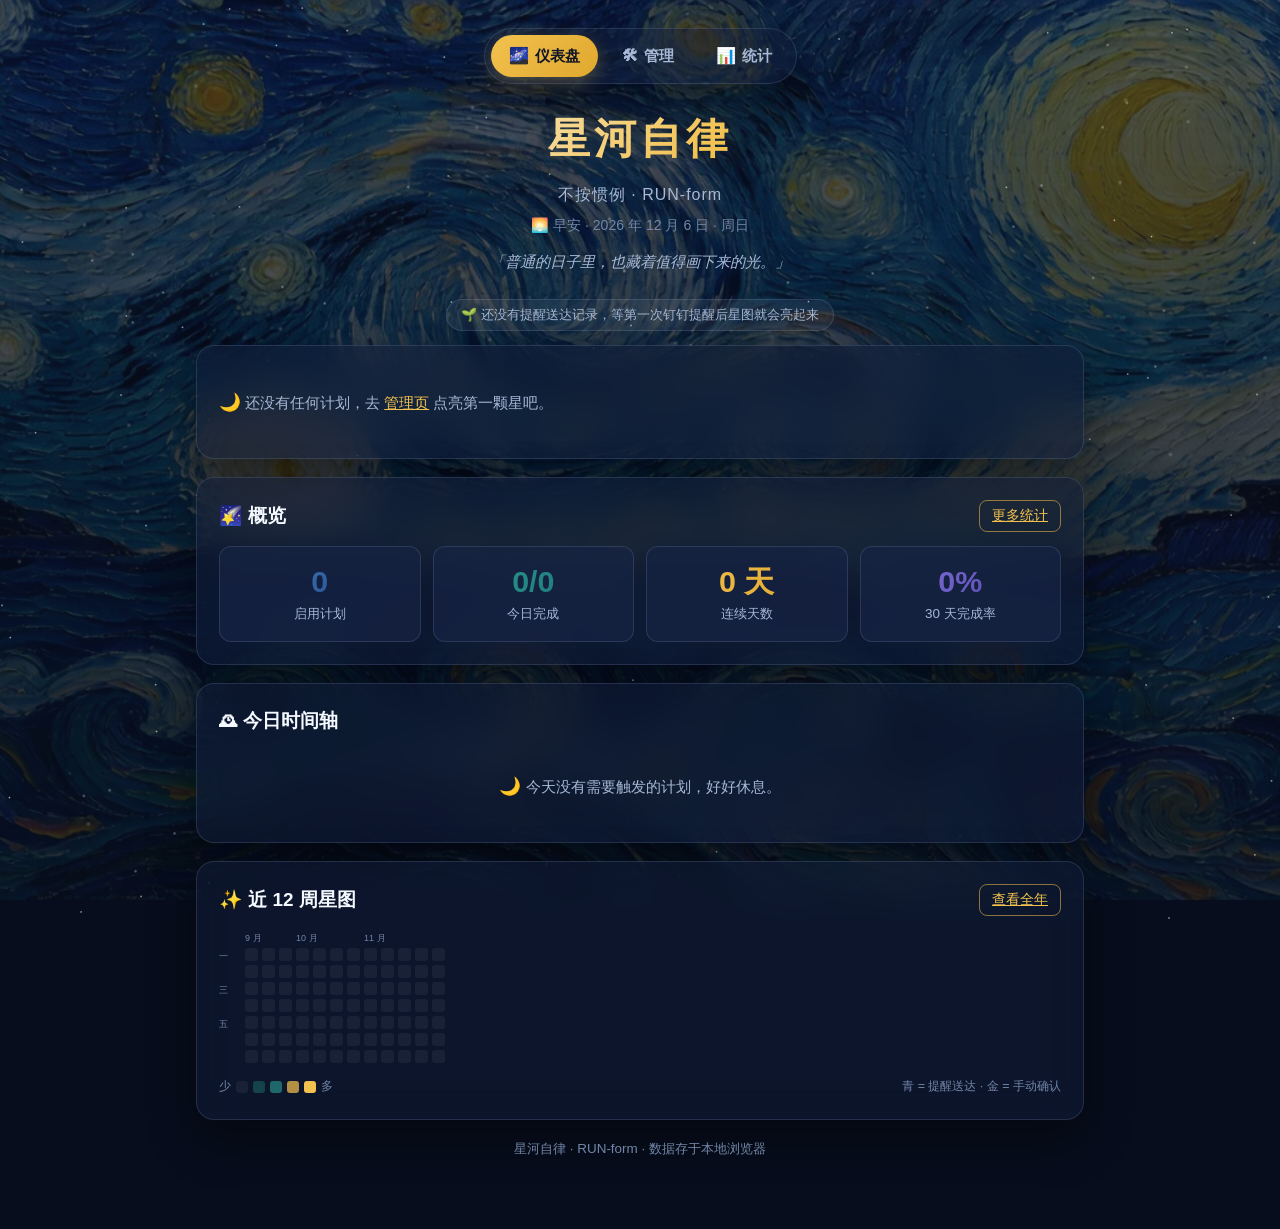
==== index.html @ cc2ba0ed "feat(v3): 星河自律 — 设定即提醒 + 仪表盘/管理/统计三页 + 钉钉每15分钟推送(含跨天修复)" ====
<!DOCTYPE html>
<html lang="zh-CN">
<head>
  <meta charset="UTF-8" />
  <meta name="viewport" content="width=device-width, initial-scale=1.0" />
  <!-- 固定深色主题（Q8）：告诉浏览器表单控件 / 滚动条也走深色 -->
  <meta name="color-scheme" content="dark" />
  <title>星河自律 · RUN-form</title>
  <link rel="stylesheet" href="styles.css" />
</head>
<body>
  <main class="container" id="app-root">
    <!-- 顶部胶囊导航：由 components.js 的 uiNav('home') 注入 -->
    <div id="nav-slot"></div>

    <!-- 页头：主标题 / 副标题 / 时段问候 / 每日一句（Q10 锁定文案） -->
    <header class="hero">
      <h1 class="hero-title">星河自律</h1>
      <p class="hero-subtitle">不按惯例 · RUN-form</p>
      <p class="hero-meta">
        <span id="greeting">🌌 你好</span> · <span id="today-date">—</span>
      </p>
      <p class="hero-quote" id="daily-quote">—</p>
    </header>

    <!-- 提醒数据降级提示（读不到 data/reminder-state.json 时出现） -->
    <div class="chip-wrap" id="chip-wrap" hidden>
      <span class="offline-chip" id="offline-chip"></span>
    </div>

    <!-- 主卡：下一个要做的事 + 今日进度环 -->
    <section class="card next-card theme-gold" id="next-card">
      <div class="next-ring" id="next-ring"><!-- uiRing 注入 --></div>

      <div class="next-body" id="next-body">
        <h2 class="next-name">
          <span class="next-icon" id="next-icon" aria-hidden="true">🌟</span>
          <span id="next-name">—</span>
        </h2>
        <p class="next-desc" id="next-desc" hidden></p>
        <p class="next-meta" id="next-meta">—</p>
        <span class="next-count" id="next-countdown">—</span>
        <div class="next-actions">
          <!-- Q1：「标记完成」保留为二级按钮，可在管理页关闭 -->
          <button type="button" class="btn btn-ghost btn-sm" id="manual-check-btn" hidden>
            标记完成
          </button>
          <a class="btn btn-ghost btn-sm" href="manage.html">管理计划</a>
        </div>
      </div>

      <p class="empty-hint" id="next-empty" hidden>
        <span class="empty-icon" aria-hidden="true">🌙</span>
        还没有任何计划，去 <a href="manage.html">管理页</a> 点亮第一颗星吧。
      </p>
    </section>

    <!-- 关键指标四宫格 -->
    <section class="card">
      <div class="card-head">
        <h2 class="card-title">🌠 概览</h2>
        <a class="mini-btn" href="stats.html">更多统计</a>
      </div>
      <div class="stat-grid">
        <div class="stat-tile theme-blue">
          <span class="stat-value" id="stat-active">0</span>
          <span class="stat-label">启用计划</span>
        </div>
        <div class="stat-tile theme-teal">
          <span class="stat-value" id="stat-today">0</span>
          <span class="stat-label">今日完成</span>
        </div>
        <div class="stat-tile theme-gold">
          <span class="stat-value" id="stat-streak">0</span>
          <span class="stat-label">连续天数</span>
        </div>
        <div class="stat-tile theme-violet">
          <span class="stat-value" id="stat-rate">0%</span>
          <span class="stat-label">30 天完成率</span>
        </div>
      </div>
    </section>

    <!-- 今日时间轴 -->
    <section class="card">
      <h2 class="card-title">🕰 今日时间轴</h2>
      <ul class="timeline" id="timeline"><!-- uiTimelineItem 注入 --></ul>
      <div id="timeline-empty" hidden><!-- uiEmpty 注入 --></div>
    </section>

    <!-- 近 12 周星图 -->
    <section class="card">
      <div class="card-head">
        <h2 class="card-title">✨ 近 12 周星图</h2>
        <a class="mini-btn" href="stats.html">查看全年</a>
      </div>
      <div id="mini-heatmap"><!-- uiHeatmap 注入 --></div>
    </section>

    <footer class="footer">
      <p>星河自律 · RUN-form · 数据存于本地浏览器</p>
    </footer>
  </main>

  <!-- 全局 toast 提示容器 -->
  <div id="toast" class="toast" role="status" aria-live="polite" hidden></div>

  <!-- ⚠️ 加载顺序固定：store.js → components.js → app.js -->
  <script src="store.js"></script>
  <script src="components.js"></script>
  <script src="app.js"></script>
</body>
</html>
---- styles.css ----
/* =====================================================================
   星河自律 · RUN-form v3 —— 深色星空玻璃拟态设计系统
   ---------------------------------------------------------------------
   分层构成（从下到上）：
     z-index -4  底色      #070d1c 深夜蓝黑，兜底防闪白
     z-index -3  梵高油画  assets/bg-vangogh-ocean.webp，fixed + cover
     z-index -2  压暗蒙版  linear-gradient 把油画压成氛围而非主体
     z-index -1  星空 ×3   components.js 注入的 .starfield-1/2/3，视差微闪
     z-index  0  内容      .container 内的玻璃卡片

   动效契约（硬性）：
     - A1–A10 的 animation / transition 全部写在
       @media (prefers-reduced-motion: no-preference) 里；
     - reduce 分支 + html.no-motion（管理页手动开关）统一降级为 0.001ms。

   兼容性：v2 全部类名保留，只换视觉实现，避免遗漏节点变成裸样式。
   ===================================================================== */

:root {
  /* —— 基础色 —— */
  --bg-deep: #070d1c;
  --ink: #eaf1ff;          /* 主文字 */
  --ink-muted: #a7b9d6;    /* 次级文字（对 --glass-bg 约 5.6:1，达 AA） */
  --ink-faint: #7286a8;    /* 三级 / 装饰性文本，不承载信息 */

  /* —— 玻璃卡片 —— */
  --glass-bg: rgba(18, 30, 58, 0.52);
  --glass-bg-2: rgba(24, 38, 70, 0.68);
  --glass-border: rgba(180, 205, 255, 0.14);
  --glass-blur: 18px;
  --glass-shadow: 0 18px 48px rgba(0, 0, 0, 0.42);

  /* —— 主题色（6 套，与 store.js 的 COLOR_THEMES 一一对应）—— */
  --gold-from: #f2c14e;   --gold-to: #e0a82e;   --gold-glow: 242, 193, 78;
  --blue-from: #4a86d8;   --blue-to: #1b3a6b;   --blue-glow: 74, 134, 216;
  --teal-from: #2a9d8f;   --teal-to: #1d6f74;   --teal-glow: 42, 157, 143;
  --violet-from: #8b7ae8; --violet-to: #4b3f9e; --violet-glow: 139, 122, 232;
  --rose-from: #e58ba6;   --rose-to: #a13b5e;   --rose-glow: 229, 139, 166;
  --amber-from: #f0954a;  --amber-to: #b4551a;  --amber-glow: 240, 149, 74;

  /* —— 当前上下文主题（由 .theme-<key> 覆写；组件内一律只用这三个）—— */
  --t-from: var(--gold-from);
  --t-to: var(--gold-to);
  --t-glow: var(--gold-glow);

  /* —— 语义色 —— */
  --danger: #e5484d;
  --danger-hover: #f06a6e;
  --success: #46c78a;
  --primary: var(--blue-from);
  --primary-hover: #6a9fe6;

  /* —— 热力图 5 档 —— */
  --hm-0: rgba(255, 255, 255, 0.055);
  --hm-1: rgba(42, 157, 143, 0.34);
  --hm-2: rgba(42, 157, 143, 0.62);
  --hm-3: rgba(242, 193, 78, 0.72);
  --hm-4: rgba(242, 193, 78, 1);

  /* —— 尺度 —— */
  --radius: 18px;
  --radius-sm: 12px;
  --gap: 18px;
  --maxw: 920px;

  /* v2 变量别名：老代码/老类名仍可能引用，保留避免出现无效值 */
  --card-bg: var(--glass-bg);
  --text-color: var(--ink);
  --muted-color: var(--ink-muted);
  --border: var(--glass-border);
  --shadow: var(--glass-shadow);
}

/* 主题挂载：给任意元素加 class="theme-teal" 即切换 --t-* */
.theme-gold   { --t-from: var(--gold-from);   --t-to: var(--gold-to);   --t-glow: var(--gold-glow); }
.theme-blue   { --t-from: var(--blue-from);   --t-to: var(--blue-to);   --t-glow: var(--blue-glow); }
.theme-teal   { --t-from: var(--teal-from);   --t-to: var(--teal-to);   --t-glow: var(--teal-glow); }
.theme-violet { --t-from: var(--violet-from); --t-to: var(--violet-to); --t-glow: var(--violet-glow); }
.theme-rose   { --t-from: var(--rose-from);   --t-to: var(--rose-to);   --t-glow: var(--rose-glow); }
.theme-amber  { --t-from: var(--amber-from);  --t-to: var(--amber-to);  --t-glow: var(--amber-glow); }

* {
  box-sizing: border-box;
}

/* hidden 属性优先级兜底：.btn / .offline-chip 等设了 display 的类
   会盖掉浏览器默认的 [hidden]{display:none}，这里统一强制生效，
   保证页面脚本里所有 el.hidden = true 都真的隐藏。 */
[hidden] {
  display: none !important;
}

html,
body {
  margin: 0;
  padding: 0;
}

/* ---- 层 -4 / -3：底色 + 梵高油画 ---- */
body {
  position: relative;
  min-height: 100vh;
  font-family: -apple-system, BlinkMacSystemFont, "Segoe UI", "PingFang SC",
    "Microsoft YaHei", sans-serif;
  color: var(--ink);
  line-height: 1.6;
  background-color: var(--bg-deep);
  background-image: url("assets/bg-vangogh-ocean.webp");
  background-attachment: fixed;
  background-size: cover;
  background-position: center;
  background-repeat: no-repeat;
  overflow-x: hidden;
}

/* ---- 层 -2：压暗蒙版，把油画压成氛围而非主体 ---- */
body::before {
  content: "";
  position: fixed;
  inset: 0;
  background: linear-gradient(
    180deg,
    rgba(7, 13, 28, 0.72),
    rgba(7, 13, 28, 0.88)
  );
  z-index: -2;
  pointer-events: none;
}

/* 高亮环境（浅色系统主题）下略降蒙版浓度并提亮文字，保证强光下依然清晰 */
@media (prefers-color-scheme: light) {
  body::before {
    background: linear-gradient(
      180deg,
      rgba(7, 13, 28, 0.66),
      rgba(7, 13, 28, 0.84)
    );
  }
  :root {
    --ink: #f4f8ff;
  }
}

/* ---- 层 -1：星空 ×3（由 components.js 的 uiStarfield 注入）---- */
.starfield {
  position: fixed;
  inset: -5%;
  z-index: -1;
  pointer-events: none;
  background-repeat: no-repeat;
  opacity: 0.7;
}
.starfield-1 { opacity: 0.75; }
.starfield-2 { opacity: 0.55; }
.starfield-3 { opacity: 0.4; }

/* ---- 布局容器 ---- */
.container {
  position: relative;
  z-index: 0;
  max-width: var(--maxw);
  margin: 0 auto;
  padding: 28px 16px 56px;
}

/* ---- 顶部导航（胶囊） ---- */
.nav {
  display: flex;
  gap: 6px;
  padding: 6px;
  margin: 0 auto 22px;
  width: fit-content;
  background: var(--glass-bg);
  border: 1px solid var(--glass-border);
  border-radius: 999px;
  backdrop-filter: blur(var(--glass-blur));
  -webkit-backdrop-filter: blur(var(--glass-blur));
  box-shadow: var(--glass-shadow);
}
.nav-item {
  display: inline-flex;
  align-items: center;
  gap: 6px;
  padding: 8px 18px;
  border-radius: 999px;
  color: var(--ink-muted);
  text-decoration: none;
  font-size: 0.94rem;
  font-weight: 600;
  white-space: nowrap;
}
.nav-item:hover {
  color: var(--ink);
  background: rgba(255, 255, 255, 0.06);
}
.nav-item.is-active {
  color: #0d1526;
  background: linear-gradient(135deg, var(--gold-from), var(--gold-to));
  box-shadow: 0 6px 18px rgba(var(--gold-glow), 0.28);
}
.nav-icon { font-size: 1rem; }

/* ---- 页头 ---- */
.hero {
  text-align: center;
  margin-bottom: 24px;
}
.hero-title {
  font-size: 2.6rem;
  margin: 0;
  letter-spacing: 4px;
  font-weight: 700;
  background: linear-gradient(135deg, #ffffff 10%, var(--gold-from) 60%, var(--teal-from) 100%);
  -webkit-background-clip: text;
  background-clip: text;
  color: transparent;
  text-shadow: 0 0 32px rgba(242, 193, 78, 0.16);
}
.hero-subtitle {
  margin: 10px 0 0;
  color: var(--ink-muted);
  font-size: 1rem;
  letter-spacing: 1px;
}
.hero-small .hero-title {
  font-size: 2rem;
}
.hero-quote {
  margin: 14px auto 0;
  max-width: 620px;
  color: var(--ink-muted);
  font-size: 0.95rem;
  font-style: italic;
}
.hero-meta {
  margin: 6px 0 0;
  color: var(--ink-faint);
  font-size: 0.88rem;
}

/* ---- 玻璃卡片（v2 .card 保留） ---- */
.card,
.glass {
  position: relative;
  background: var(--glass-bg);
  border: 1px solid var(--glass-border);
  border-radius: var(--radius);
  box-shadow: var(--glass-shadow);
  padding: 22px;
  margin-bottom: var(--gap);
  backdrop-filter: blur(var(--glass-blur));
  -webkit-backdrop-filter: blur(var(--glass-blur));
}
.card-title {
  margin: 0 0 16px;
  font-size: 1.18rem;
  font-weight: 700;
  color: var(--ink);
  display: flex;
  align-items: center;
  gap: 8px;
}
.card-subtitle {
  margin: 18px 0 10px;
  font-size: 1rem;
  color: var(--ink-muted);
}
.card-head {
  display: flex;
  align-items: center;
  justify-content: space-between;
  gap: 12px;
  flex-wrap: wrap;
  margin-bottom: 14px;
}
.card-head .card-title {
  margin: 0;
}

/* ---- 表单控件 ---- */
.field-label {
  display: block;
  margin-bottom: 8px;
  font-weight: 600;
  color: var(--ink-muted);
  font-size: 0.92rem;
}
.field-label-gap {
  margin-top: 16px;
}
.textarea,
.input,
select.input {
  width: 100%;
  padding: 11px 14px;
  border: 1px solid var(--glass-border);
  border-radius: var(--radius-sm);
  font-size: 1rem;
  font-family: inherit;
  color: var(--ink);
  background: rgba(9, 16, 33, 0.66);
  resize: vertical;
}
.input::placeholder,
.textarea::placeholder {
  color: var(--ink-faint);
}
.textarea:focus,
.input:focus,
select.input:focus {
  outline: none;
  border-color: var(--t-from);
  box-shadow: 0 0 0 3px rgba(var(--t-glow), 0.22);
}
select.input option {
  background: #0d1830;
  color: var(--ink);
}
.input-emoji {
  max-width: 120px;
  font-size: 1.3rem;
  text-align: center;
}
/* 卡片标题行里的紧凑下拉框（统计页筛选器用） */
.input-inline {
  width: auto;
  min-width: 148px;
  padding: 7px 12px;
  font-size: 0.88rem;
}
.field-row {
  display: grid;
  grid-template-columns: repeat(auto-fit, minmax(180px, 1fr));
  gap: 14px;
}

/* ---- 按钮 ---- */
.btn {
  display: inline-block;
  border: none;
  border-radius: var(--radius-sm);
  padding: 11px 22px;
  font-size: 1rem;
  font-weight: 600;
  cursor: pointer;
  font-family: inherit;
}
.btn:disabled {
  opacity: 0.5;
  cursor: not-allowed;
}
a.btn {
  text-decoration: none;
  line-height: 1.4;
}
.btn-primary {
  background: linear-gradient(135deg, var(--blue-from), var(--blue-to));
  color: #fff;
}
.btn-primary:hover {
  filter: brightness(1.12);
}
.btn-danger {
  background: linear-gradient(135deg, #9b2226, #6a040f);
  color: #fff;
}
.btn-danger:hover {
  filter: brightness(1.15);
}

/* 梵高星空海洋配色按钮（v2 类名全部保留） */
.btn-vg-gold {
  background: linear-gradient(135deg, var(--gold-from), var(--gold-to));
  color: #1b2a4a;
  box-shadow: 0 8px 22px rgba(var(--gold-glow), 0.24);
}
.btn-vg-gold:hover {
  background: linear-gradient(135deg, #e6b23e, #cf9a26);
}
.btn-vg-blue {
  background: linear-gradient(135deg, #2a5d9c, #1b3a6b);
  color: #fff;
  box-shadow: 0 8px 22px rgba(var(--blue-glow), 0.22);
}
.btn-vg-blue:hover {
  background: linear-gradient(135deg, #356fb5, #22497f);
}
.btn-vg-teal {
  background: linear-gradient(135deg, var(--teal-from), var(--teal-to));
  color: #fff;
  box-shadow: 0 8px 22px rgba(var(--teal-glow), 0.22);
}
.btn-vg-teal:hover {
  background: linear-gradient(135deg, #33b3a3, #227e84);
}
.btn-vg-danger {
  background: linear-gradient(135deg, #9b2226, #6a040f);
  color: #fff;
}
.btn-vg-danger:hover {
  background: linear-gradient(135deg, #b32a2f, #7f1418);
}
.btn-ghost {
  background: transparent;
  border: 1px solid var(--glass-border);
  color: var(--ink-muted);
}
.btn-ghost:hover {
  color: var(--ink);
  border-color: var(--t-from);
}
.btn-sm {
  padding: 7px 14px;
  font-size: 0.88rem;
}
.checkin-form .btn,
.sync-form .btn,
.plan-form .btn {
  margin-top: 14px;
}

/* ---- 小尺寸操作按钮 ---- */
.mini-btn {
  background: transparent;
  border: 1px solid rgba(var(--t-glow), 0.55);
  color: var(--t-from);
  border-radius: 8px;
  padding: 4px 12px;
  cursor: pointer;
  font-size: 0.85rem;
  font-family: inherit;
}
.mini-btn:hover {
  background: rgba(var(--t-glow), 0.16);
}
.delete-btn {
  background: transparent;
  border: 1px solid rgba(229, 72, 77, 0.55);
  color: var(--danger-hover);
  border-radius: 8px;
  padding: 4px 12px;
  cursor: pointer;
  font-size: 0.85rem;
  font-family: inherit;
}
.delete-btn:hover {
  background: rgba(229, 72, 77, 0.18);
}

/* ---- 复选框行 / 表单操作区 ---- */
.checkbox-row {
  display: flex;
  align-items: center;
  gap: 8px;
  margin-top: 14px;
  font-weight: 600;
  color: var(--ink-muted);
  cursor: pointer;
}
.checkbox-row input[type="checkbox"] {
  width: 16px;
  height: 16px;
  accent-color: var(--t-from);
  cursor: pointer;
}
.checkbox-inline {
  margin-top: 0;
  font-weight: 400;
  font-size: 0.88rem;
}
.form-actions {
  display: flex;
  align-items: center;
  gap: 14px;
  margin-top: 18px;
  flex-wrap: wrap;
}
.link-cancel {
  color: var(--ink-muted);
  font-size: 0.9rem;
}

/* ---- 分隔线 ---- */
.divider {
  height: 1px;
  background: var(--glass-border);
  border: 0;
  margin: 18px 0;
}

/* ---- v2 计划 / 记录行（保留） ---- */
.plan-row,
#plan-list .plan-item {
  display: flex;
  justify-content: space-between;
  align-items: center;
  gap: 12px;
  padding: 12px 0;
  border-bottom: 1px solid var(--glass-border);
}
.plan-row:last-child,
#plan-list .plan-item:last-child {
  border-bottom: 0;
}
.plan-meta {
  color: var(--ink-muted);
  font-size: 0.86rem;
  margin: 6px 0 0;
}
.plan-info {
  min-width: 0;
  word-break: break-word;
}
.plan-actions {
  display: flex;
  align-items: center;
  gap: 10px;
  flex-shrink: 0;
  flex-wrap: wrap;
}

/* ---- 关键指标四宫格 ---- */
.stat-grid {
  display: grid;
  grid-template-columns: repeat(auto-fit, minmax(150px, 1fr));
  gap: 12px;
}
.stat-tile {
  background: var(--glass-bg-2);
  border: 1px solid var(--glass-border);
  border-radius: var(--radius-sm);
  padding: 16px 14px;
  text-align: center;
}
.stat-value {
  display: block;
  font-size: 1.9rem;
  font-weight: 700;
  line-height: 1.2;
  background: linear-gradient(135deg, var(--t-from), var(--t-to));
  -webkit-background-clip: text;
  background-clip: text;
  color: transparent;
}
.stat-label {
  display: block;
  margin-top: 4px;
  font-size: 0.84rem;
  color: var(--ink-muted);
}

/* ---- 下一次提醒主卡 ---- */
.next-card {
  display: flex;
  align-items: center;
  gap: 22px;
  flex-wrap: wrap;
}
.next-ring {
  flex-shrink: 0;
}
.next-body {
  flex: 1 1 220px;
  min-width: 0;
}
.next-name {
  margin: 0;
  font-size: 1.5rem;
  font-weight: 700;
  display: flex;
  align-items: center;
  gap: 10px;
  word-break: break-word;
}
.next-icon {
  font-size: 1.6rem;
}
.next-desc {
  margin: 6px 0 0;
  color: var(--ink-muted);
  font-size: 0.95rem;
}
.next-meta {
  margin: 10px 0 0;
  color: var(--ink-faint);
  font-size: 0.9rem;
}
.next-count {
  display: inline-block;
  margin-top: 12px;
  padding: 5px 14px;
  border-radius: 999px;
  font-size: 0.92rem;
  font-weight: 600;
  color: var(--t-from);
  background: rgba(var(--t-glow), 0.14);
  border: 1px solid rgba(var(--t-glow), 0.32);
}
.next-actions {
  margin-top: 14px;
  display: flex;
  gap: 10px;
  flex-wrap: wrap;
}

/* ---- 今日时间轴 ---- */
.timeline {
  list-style: none;
  margin: 0;
  padding: 0;
}
.tl-item {
  display: grid;
  grid-template-columns: 54px 18px 1fr auto;
  align-items: center;
  gap: 10px;
  padding: 12px 6px;
  border-bottom: 1px solid var(--glass-border);
}
.tl-item:last-child {
  border-bottom: 0;
}
.tl-time {
  font-variant-numeric: tabular-nums;
  color: var(--ink-muted);
  font-size: 0.92rem;
  font-weight: 600;
}
.tl-dot {
  width: 12px;
  height: 12px;
  border-radius: 50%;
  border: 2px solid rgba(var(--t-glow), 0.7);
  background: transparent;
  justify-self: center;
}
.tl-item.is-done .tl-dot {
  background: linear-gradient(135deg, var(--t-from), var(--t-to));
  border-color: transparent;
}
.tl-item.is-passed .tl-time,
.tl-item.is-passed .tl-name {
  opacity: 0.72;
}
.tl-body {
  min-width: 0;
}
.tl-name {
  display: flex;
  align-items: center;
  gap: 7px;
  font-weight: 600;
  word-break: break-word;
}
.tl-icon {
  font-size: 1.05rem;
}
.tl-desc {
  display: block;
  color: var(--ink-faint);
  font-size: 0.84rem;
}
.tl-status {
  font-size: 0.84rem;
  color: var(--ink-muted);
  white-space: nowrap;
}
.tl-item.is-done .tl-status {
  color: var(--success);
}
.tl-item.is-now .tl-status {
  color: var(--t-from);
  font-weight: 600;
}

/* ---- 热力图 ---- */
.heatmap {
  width: 100%;
  overflow-x: auto;
}
.heatmap svg {
  display: block;
  min-width: 320px;
}
.hm-cell {
  fill: var(--hm-0);
  transform-box: fill-box;
  transform-origin: center;
}
.hm-l0 { fill: var(--hm-0); }
.hm-l1 { fill: var(--hm-1); }
.hm-l2 { fill: var(--hm-2); }
.hm-l3 { fill: var(--hm-3); }
.hm-l4 { fill: var(--hm-4); }
.hm-cell--manual {
  stroke: var(--gold-from);
  stroke-width: 1;
}
.hm-axis {
  fill: var(--ink-faint);
  font-size: 9px;
}
.hm-legend {
  display: flex;
  align-items: center;
  gap: 5px;
  margin-top: 10px;
  flex-wrap: wrap;
}
.hm-legend-text,
.hm-legend-note {
  font-size: 0.78rem;
  color: var(--ink-faint);
}
.hm-legend-note {
  margin-left: auto;
}
.hm-swatch {
  display: inline-block;
  width: 12px;
  height: 12px;
  border-radius: 3px;
  background: var(--hm-0);
}
.hm-swatch.hm-l0 { background: var(--hm-0); }
.hm-swatch.hm-l1 { background: var(--hm-1); }
.hm-swatch.hm-l2 { background: var(--hm-2); }
.hm-swatch.hm-l3 { background: var(--hm-3); }
.hm-swatch.hm-l4 { background: var(--hm-4); }

/* ---- 进度环 ---- */
.ring {
  position: relative;
  display: inline-block;
}
.ring-track {
  stroke: rgba(255, 255, 255, 0.09);
}
.ring-label {
  position: absolute;
  inset: 0;
  display: flex;
  flex-direction: column;
  align-items: center;
  justify-content: center;
  text-align: center;
  pointer-events: none;
}
.ring-label-main {
  font-size: 1.05rem;
  font-weight: 700;
  color: var(--ink);
  font-variant-numeric: tabular-nums;
}
.ring-label-sub {
  font-size: 0.72rem;
  color: var(--ink-faint);
}

/* ---- 折线图 ---- */
.spark {
  width: 100%;
}
.spark svg {
  display: block;
  width: 100%;
}
.spark-dot {
  fill: var(--t-from);
  opacity: 0.85;
}
.spark-axis {
  display: flex;
  justify-content: space-between;
  margin-top: 6px;
  font-size: 0.78rem;
  color: var(--ink-faint);
}

/* ---- 计划卡片网格 ---- */
.plan-grid {
  display: grid;
  grid-template-columns: repeat(auto-fill, minmax(260px, 1fr));
  gap: 14px;
}
.plan-card {
  display: flex;
  flex-direction: column;
  background: var(--glass-bg-2);
  border: 1px solid var(--glass-border);
  border-radius: var(--radius-sm);
  overflow: hidden;
}
.plan-card.is-off {
  opacity: 0.55;
}
.plan-card-head {
  display: flex;
  align-items: center;
  justify-content: space-between;
  gap: 10px;
  padding: 12px 14px;
  background: linear-gradient(135deg, var(--t-from), var(--t-to));
}
.plan-icon {
  font-size: 1.5rem;
  line-height: 1;
}
.freq-badge {
  font-size: 0.78rem;
  font-weight: 700;
  color: #0d1526;
  background: rgba(255, 255, 255, 0.6);
  border-radius: 999px;
  padding: 2px 10px;
  white-space: nowrap;
}
.plan-card-body {
  flex: 1;
  padding: 14px;
}
.plan-card-title {
  margin: 0;
  font-size: 1.08rem;
  font-weight: 700;
  word-break: break-word;
}
.plan-card-desc {
  margin: 6px 0 0;
  color: var(--ink-muted);
  font-size: 0.88rem;
  word-break: break-word;
}
.streak-badge {
  display: inline-block;
  margin-top: 10px;
  padding: 3px 10px;
  border-radius: 999px;
  font-size: 0.78rem;
  color: var(--t-from);
  background: rgba(var(--t-glow), 0.14);
  border: 1px solid rgba(var(--t-glow), 0.3);
}
.plan-card .plan-actions {
  padding: 10px 14px 14px;
  border-top: 1px solid var(--glass-border);
  justify-content: space-between;
}

/* ---- 图标 / 配色选择器 ---- */
.icon-picker {
  display: grid;
  grid-template-columns: repeat(8, 1fr);
  gap: 6px;
}
.icon-cell {
  aspect-ratio: 1 / 1;
  min-height: 36px;
  display: flex;
  align-items: center;
  justify-content: center;
  font-size: 1.2rem;
  background: rgba(9, 16, 33, 0.6);
  border: 1px solid var(--glass-border);
  border-radius: 10px;
  cursor: pointer;
  padding: 0;
}
.icon-cell:hover {
  border-color: var(--t-from);
}
.icon-cell.is-active {
  border-color: var(--t-from);
  background: rgba(var(--t-glow), 0.2);
  box-shadow: 0 0 0 2px rgba(var(--t-glow), 0.28);
}
.icon-custom {
  margin-top: 6px;
}
.theme-picker {
  display: flex;
  gap: 10px;
  flex-wrap: wrap;
}
.swatch {
  display: flex;
  flex-direction: column;
  align-items: center;
  gap: 5px;
  padding: 8px 10px;
  background: rgba(9, 16, 33, 0.6);
  border: 1px solid var(--glass-border);
  border-radius: var(--radius-sm);
  cursor: pointer;
  font-family: inherit;
}
.swatch-dot {
  width: 26px;
  height: 26px;
  border-radius: 50%;
  background: linear-gradient(135deg, var(--t-from), var(--t-to));
  box-shadow: 0 0 12px rgba(var(--t-glow), 0.5);
}
.swatch-name {
  font-size: 0.74rem;
  color: var(--ink-muted);
}
.swatch.is-active {
  border-color: var(--t-from);
  box-shadow: 0 0 0 2px rgba(var(--t-glow), 0.35);
}
.swatch.is-active .swatch-name {
  color: var(--ink);
}

/* ---- 徽章 ---- */
.badge-grid {
  display: grid;
  grid-template-columns: repeat(auto-fill, minmax(110px, 1fr));
  gap: 12px;
}
.badge {
  display: flex;
  flex-direction: column;
  align-items: center;
  gap: 4px;
  padding: 16px 8px;
  background: var(--glass-bg-2);
  border: 1px solid var(--glass-border);
  border-radius: var(--radius-sm);
  text-align: center;
}
.badge-icon {
  font-size: 1.9rem;
  line-height: 1;
}
.badge-name {
  font-weight: 700;
  font-size: 0.92rem;
}
.badge-progress {
  font-size: 0.76rem;
  color: var(--ink-faint);
  font-variant-numeric: tabular-nums;
}
.badge.is-locked {
  filter: grayscale(1) opacity(0.35);
}

/* ---- 完成率列表 / 频率分布 ---- */
.rate-list {
  display: grid;
  grid-template-columns: repeat(auto-fill, minmax(240px, 1fr));
  gap: 14px;
}
.rate-item {
  display: flex;
  align-items: center;
  gap: 14px;
  padding: 14px;
  background: var(--glass-bg-2);
  border: 1px solid var(--glass-border);
  border-radius: var(--radius-sm);
}
.rate-body {
  min-width: 0;
}
.rate-name {
  margin: 0;
  font-weight: 700;
  font-size: 1rem;
  word-break: break-word;
}
.rate-bar {
  height: 8px;
  margin-top: 8px;
  border-radius: 999px;
  background: rgba(255, 255, 255, 0.08);
  overflow: hidden;
}
.rate-bar-fill {
  display: block;
  height: 100%;
  border-radius: 999px;
  background: linear-gradient(90deg, var(--t-from), var(--t-to));
}
.freq-dist {
  display: flex;
  height: 26px;
  border-radius: 999px;
  overflow: hidden;
  background: rgba(255, 255, 255, 0.06);
}
.freq-seg {
  display: flex;
  align-items: center;
  justify-content: center;
  font-size: 0.76rem;
  font-weight: 700;
  color: #0d1526;
  background: linear-gradient(135deg, var(--t-from), var(--t-to));
  white-space: nowrap;
  overflow: hidden;
}
.freq-legend {
  display: flex;
  gap: 16px;
  margin-top: 10px;
  flex-wrap: wrap;
  font-size: 0.82rem;
  color: var(--ink-muted);
}
.freq-legend span::before {
  content: "";
  display: inline-block;
  width: 10px;
  height: 10px;
  border-radius: 3px;
  margin-right: 6px;
  background: linear-gradient(135deg, var(--t-from), var(--t-to));
}

/* ---- 设置区（v2 保留） ---- */
.setting-row {
  display: flex;
  justify-content: space-between;
  align-items: center;
  gap: 12px;
}
.setting-label {
  font-weight: 600;
}
.setting-value {
  color: var(--t-from);
  font-weight: 600;
}
.setting-note {
  color: var(--ink-muted);
  font-size: 0.88rem;
  margin: 10px 0 0;
}
.setting-note code {
  background: rgba(255, 255, 255, 0.08);
  padding: 1px 6px;
  border-radius: 4px;
  font-size: 0.84rem;
}
.notice-warn {
  margin: 0 0 14px;
  padding: 10px 14px;
  border-radius: var(--radius-sm);
  background: rgba(242, 193, 78, 0.13);
  border: 1px solid rgba(242, 193, 78, 0.4);
  color: #f6d489;
  font-size: 0.88rem;
}
.sync-form {
  display: flex;
  flex-direction: column;
}

/* ---- 台账表格（v2 保留） ---- */
.table-wrap {
  overflow-x: auto;
}
.ledger-table {
  width: 100%;
  border-collapse: collapse;
  font-size: 0.92rem;
}
.ledger-table th,
.ledger-table td {
  padding: 10px 12px;
  text-align: left;
  border-bottom: 1px solid var(--glass-border);
  vertical-align: top;
}
.ledger-table th {
  color: var(--ink-muted);
  font-weight: 600;
}
.ledger-table td.content-cell {
  white-space: pre-wrap;
  word-break: break-word;
  max-width: 280px;
}
.source-tag {
  display: inline-block;
  padding: 1px 8px;
  border-radius: 999px;
  font-size: 0.74rem;
  border: 1px solid var(--glass-border);
  color: var(--ink-muted);
}
.source-tag.is-manual {
  color: var(--gold-from);
  border-color: rgba(242, 193, 78, 0.4);
}
details.collapsible > summary {
  cursor: pointer;
  font-weight: 700;
  font-size: 1.05rem;
  list-style: none;
  padding: 4px 0;
}
details.collapsible > summary::-webkit-details-marker {
  display: none;
}
details.collapsible > summary::before {
  content: "▸ ";
  color: var(--ink-faint);
}
details.collapsible[open] > summary::before {
  content: "▾ ";
}

/* ---- 空状态 ---- */
.empty-hint {
  color: var(--ink-muted);
  text-align: center;
  padding: 20px 0;
  margin: 0;
  font-size: 0.92rem;
}
.empty-hint a {
  color: var(--t-from);
}
.empty-icon {
  font-size: 1.1rem;
}

/* ---- 离线 / 降级提示胶囊 ---- */
.offline-chip {
  display: inline-block;
  margin: 0 auto 14px;
  padding: 5px 14px;
  border-radius: 999px;
  font-size: 0.8rem;
  color: var(--ink-muted);
  background: rgba(255, 255, 255, 0.06);
  border: 1px solid var(--glass-border);
}
.chip-wrap {
  text-align: center;
}

/* ---- tooltip 浮层 ---- */
.tip {
  position: fixed;
  z-index: 90;
  max-width: 260px;
  padding: 6px 10px;
  border-radius: 8px;
  font-size: 0.8rem;
  line-height: 1.4;
  color: var(--ink);
  background: rgba(9, 16, 33, 0.96);
  border: 1px solid var(--glass-border);
  box-shadow: 0 8px 24px rgba(0, 0, 0, 0.5);
  pointer-events: none;
}

/* ---- toast 提示（v2 保留） ---- */
.toast {
  position: fixed;
  bottom: 24px;
  left: 50%;
  transform: translateX(-50%);
  background: rgba(13, 21, 38, 0.96);
  border: 1px solid var(--glass-border);
  color: var(--ink);
  padding: 12px 20px;
  border-radius: var(--radius-sm);
  font-size: 0.94rem;
  box-shadow: var(--glass-shadow);
  z-index: 100;
  max-width: 90vw;
  text-align: center;
}
.toast.toast-success {
  border-color: rgba(70, 199, 138, 0.55);
  color: #b8f0d4;
}
.toast.toast-error {
  border-color: rgba(229, 72, 77, 0.6);
  color: #ffc3c5;
}

/* ---- 页脚 ---- */
.footer {
  text-align: center;
  color: var(--ink-faint);
  font-size: 0.84rem;
  margin-top: 10px;
}
.footer .btn {
  margin-bottom: 12px;
}
.footer a {
  color: var(--ink-muted);
}

/* ---- 进场 stagger 的基态：默认可见（reduce 模式直接生效） ---- */
.reveal {
  opacity: 1;
}

/* =====================================================================
   动效 A1–A11 —— 全部包在 prefers-reduced-motion: no-preference 内
   ===================================================================== */
@media (prefers-reduced-motion: no-preference) {
  /* A1 星点微闪 */
  @keyframes twinkle {
    0%, 100% { opacity: 0.3; }
    50% { opacity: 0.85; }
  }
  /* A2 星云漂移 */
  @keyframes drift {
    from { transform: translate3d(0, 0, 0); }
    to { transform: translate3d(-1.5%, 1%, 0); }
  }
  .starfield-1 {
    animation: twinkle 6s ease-in-out infinite;
  }
  .starfield-2 {
    animation: twinkle 9s ease-in-out infinite,
      drift 90s ease-in-out infinite alternate;
  }
  .starfield-3 {
    animation: twinkle 13s ease-in-out infinite,
      drift 120s ease-in-out infinite alternate;
  }

  /* A3 卡片悬浮 */
  .card,
  .plan-card,
  .stat-tile {
    transition: transform 180ms ease-out, box-shadow 180ms ease-out,
      border-color 180ms ease-out;
  }
  .card:hover,
  .plan-card:hover,
  .stat-tile:hover {
    transform: translateY(-4px);
    box-shadow: 0 24px 60px rgba(0, 0, 0, 0.5);
    border-color: rgba(var(--t-glow), 0.45);
  }

  /* A4 进度环填充 */
  .ring-fill {
    transition: stroke-dashoffset 900ms cubic-bezier(0.22, 1, 0.36, 1);
  }

  /* A6 进场 stagger（A5 数字滚动由 uiCountUp 用 rAF 实现） */
  @keyframes reveal-in {
    from { opacity: 0; transform: translateY(12px); }
    to { opacity: 1; transform: translateY(0); }
  }
  .reveal {
    opacity: 0;
  }
  .reveal.is-shown {
    animation: reveal-in 420ms cubic-bezier(0.22, 1, 0.36, 1) both;
  }

  /* A7 当前项脉冲 */
  @keyframes halo {
    0% { box-shadow: 0 0 0 0 rgba(var(--t-glow), 0.55); }
    100% { box-shadow: 0 0 0 12px rgba(var(--t-glow), 0); }
  }
  .tl-item.is-now .tl-dot {
    background: linear-gradient(135deg, var(--t-from), var(--t-to));
    border-color: transparent;
    animation: halo 2s ease-out infinite;
  }

  /* A8 热力格悬停 */
  .hm-cell {
    transition: transform 120ms ease-out, stroke 120ms ease-out;
  }
  .hm-cell:hover {
    transform: scale(1.35);
    stroke: rgba(255, 255, 255, 0.75);
    stroke-width: 1;
  }

  /* A9 toast 滑入 */
  @keyframes toast-in {
    from { opacity: 0; transform: translate(-50%, 16px); }
    to { opacity: 1; transform: translate(-50%, 0); }
  }
  .toast {
    animation: toast-in 240ms ease-out;
  }

  /* A10 主题色块选中 */
  .swatch {
    transition: transform 160ms ease-out, box-shadow 160ms ease-out,
      border-color 160ms ease-out;
  }
  .swatch.is-active {
    transform: scale(1.12);
  }
  .icon-cell {
    transition: transform 120ms ease-out, border-color 120ms ease-out,
      background 120ms ease-out;
  }
  .icon-cell.is-active {
    transform: scale(1.08);
  }

  /* A11 按钮按下（沿用 v2） */
  .btn,
  .mini-btn,
  .delete-btn,
  .nav-item {
    transition: background 150ms ease, filter 150ms ease, color 150ms ease,
      transform 50ms ease;
  }
  .btn:active,
  .mini-btn:active,
  .delete-btn:active {
    transform: translateY(1px);
  }
}

/* =====================================================================
   reduced-motion 降级：系统偏好
   ===================================================================== */
@media (prefers-reduced-motion: reduce) {
  *,
  *::before,
  *::after {
    animation-duration: 0.001ms !important;
    animation-iteration-count: 1 !important;
    transition-duration: 0.001ms !important;
    scroll-behavior: auto !important;
  }
  .starfield {
    opacity: 0.5;
  }
  .ring-fill {
    transition: none !important;
  }
  .reveal {
    opacity: 1 !important;
    transform: none !important;
  }
}

/* =====================================================================
   reduced-motion 降级：管理页手动开关（<html class="no-motion">）
   与上面的 reduce 分支效果完全等价
   ===================================================================== */
html.no-motion *,
html.no-motion *::before,
html.no-motion *::after {
  animation-duration: 0.001ms !important;
  animation-iteration-count: 1 !important;
  transition-duration: 0.001ms !important;
  scroll-behavior: auto !important;
}
html.no-motion .starfield {
  opacity: 0.5;
}
html.no-motion .ring-fill {
  transition: none !important;
}
html.no-motion .reveal {
  opacity: 1 !important;
  transform: none !important;
}

/* =====================================================================
   响应式
   ===================================================================== */
@media (max-width: 640px) {
  .hero-title {
    font-size: 2rem;
    letter-spacing: 2px;
  }
  .hero-small .hero-title {
    font-size: 1.7rem;
  }
  .card,
  .glass {
    padding: 18px;
  }
  .container {
    padding: 20px 12px 44px;
  }
  .nav-item {
    padding: 8px 13px;
    font-size: 0.88rem;
  }
  .next-card {
    gap: 16px;
  }
  .next-name {
    font-size: 1.25rem;
  }
  .stat-value {
    font-size: 1.6rem;
  }
  .icon-picker {
    grid-template-columns: repeat(6, 1fr);
  }
  .tl-item {
    grid-template-columns: 48px 16px 1fr;
    row-gap: 4px;
  }
  .tl-status {
    grid-column: 3 / 4;
    justify-self: start;
  }
  /* 计划行在窄屏换行，避免操作按钮被挤出屏幕 */
  .plan-row,
  #plan-list .plan-item {
    flex-wrap: wrap;
    align-items: flex-start;
  }
  .plan-row .plan-actions {
    width: 100%;
    justify-content: flex-end;
  }
}
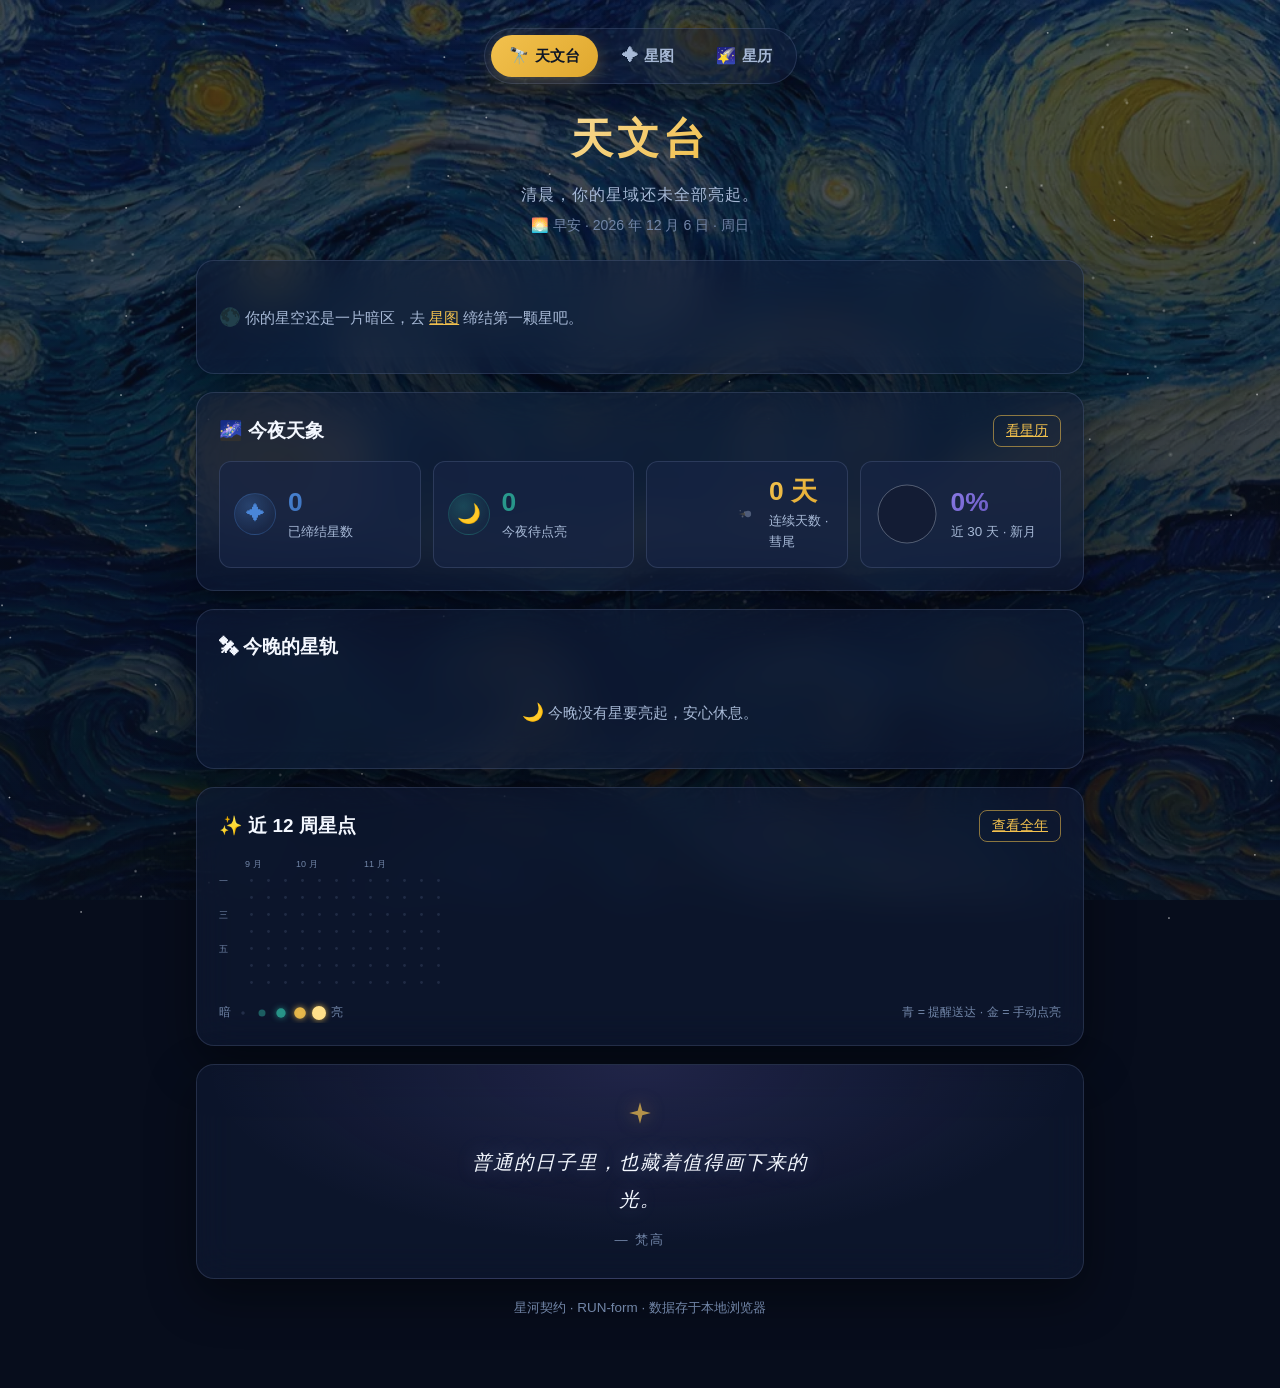
==== commit e3480ffc: "feat(v4): 星河契约 — 管理页星空编辑器+设置抽屉，观星台/星历情感化升级" ====
--- a/index.html
+++ b/index.html
@@ -3,9 +3,9 @@
 <head>
   <meta charset="UTF-8" />
   <meta name="viewport" content="width=device-width, initial-scale=1.0" />
-  <!-- 固定深色主题（Q8）：告诉浏览器表单控件 / 滚动条也走深色 -->
+  <!-- 固定深色主题：告诉浏览器表单控件 / 滚动条也走深色 -->
   <meta name="color-scheme" content="dark" />
-  <title>星河自律 · RUN-form</title>
+  <title>天文台 · 星河契约</title>
   <link rel="stylesheet" href="styles.css" />
 </head>
 <body>
@@ -13,14 +13,13 @@
     <!-- 顶部胶囊导航：由 components.js 的 uiNav('home') 注入 -->
     <div id="nav-slot"></div>
 
-    <!-- 页头：主标题 / 副标题 / 时段问候 / 每日一句（Q10 锁定文案） -->
+    <!-- 页头：观星台身份 + 时段旁白 + 日期 -->
     <header class="hero">
-      <h1 class="hero-title">星河自律</h1>
-      <p class="hero-subtitle">不按惯例 · RUN-form</p>
+      <h1 class="hero-title">天文台</h1>
+      <p class="hero-subtitle" id="sky-poem">今夜也在这里，看着自己的星。</p>
       <p class="hero-meta">
         <span id="greeting">🌌 你好</span> · <span id="today-date">—</span>
       </p>
-      <p class="hero-quote" id="daily-quote">—</p>
     </header>
 
     <!-- 提醒数据降级提示（读不到 data/reminder-state.json 时出现） -->
@@ -28,11 +27,12 @@
       <span class="offline-chip" id="offline-chip"></span>
     </div>
 
-    <!-- 主卡：下一个要做的事 + 今日进度环 -->
+    <!-- 主卡：下一颗要点亮的星 + 今夜进度环 -->
     <section class="card next-card theme-gold" id="next-card">
       <div class="next-ring" id="next-ring"><!-- uiRing 注入 --></div>
 
       <div class="next-body" id="next-body">
+        <p class="next-kicker">下一颗要点亮的星</p>
         <h2 class="next-name">
           <span class="next-icon" id="next-icon" aria-hidden="true">🌟</span>
           <span id="next-name">—</span>
@@ -41,64 +41,85 @@
         <p class="next-meta" id="next-meta">—</p>
         <span class="next-count" id="next-countdown">—</span>
         <div class="next-actions">
-          <!-- Q1：「标记完成」保留为二级按钮，可在管理页关闭 -->
+          <!-- 「点亮」保留为二级按钮，可在星图页的设置抽屉里关闭 -->
           <button type="button" class="btn btn-ghost btn-sm" id="manual-check-btn" hidden>
-            标记完成
+            点亮
           </button>
-          <a class="btn btn-ghost btn-sm" href="manage.html">管理计划</a>
+          <a class="btn btn-ghost btn-sm" href="manage.html">去星图</a>
         </div>
       </div>
 
       <p class="empty-hint" id="next-empty" hidden>
-        <span class="empty-icon" aria-hidden="true">🌙</span>
-        还没有任何计划，去 <a href="manage.html">管理页</a> 点亮第一颗星吧。
+        <span class="empty-icon" aria-hidden="true">🌑</span>
+        你的星空还是一片暗区，去 <a href="manage.html">星图</a> 缔结第一颗星吧。
       </p>
     </section>
 
-    <!-- 关键指标四宫格 -->
+    <!-- 天象概览：四个天文指标 -->
     <section class="card">
       <div class="card-head">
-        <h2 class="card-title">🌠 概览</h2>
-        <a class="mini-btn" href="stats.html">更多统计</a>
+        <h2 class="card-title">🌌 今夜天象</h2>
+        <a class="mini-btn" href="stats.html">看星历</a>
       </div>
-      <div class="stat-grid">
+
+      <div class="stat-grid stat-grid--astro">
         <div class="stat-tile theme-blue">
-          <span class="stat-value" id="stat-active">0</span>
-          <span class="stat-label">启用计划</span>
+          <span class="stat-glyph" aria-hidden="true">✦</span>
+          <div class="stat-astro-text">
+            <span class="stat-value" id="stat-active">0</span>
+            <span class="stat-label">已缔结星数</span>
+          </div>
         </div>
-        <div class="stat-tile theme-teal">
-          <span class="stat-value" id="stat-today">0</span>
-          <span class="stat-label">今日完成</span>
+
+        <div class="stat-tile theme-teal" id="tile-today">
+          <span class="stat-glyph" aria-hidden="true">🌙</span>
+          <div class="stat-astro-text">
+            <span class="stat-value" id="stat-today">0</span>
+            <span class="stat-label">今夜待点亮</span>
+          </div>
         </div>
-        <div class="stat-tile theme-gold">
-          <span class="stat-value" id="stat-streak">0</span>
-          <span class="stat-label">连续天数</span>
+
+        <div class="stat-tile theme-gold stat-tile--comet">
+          <div class="stat-comet" id="comet-slot"><!-- uiComet 注入 --></div>
+          <div class="stat-astro-text">
+            <span class="stat-value" id="stat-streak">0</span>
+            <span class="stat-label">连续天数 · 彗尾</span>
+          </div>
         </div>
-        <div class="stat-tile theme-violet">
-          <span class="stat-value" id="stat-rate">0%</span>
-          <span class="stat-label">30 天完成率</span>
+
+        <div class="stat-tile theme-violet stat-tile--moon">
+          <div class="stat-moon" id="moon-slot"><!-- uiMoonPhase 注入 --></div>
+          <div class="stat-astro-text">
+            <span class="stat-value" id="stat-rate">0%</span>
+            <span class="stat-label" id="moon-name">近 30 天盈亏</span>
+          </div>
         </div>
       </div>
     </section>
 
-    <!-- 今日时间轴 -->
+    <!-- 今晚的星轨 -->
     <section class="card">
-      <h2 class="card-title">🕰 今日时间轴</h2>
-      <ul class="timeline" id="timeline"><!-- uiTimelineItem 注入 --></ul>
+      <h2 class="card-title">🛰 今晚的星轨</h2>
+      <ul class="rail" id="timeline"><!-- uiTimelineStar 注入 --></ul>
       <div id="timeline-empty" hidden><!-- uiEmpty 注入 --></div>
     </section>
 
-    <!-- 近 12 周星图 -->
+    <!-- 近 12 周星点图 -->
     <section class="card">
       <div class="card-head">
-        <h2 class="card-title">✨ 近 12 周星图</h2>
+        <h2 class="card-title">✨ 近 12 周星点</h2>
         <a class="mini-btn" href="stats.html">查看全年</a>
       </div>
-      <div id="mini-heatmap"><!-- uiHeatmap 注入 --></div>
+      <div id="mini-heatmap"><!-- uiStarHeatmap 注入 --></div>
+    </section>
+
+    <!-- 星语 -->
+    <section class="card quote-card">
+      <div id="daily-quote"><!-- uiSkyQuote 注入 --></div>
     </section>
 
     <footer class="footer">
-      <p>星河自律 · RUN-form · 数据存于本地浏览器</p>
+      <p>星河契约 · RUN-form · 数据存于本地浏览器</p>
     </footer>
   </main>
 
--- a/styles.css
+++ b/styles.css
@@ -1424,3 +1424,1684 @@
     justify-content: flex-end;
   }
 }
+
+/* =====================================================================
+   ██  v4「星河契约」样式层  ██
+   ---------------------------------------------------------------------
+   本节【只新增】，不改写上面任何 v3 选择器。
+   继续遵守动效契约：
+     · 所有 animation / transition 写在
+       @media (prefers-reduced-motion: no-preference) 内（见本节末尾）；
+     · 上面的 html.no-motion / prefers-reduced-motion:reduce 两个 !important
+       兜底块位于本节之前，但因为带 !important，依然能压住这里的动效；
+     · 每条 keyframes 的 100% 都是「合理静止态」，
+       这样被降级成 0.001ms 时会直接落到好看的终态，而不是消失或全黑。
+   ===================================================================== */
+
+/* ============================ 通用小件 ============================ */
+
+/* 只给读屏器的文本 */
+.sr-only {
+  position: absolute;
+  width: 1px;
+  height: 1px;
+  margin: -1px;
+  padding: 0;
+  overflow: hidden;
+  clip: rect(0 0 0 0);
+  clip-path: inset(50%);
+  white-space: nowrap;
+  border: 0;
+}
+
+/* 弹层打开时锁滚动，避免背景跟着一起动 */
+body.is-locked {
+  overflow: hidden;
+}
+
+/* ============================ 星图页：页头 ============================ */
+
+.sky-hero {
+  display: flex;
+  align-items: flex-start;
+  justify-content: space-between;
+  gap: 14px;
+  text-align: left;
+}
+.sky-hero-text {
+  min-width: 0;
+}
+.sky-hero .hero-title,
+.sky-hero .hero-subtitle {
+  text-align: left;
+}
+.sky-hero .hero-subtitle {
+  margin-top: 6px;
+  color: var(--ink-muted);
+  font-style: italic;
+}
+
+/* 设置入口：一颗可以按的小星星 */
+.gear-btn {
+  flex-shrink: 0;
+  width: 42px;
+  height: 42px;
+  display: inline-flex;
+  align-items: center;
+  justify-content: center;
+  border-radius: 50%;
+  border: 1px solid var(--glass-border);
+  background: var(--glass-bg);
+  backdrop-filter: blur(var(--glass-blur));
+  -webkit-backdrop-filter: blur(var(--glass-blur));
+  color: var(--gold-from);
+  font-size: 1.15rem;
+  line-height: 1;
+  cursor: pointer;
+}
+.gear-btn:hover {
+  border-color: rgba(var(--gold-glow), 0.55);
+  box-shadow: 0 0 18px rgba(var(--gold-glow), 0.28);
+}
+.gear-btn:focus-visible {
+  outline: 2px solid rgba(var(--gold-glow), 0.8);
+  outline-offset: 3px;
+}
+.gear-icon {
+  display: block;
+}
+
+/* ============================ 星图页：画布 ============================ */
+
+.sky-card {
+  padding-bottom: 14px;
+}
+.sky-card-head {
+  display: flex;
+  align-items: center;
+  justify-content: space-between;
+  gap: 12px;
+  flex-wrap: wrap;
+  margin-bottom: 14px;
+}
+.btn-new-star {
+  flex-shrink: 0;
+  letter-spacing: 1px;
+}
+
+/* 星图统计一行 */
+.sky-meta {
+  display: flex;
+  align-items: baseline;
+  gap: 18px;
+  flex-wrap: wrap;
+}
+.sky-meta-item {
+  display: inline-flex;
+  align-items: baseline;
+  gap: 5px;
+}
+.sky-meta-num {
+  font-size: 1.35rem;
+  font-weight: 700;
+  color: var(--ink);
+}
+.sky-meta-item.is-lit .sky-meta-num {
+  color: var(--gold-from);
+}
+.sky-meta-item.is-dim .sky-meta-num {
+  color: var(--ink-faint);
+}
+.sky-meta-label {
+  font-size: 0.82rem;
+  color: var(--ink-muted);
+}
+
+/* 画布本体：一块深空 */
+.sky-map {
+  position: relative;
+  width: 100%;
+  aspect-ratio: 16 / 10;
+  min-height: 340px;
+  max-height: 560px;
+  border-radius: var(--radius);
+  border: 1px solid rgba(180, 205, 255, 0.1);
+  overflow: hidden;
+  background-color: #050a18;
+  background-image:
+    radial-gradient(ellipse 60% 45% at 22% 28%, rgba(94, 76, 190, 0.34), transparent 70%),
+    radial-gradient(ellipse 52% 40% at 78% 68%, rgba(30, 110, 140, 0.3), transparent 72%),
+    radial-gradient(ellipse 70% 55% at 55% 108%, rgba(18, 34, 82, 0.55), transparent 70%),
+    linear-gradient(160deg, #0a1330 0%, #060b1e 55%, #04081a 100%);
+}
+/* 一层极淡的星尘噪点，让空白处不至于太"平" */
+.sky-map::before {
+  content: "";
+  position: absolute;
+  inset: 0;
+  pointer-events: none;
+  opacity: 0.5;
+  background-image:
+    radial-gradient(1px 1px at 12% 18%, rgba(255, 255, 255, 0.5), transparent),
+    radial-gradient(1px 1px at 34% 62%, rgba(255, 255, 255, 0.35), transparent),
+    radial-gradient(1px 1px at 58% 24%, rgba(255, 255, 255, 0.45), transparent),
+    radial-gradient(1px 1px at 71% 81%, rgba(255, 255, 255, 0.3), transparent),
+    radial-gradient(1px 1px at 88% 42%, rgba(255, 255, 255, 0.42), transparent),
+    radial-gradient(1px 1px at 46% 91%, rgba(255, 255, 255, 0.28), transparent),
+    radial-gradient(1px 1px at 8% 74%, rgba(255, 255, 255, 0.32), transparent),
+    radial-gradient(1px 1px at 93% 12%, rgba(255, 255, 255, 0.36), transparent);
+}
+
+/* 星座连线层 */
+.sky-links {
+  position: absolute;
+  inset: 0;
+  width: 100%;
+  height: 100%;
+  pointer-events: none;
+}
+.sky-link {
+  stroke: rgba(174, 200, 255, 0.16);
+  stroke-width: 1;
+  stroke-dasharray: 3 5;
+}
+.sky-link.is-bright {
+  stroke: rgba(242, 193, 78, 0.34);
+  stroke-dasharray: 4 4;
+}
+
+/* 星点层 */
+.sky-stars {
+  position: absolute;
+  inset: 0;
+}
+
+/* ---- 单颗星 ---- */
+.sky-star {
+  position: absolute;
+  transform: translate(-50%, -50%);
+  width: var(--star-size, 16px);
+  height: var(--star-size, 16px);
+  padding: 0;
+  border: 0;
+  background: none;
+  cursor: pointer;
+  color: inherit;
+  display: block;
+}
+.sky-star:focus-visible {
+  outline: none;
+}
+.sky-star:focus-visible .star-core {
+  box-shadow: 0 0 0 3px rgba(255, 255, 255, 0.85);
+}
+
+/* 光环 */
+.star-halo {
+  position: absolute;
+  left: 50%;
+  top: 50%;
+  width: var(--star-halo, 42px);
+  height: var(--star-halo, 42px);
+  transform: translate(-50%, -50%);
+  border-radius: 50%;
+  pointer-events: none;
+  background: radial-gradient(
+    circle,
+    rgba(var(--t-glow), 0.42) 0%,
+    rgba(var(--t-glow), 0.16) 38%,
+    rgba(var(--t-glow), 0) 70%
+  );
+}
+
+/* 十字星芒 */
+.star-beam {
+  position: absolute;
+  left: 50%;
+  top: 50%;
+  width: calc(var(--star-halo, 42px) * 0.86);
+  height: calc(var(--star-halo, 42px) * 0.86);
+  transform: translate(-50%, -50%);
+  pointer-events: none;
+  opacity: 0.75;
+}
+.star-beam::before,
+.star-beam::after {
+  content: "";
+  position: absolute;
+  left: 50%;
+  top: 50%;
+  transform: translate(-50%, -50%);
+  background: linear-gradient(
+    var(--beam-dir, 90deg),
+    rgba(255, 255, 255, 0) 0%,
+    rgba(255, 255, 255, 0.55) 50%,
+    rgba(255, 255, 255, 0) 100%
+  );
+}
+.star-beam::before {
+  --beam-dir: 90deg;
+  width: 100%;
+  height: 1.5px;
+}
+.star-beam::after {
+  --beam-dir: 0deg;
+  width: 1.5px;
+  height: 100%;
+}
+
+/* 星芯 */
+.star-core {
+  position: absolute;
+  inset: 0;
+  border-radius: 50%;
+  background: radial-gradient(circle at 34% 30%, #ffffff 0%, var(--t-from) 52%, var(--t-to) 100%);
+  box-shadow: 0 0 10px rgba(var(--t-glow), 0.75);
+}
+
+/* 名牌 */
+.star-tag {
+  position: absolute;
+  left: 50%;
+  top: calc(100% + calc(var(--star-halo, 42px) * 0.28));
+  transform: translateX(-50%);
+  display: inline-flex;
+  align-items: center;
+  gap: 4px;
+  max-width: 132px;
+  padding: 2px 8px;
+  border-radius: 999px;
+  background: rgba(6, 12, 28, 0.62);
+  border: 1px solid rgba(180, 205, 255, 0.12);
+  font-size: 0.72rem;
+  line-height: 1.5;
+  color: var(--ink-muted);
+  white-space: nowrap;
+  pointer-events: none;
+}
+.star-tag-icon {
+  font-size: 0.78rem;
+}
+.star-tag-name {
+  overflow: hidden;
+  text-overflow: ellipsis;
+}
+.sky-star:hover .star-tag,
+.sky-star:focus-visible .star-tag {
+  color: var(--ink);
+  border-color: rgba(var(--t-glow), 0.45);
+}
+
+/* 亮度分档：越亮，光环与星芒越张扬 */
+.sky-star.lvl-1 .star-beam { opacity: 0.3; }
+.sky-star.lvl-2 .star-beam { opacity: 0.5; }
+.sky-star.lvl-3 .star-beam { opacity: 0.7; }
+.sky-star.lvl-4 .star-beam { opacity: 0.95; }
+.sky-star.lvl-4 .star-core {
+  box-shadow: 0 0 16px rgba(var(--t-glow), 0.95), 0 0 34px rgba(var(--t-glow), 0.4);
+}
+
+/* 熄灭：只剩一点冷灰余烬 */
+.sky-star.is-off .star-core {
+  background: radial-gradient(circle at 35% 30%, #6b7896 0%, #3a465f 70%, #26304a 100%);
+  box-shadow: none;
+}
+.sky-star.is-off .star-halo,
+.sky-star.is-off .star-beam {
+  opacity: 0.12;
+}
+.sky-star.is-off .star-tag {
+  color: var(--ink-faint);
+  text-decoration: line-through;
+  text-decoration-color: rgba(114, 134, 168, 0.5);
+}
+
+/* ---- 空星空 ---- */
+.sky-empty {
+  display: flex;
+  flex-direction: column;
+  align-items: center;
+  justify-content: center;
+  gap: 12px;
+  min-height: 300px;
+  padding: 32px 20px;
+  border-radius: var(--radius);
+  border: 1px dashed rgba(180, 205, 255, 0.16);
+  background:
+    radial-gradient(ellipse 70% 55% at 50% 40%, rgba(70, 60, 150, 0.24), transparent 72%),
+    linear-gradient(160deg, #0a1330, #05091c);
+  text-align: center;
+}
+.sky-empty-mark svg {
+  width: 34px;
+  height: 34px;
+  fill: rgba(242, 193, 78, 0.72);
+  filter: drop-shadow(0 0 10px rgba(242, 193, 78, 0.45));
+}
+.sky-empty-line {
+  margin: 0;
+  max-width: 30ch;
+  font-size: 1.02rem;
+  color: var(--ink-muted);
+  font-style: italic;
+  letter-spacing: 0.5px;
+}
+.sky-empty-cta {
+  margin-top: 4px;
+  padding: 9px 20px;
+  border-radius: 999px;
+  border: 1px solid rgba(var(--gold-glow), 0.5);
+  background: linear-gradient(135deg, var(--gold-from), var(--gold-to));
+  color: #241a05;
+  font-size: 0.92rem;
+  font-weight: 700;
+  letter-spacing: 1px;
+  cursor: pointer;
+}
+.sky-empty-cta:hover {
+  filter: brightness(1.08);
+}
+.sky-empty-cta:focus-visible {
+  outline: 2px solid rgba(var(--gold-glow), 0.85);
+  outline-offset: 3px;
+}
+
+.sky-hint {
+  margin: 12px 0 0;
+  text-align: center;
+  font-size: 0.8rem;
+  color: var(--ink-faint);
+}
+
+/* ============================ 弹层：星体编辑舱 ============================ */
+
+.modal {
+  position: fixed;
+  inset: 0;
+  z-index: 60;
+  display: flex;
+  align-items: center;
+  justify-content: center;
+  padding: 20px 14px;
+}
+.modal-backdrop {
+  position: absolute;
+  inset: 0;
+  background: rgba(4, 8, 20, 0.72);
+  backdrop-filter: blur(5px);
+  -webkit-backdrop-filter: blur(5px);
+}
+.modal-panel {
+  position: relative;
+  z-index: 1;
+  width: min(560px, 100%);
+  max-height: min(88vh, 860px);
+  display: flex;
+  flex-direction: column;
+  border-radius: var(--radius);
+  border: 1px solid var(--glass-border);
+  background: linear-gradient(160deg, rgba(20, 32, 62, 0.96), rgba(11, 18, 40, 0.97));
+  box-shadow: var(--glass-shadow), 0 0 60px rgba(90, 120, 220, 0.16);
+  overflow: hidden;
+}
+.modal-head {
+  display: flex;
+  align-items: center;
+  justify-content: space-between;
+  gap: 12px;
+  padding: 16px 20px;
+  border-bottom: 1px solid var(--glass-border);
+}
+.modal-title {
+  margin: 0;
+  font-size: 1.08rem;
+  font-weight: 700;
+  letter-spacing: 1px;
+}
+.modal-close {
+  flex-shrink: 0;
+  width: 32px;
+  height: 32px;
+  display: inline-flex;
+  align-items: center;
+  justify-content: center;
+  border-radius: 50%;
+  border: 1px solid var(--glass-border);
+  background: rgba(255, 255, 255, 0.04);
+  color: var(--ink-muted);
+  font-size: 1.2rem;
+  line-height: 1;
+  cursor: pointer;
+}
+.modal-close:hover {
+  color: var(--ink);
+  border-color: rgba(180, 205, 255, 0.3);
+}
+.modal-close:focus-visible {
+  outline: 2px solid var(--primary-hover);
+  outline-offset: 2px;
+}
+.modal-body {
+  padding: 18px 20px 22px;
+  overflow-y: auto;
+  -webkit-overflow-scrolling: touch;
+}
+
+/* ---- 星体简报 ---- */
+.star-brief {
+  display: flex;
+  align-items: flex-start;
+  gap: 12px;
+  padding: 14px;
+  margin-bottom: 16px;
+  border-radius: var(--radius-sm);
+  border: 1px solid rgba(var(--t-glow), 0.24);
+  background: linear-gradient(
+    135deg,
+    rgba(var(--t-glow), 0.14),
+    rgba(255, 255, 255, 0.02)
+  );
+}
+.star-brief.is-new {
+  border-color: rgba(var(--gold-glow), 0.24);
+  background: linear-gradient(135deg, rgba(var(--gold-glow), 0.12), rgba(255, 255, 255, 0.02));
+}
+.star-brief-icon {
+  flex-shrink: 0;
+  width: 40px;
+  height: 40px;
+  display: inline-flex;
+  align-items: center;
+  justify-content: center;
+  border-radius: 50%;
+  background: rgba(6, 12, 28, 0.5);
+  border: 1px solid rgba(var(--t-glow), 0.3);
+  font-size: 1.2rem;
+}
+.star-brief-text {
+  min-width: 0;
+  flex: 1 1 auto;
+}
+.star-brief-title {
+  margin: 0;
+  font-size: 1.05rem;
+  font-weight: 700;
+  word-break: break-word;
+}
+.star-brief-sub {
+  margin: 3px 0 0;
+  font-size: 0.84rem;
+  color: var(--ink-muted);
+}
+.star-chips {
+  display: flex;
+  flex-wrap: wrap;
+  gap: 6px;
+  margin-top: 9px;
+}
+.star-chip {
+  padding: 2px 10px;
+  border-radius: 999px;
+  border: 1px solid rgba(var(--t-glow), 0.32);
+  background: rgba(var(--t-glow), 0.1);
+  font-size: 0.75rem;
+  color: var(--ink);
+}
+.star-chip.is-muted {
+  border-color: rgba(180, 205, 255, 0.16);
+  background: rgba(255, 255, 255, 0.04);
+  color: var(--ink-faint);
+}
+.star-chip.is-off {
+  border-color: rgba(229, 72, 77, 0.4);
+  background: rgba(229, 72, 77, 0.12);
+  color: #f3a2a4;
+}
+
+/* ---- 熄灭此星（克制的危险区） ---- */
+.danger-zone {
+  margin-top: 20px;
+  padding-top: 14px;
+  border-top: 1px dashed rgba(229, 72, 77, 0.26);
+  display: flex;
+  align-items: center;
+  gap: 12px;
+  flex-wrap: wrap;
+}
+.extinguish-btn {
+  flex-shrink: 0;
+  padding: 7px 16px;
+  border-radius: 999px;
+  border: 1px solid rgba(229, 72, 77, 0.45);
+  background: rgba(229, 72, 77, 0.08);
+  color: #ef8a8d;
+  font-size: 0.86rem;
+  cursor: pointer;
+}
+.extinguish-btn:hover {
+  background: rgba(229, 72, 77, 0.18);
+  color: #ffd7d8;
+  border-color: var(--danger-hover);
+}
+.extinguish-btn:focus-visible {
+  outline: 2px solid var(--danger-hover);
+  outline-offset: 2px;
+}
+.danger-note {
+  font-size: 0.76rem;
+  color: var(--ink-faint);
+}
+
+/* ============================ 弹层：观星台设置抽屉 ============================ */
+
+.drawer {
+  position: fixed;
+  inset: 0;
+  z-index: 70;
+}
+.drawer-backdrop {
+  position: absolute;
+  inset: 0;
+  background: rgba(4, 8, 20, 0.66);
+  backdrop-filter: blur(4px);
+  -webkit-backdrop-filter: blur(4px);
+}
+.drawer-panel {
+  position: absolute;
+  top: 0;
+  right: 0;
+  height: 100%;
+  width: min(430px, 94vw);
+  display: flex;
+  flex-direction: column;
+  border-left: 1px solid var(--glass-border);
+  background: linear-gradient(180deg, rgba(16, 26, 52, 0.98), rgba(9, 15, 34, 0.99));
+  box-shadow: -20px 0 60px rgba(0, 0, 0, 0.5);
+}
+.drawer-head {
+  display: flex;
+  align-items: center;
+  justify-content: space-between;
+  gap: 12px;
+  padding: 16px 18px;
+  border-bottom: 1px solid var(--glass-border);
+  flex-shrink: 0;
+}
+.drawer-title {
+  margin: 0;
+  font-size: 1.05rem;
+  font-weight: 700;
+  letter-spacing: 1px;
+}
+.drawer-body {
+  flex: 1 1 auto;
+  overflow-y: auto;
+  -webkit-overflow-scrolling: touch;
+  padding: 16px 18px 28px;
+}
+.drawer-sec {
+  padding: 14px 0 16px;
+  border-bottom: 1px solid rgba(180, 205, 255, 0.08);
+}
+.drawer-sec:first-child {
+  padding-top: 0;
+}
+.drawer-sec:last-of-type {
+  border-bottom: 0;
+}
+.drawer-sec-title {
+  margin: 0 0 10px;
+  font-size: 0.95rem;
+  font-weight: 700;
+  color: var(--ink);
+}
+.drawer-about {
+  margin: 8px 0 0;
+  padding-top: 14px;
+  border-top: 1px solid rgba(180, 205, 255, 0.08);
+  font-size: 0.76rem;
+  line-height: 1.7;
+  color: var(--ink-faint);
+}
+
+/* ============================ 天文台：天象四宫格 ============================ */
+
+.stat-grid--astro {
+  grid-template-columns: repeat(auto-fit, minmax(190px, 1fr));
+}
+.stat-grid--astro .stat-tile {
+  display: flex;
+  align-items: center;
+  gap: 12px;
+  text-align: left;
+  padding: 14px;
+  min-height: 92px;
+}
+.stat-glyph {
+  flex-shrink: 0;
+  width: 42px;
+  height: 42px;
+  display: inline-flex;
+  align-items: center;
+  justify-content: center;
+  border-radius: 50%;
+  border: 1px solid rgba(var(--t-glow), 0.28);
+  background: radial-gradient(circle at 36% 30%, rgba(var(--t-glow), 0.3), rgba(var(--t-glow), 0.05) 70%);
+  font-size: 1.2rem;
+  color: var(--t-from);
+}
+.stat-astro-text {
+  min-width: 0;
+  flex: 1 1 auto;
+}
+.stat-astro-text .stat-value {
+  font-size: 1.65rem;
+}
+.stat-astro-text .stat-label {
+  margin-top: 2px;
+}
+.stat-tile--comet .stat-comet,
+.stat-tile--moon .stat-moon {
+  flex-shrink: 0;
+}
+.stat-tile--comet .stat-comet {
+  width: 96px;
+}
+.stat-tile--moon .stat-moon {
+  width: 64px;
+  height: 64px;
+}
+/* 仪表盘里的月亮不重复显示数字，交给旁边的 stat-value */
+.stat-moon .moon-label {
+  display: none;
+}
+
+/* ---- 月相 ---- */
+.moon {
+  position: relative;
+  display: inline-flex;
+  flex-direction: column;
+  align-items: center;
+  justify-content: center;
+}
+.moon svg {
+  display: block;
+  overflow: visible;
+}
+.moon-dark {
+  fill: #131c34;
+  stroke: rgba(180, 205, 255, 0.12);
+  stroke-width: 1;
+}
+.moon-lit {
+  filter: drop-shadow(0 0 8px rgba(246, 231, 184, 0.45));
+}
+.moon-craters circle {
+  fill: rgba(150, 130, 80, 0.22);
+}
+.moon-rim {
+  stroke: rgba(255, 253, 242, 0.2);
+  stroke-width: 1;
+}
+.moon-label {
+  margin-top: 6px;
+  text-align: center;
+  line-height: 1.25;
+}
+.moon-label-main {
+  display: block;
+  font-size: 1.1rem;
+  font-weight: 700;
+  color: var(--ink);
+}
+.moon-label-sub {
+  display: block;
+  font-size: 0.74rem;
+  color: var(--ink-muted);
+}
+
+/* ---- 彗星 ---- */
+.comet {
+  display: block;
+  width: 100%;
+}
+.comet svg {
+  display: block;
+  overflow: visible;
+}
+/* 尾巴的填充是 SVG 里的线性渐变，这里只补形态修饰 */
+.comet-tail {
+  filter: blur(0.4px);
+}
+.comet-head {
+  fill: #fffdf2;
+  filter: drop-shadow(0 0 7px rgba(var(--t-glow), 0.9));
+}
+.comet-spark {
+  fill: rgba(255, 255, 255, 0.6);
+}
+.comet.is-idle {
+  opacity: 0.42;
+}
+.comet.is-idle .comet-head {
+  fill: #9aa8c4;
+  filter: none;
+}
+
+/* ============================ 天文台：今晚的星轨 ============================ */
+
+.rail {
+  list-style: none;
+  margin: 0;
+  padding: 0;
+  position: relative;
+}
+/* 贯穿全列的轨道线 */
+.rail::before {
+  content: "";
+  position: absolute;
+  left: 66px;
+  top: 14px;
+  bottom: 14px;
+  width: 1px;
+  background: linear-gradient(
+    180deg,
+    rgba(180, 205, 255, 0) 0%,
+    rgba(180, 205, 255, 0.22) 12%,
+    rgba(180, 205, 255, 0.22) 88%,
+    rgba(180, 205, 255, 0) 100%
+  );
+  pointer-events: none;
+}
+.rail-item {
+  position: relative;
+  display: grid;
+  grid-template-columns: 54px 24px 1fr auto;
+  align-items: center;
+  gap: 10px;
+  padding: 11px 0;
+  border-bottom: 1px solid rgba(180, 205, 255, 0.07);
+}
+.rail-item:last-child {
+  border-bottom: 0;
+}
+.rail-time {
+  font-variant-numeric: tabular-nums;
+  font-size: 0.9rem;
+  color: var(--ink-muted);
+}
+.rail-star {
+  display: inline-flex;
+  align-items: center;
+  justify-content: center;
+  width: 24px;
+  height: 24px;
+}
+.rail-star svg {
+  width: 17px;
+  height: 17px;
+  fill: rgba(180, 205, 255, 0.32);
+}
+.rail-body {
+  min-width: 0;
+  display: block;
+}
+.rail-name {
+  display: flex;
+  align-items: center;
+  gap: 7px;
+  font-weight: 600;
+  word-break: break-word;
+}
+.rail-icon {
+  font-size: 1.02rem;
+}
+.rail-desc {
+  display: block;
+  margin-top: 2px;
+  font-size: 0.8rem;
+  color: var(--ink-faint);
+}
+.rail-status {
+  flex-shrink: 0;
+  padding: 3px 11px;
+  border-radius: 999px;
+  border: 1px solid rgba(180, 205, 255, 0.16);
+  background: rgba(255, 255, 255, 0.04);
+  font-size: 0.76rem;
+  color: var(--ink-muted);
+  white-space: nowrap;
+}
+
+/* 已点亮：星芒填成主题色，状态胶囊转绿 */
+.rail-item.is-done .rail-star svg {
+  fill: var(--t-from);
+  filter: drop-shadow(0 0 7px rgba(var(--t-glow), 0.8));
+}
+.rail-item.is-done .rail-status {
+  border-color: rgba(70, 199, 138, 0.42);
+  background: rgba(70, 199, 138, 0.12);
+  color: var(--success);
+}
+/* 已过时辰但没点亮：整行压暗，星芒留一点红 */
+.rail-item.is-passed:not(.is-done) .rail-time,
+.rail-item.is-passed:not(.is-done) .rail-name {
+  color: var(--ink-faint);
+}
+.rail-item.is-due .rail-star svg {
+  fill: rgba(229, 72, 77, 0.55);
+}
+.rail-item.is-due .rail-status {
+  border-color: rgba(229, 72, 77, 0.36);
+  color: #e79a9c;
+}
+/* 即将亮起：加一圈脉冲底座（动效在末尾的 no-preference 块里） */
+.rail-item.is-now .rail-star {
+  border-radius: 50%;
+  background: rgba(var(--t-glow), 0.16);
+}
+.rail-item.is-now .rail-star svg {
+  fill: var(--t-from);
+}
+.rail-item.is-now .rail-status {
+  border-color: rgba(var(--t-glow), 0.45);
+  background: rgba(var(--t-glow), 0.12);
+  color: var(--ink);
+}
+
+/* ============================ 星点热力图（两页共用） ============================ */
+
+.starheat {
+  width: 100%;
+  overflow-x: auto;
+  -webkit-overflow-scrolling: touch;
+}
+.starheat svg {
+  display: block;
+  min-width: 320px;
+}
+.sh-dot {
+  fill: rgba(180, 205, 255, 0.14);
+}
+.sh-l0 { fill: rgba(180, 205, 255, 0.12); }
+.sh-l1 { fill: rgba(42, 157, 143, 0.55); }
+.sh-l2 { fill: rgba(42, 157, 143, 0.9); }
+.sh-l3 { fill: rgba(242, 193, 78, 0.9); }
+.sh-l4 { fill: #ffe08a; }
+.sh-l2,
+.sh-l3,
+.sh-l4 {
+  filter: drop-shadow(0 0 3px currentColor);
+}
+.sh-l3,
+.sh-l4 {
+  color: rgba(242, 193, 78, 0.85);
+}
+.sh-l2 {
+  color: rgba(42, 157, 143, 0.85);
+}
+/* 手动点亮的日子额外带一圈细描边，肉眼可区分来源 */
+.sh-dot--manual {
+  stroke: rgba(242, 193, 78, 0.55);
+  stroke-width: 0.6;
+}
+.sh-swatch {
+  display: inline-flex;
+  width: 14px;
+  height: 14px;
+}
+.sh-swatch svg {
+  width: 14px;
+  height: 14px;
+  min-width: 0;
+}
+.sh-swatch.sh-l0 circle { fill: rgba(180, 205, 255, 0.14); }
+.sh-swatch.sh-l1 circle { fill: rgba(42, 157, 143, 0.55); }
+.sh-swatch.sh-l2 circle { fill: rgba(42, 157, 143, 0.9); }
+.sh-swatch.sh-l3 circle { fill: rgba(242, 193, 78, 0.9); }
+.sh-swatch.sh-l4 circle { fill: #ffe08a; }
+
+/* ============================ 天文台：星语 ============================ */
+
+.quote-card {
+  position: relative;
+  overflow: hidden;
+  background:
+    radial-gradient(ellipse 70% 120% at 50% 0%, rgba(139, 122, 232, 0.16), transparent 70%),
+    var(--glass-bg);
+}
+.skyquote {
+  margin: 0;
+  padding: 14px 8px 6px;
+  display: flex;
+  flex-direction: column;
+  align-items: center;
+  gap: 12px;
+  text-align: center;
+}
+.skyquote-mark svg {
+  width: 24px;
+  height: 24px;
+  fill: rgba(242, 193, 78, 0.7);
+  filter: drop-shadow(0 0 9px rgba(242, 193, 78, 0.5));
+}
+.skyquote-text {
+  margin: 0;
+  max-width: 34ch;
+  font-size: 1.22rem;
+  line-height: 1.85;
+  font-style: italic;
+  letter-spacing: 1px;
+  color: var(--ink);
+  text-shadow: 0 0 22px rgba(174, 200, 255, 0.28);
+}
+.skyquote-from {
+  font-size: 0.82rem;
+  letter-spacing: 2px;
+  color: var(--ink-faint);
+}
+
+/* ============================ 星历：里程碑贺词 ============================ */
+
+.cheer {
+  display: flex;
+  align-items: center;
+  gap: 12px;
+  margin-bottom: var(--gap);
+  padding: 13px 18px;
+  border-radius: var(--radius);
+  border: 1px solid rgba(180, 205, 255, 0.14);
+  background: var(--glass-bg);
+  backdrop-filter: blur(var(--glass-blur));
+  -webkit-backdrop-filter: blur(var(--glass-blur));
+}
+.cheer.is-unlocked {
+  border-color: rgba(242, 193, 78, 0.36);
+  background: linear-gradient(135deg, rgba(242, 193, 78, 0.14), rgba(255, 255, 255, 0.02));
+}
+.cheer-icon {
+  flex-shrink: 0;
+  font-size: 1.35rem;
+}
+.cheer-text {
+  margin: 0;
+  font-size: 0.98rem;
+  letter-spacing: 0.5px;
+  color: var(--ink);
+}
+.cheer.is-pending .cheer-text {
+  color: var(--ink-muted);
+}
+
+/* ============================ 星历：星轨攀升 ============================ */
+
+.startrack {
+  display: flex;
+  align-items: flex-end;
+  gap: 14px;
+  padding: 6px 2px 2px;
+  overflow-x: auto;
+  -webkit-overflow-scrolling: touch;
+}
+.track {
+  flex: 1 0 58px;
+  max-width: 84px;
+  display: flex;
+  flex-direction: column;
+  align-items: center;
+  gap: 6px;
+}
+.track-rail {
+  position: relative;
+  width: 100%;
+  height: 190px;
+  border-radius: 999px;
+  background: linear-gradient(
+    180deg,
+    rgba(180, 205, 255, 0.03),
+    rgba(180, 205, 255, 0.09)
+  );
+  border: 1px solid rgba(180, 205, 255, 0.08);
+  overflow: visible;
+}
+.track-trail {
+  position: absolute;
+  left: 50%;
+  bottom: 0;
+  transform: translateX(-50%);
+  width: 4px;
+  border-radius: 999px;
+  background: linear-gradient(
+    180deg,
+    rgba(var(--t-glow), 0.85),
+    rgba(var(--t-glow), 0.12)
+  );
+}
+.track-star {
+  position: absolute;
+  left: 50%;
+  transform: translate(-50%, 50%);
+  width: 30px;
+  height: 30px;
+  display: inline-flex;
+  align-items: center;
+  justify-content: center;
+}
+.track-star-glow {
+  position: absolute;
+  inset: -8px;
+  border-radius: 50%;
+  background: radial-gradient(circle, rgba(var(--t-glow), 0.4) 0%, rgba(var(--t-glow), 0) 70%);
+}
+.track-star-icon {
+  position: relative;
+  z-index: 1;
+  width: 30px;
+  height: 30px;
+  display: inline-flex;
+  align-items: center;
+  justify-content: center;
+  border-radius: 50%;
+  background: rgba(6, 12, 28, 0.75);
+  border: 1px solid rgba(var(--t-glow), 0.5);
+  font-size: 0.95rem;
+}
+.track:not(.is-active) .track-star-icon {
+  border-color: rgba(180, 205, 255, 0.16);
+  filter: grayscale(0.7);
+  opacity: 0.7;
+}
+.track:not(.is-active) .track-star-glow {
+  opacity: 0.25;
+}
+.track-num {
+  font-size: 0.95rem;
+  font-weight: 700;
+  font-variant-numeric: tabular-nums;
+  color: var(--t-from);
+}
+.track:not(.is-active) .track-num {
+  color: var(--ink-faint);
+}
+.track-name {
+  max-width: 100%;
+  font-size: 0.74rem;
+  color: var(--ink-muted);
+  text-align: center;
+  overflow: hidden;
+  text-overflow: ellipsis;
+  white-space: nowrap;
+}
+.startrack-axis {
+  margin: 10px 0 0;
+  font-size: 0.76rem;
+  color: var(--ink-faint);
+  text-align: center;
+}
+
+/* ============================ 星历：月度星历 ============================ */
+
+.month-nav {
+  display: inline-flex;
+  align-items: center;
+  gap: 6px;
+}
+.month-nav .mini-btn[disabled] {
+  opacity: 0.4;
+  cursor: not-allowed;
+}
+.monthgrid {
+  width: 100%;
+}
+.mg-head {
+  display: flex;
+  align-items: baseline;
+  justify-content: space-between;
+  gap: 10px;
+  flex-wrap: wrap;
+  margin-bottom: 10px;
+}
+.mg-title {
+  font-size: 1rem;
+  font-weight: 700;
+  letter-spacing: 1px;
+}
+.mg-sum {
+  font-size: 0.8rem;
+  color: var(--ink-muted);
+}
+.mg-dows,
+.mg-body {
+  display: grid;
+  grid-template-columns: repeat(7, 1fr);
+  gap: 6px;
+}
+.mg-dows {
+  margin-bottom: 6px;
+}
+.mg-dow {
+  text-align: center;
+  font-size: 0.74rem;
+  color: var(--ink-faint);
+}
+.mg-cell {
+  position: relative;
+  aspect-ratio: 1 / 1;
+  min-height: 34px;
+  display: flex;
+  align-items: center;
+  justify-content: center;
+  border-radius: 10px;
+  border: 1px solid rgba(180, 205, 255, 0.07);
+  background: rgba(255, 255, 255, 0.025);
+  font-variant-numeric: tabular-nums;
+}
+.mg-cell.is-out {
+  opacity: 0.32;
+}
+.mg-cell.is-future {
+  opacity: 0.22;
+}
+.mg-cell.is-today {
+  border-color: rgba(242, 193, 78, 0.6);
+  box-shadow: 0 0 0 1px rgba(242, 193, 78, 0.22) inset;
+}
+.mg-day {
+  position: relative;
+  z-index: 1;
+  font-size: 0.78rem;
+  color: var(--ink-faint);
+}
+.mg-cell.is-lit .mg-day {
+  color: rgba(8, 14, 30, 0.9);
+  font-weight: 700;
+}
+.mg-spark {
+  position: absolute;
+  inset: 0;
+  display: flex;
+  align-items: center;
+  justify-content: center;
+  pointer-events: none;
+}
+.mg-spark svg {
+  width: 88%;
+  height: 88%;
+}
+.mg-cell.lv-1 .mg-spark svg path { fill: rgba(42, 157, 143, 0.55); }
+.mg-cell.lv-2 .mg-spark svg path { fill: rgba(42, 157, 143, 0.85); }
+.mg-cell.lv-3 .mg-spark svg path { fill: rgba(242, 193, 78, 0.85); }
+.mg-cell.lv-4 .mg-spark svg path { fill: #ffe08a; }
+.mg-cell.lv-3 .mg-spark,
+.mg-cell.lv-4 .mg-spark {
+  filter: drop-shadow(0 0 6px rgba(242, 193, 78, 0.55));
+}
+.mg-cell.lv-1 .mg-day,
+.mg-cell.lv-2 .mg-day {
+  color: rgba(234, 241, 255, 0.92);
+}
+
+/* ============================ 星历：星座亮度条 ============================ */
+
+.brightbars {
+  display: flex;
+  flex-direction: column;
+  gap: 11px;
+}
+.bright-row {
+  display: grid;
+  grid-template-columns: 26px minmax(72px, 1fr) 3fr 44px;
+  align-items: center;
+  gap: 10px;
+}
+.bright-icon {
+  font-size: 1.02rem;
+  text-align: center;
+}
+.bright-name {
+  min-width: 0;
+  font-size: 0.9rem;
+  overflow: hidden;
+  text-overflow: ellipsis;
+  white-space: nowrap;
+}
+.bright-bar {
+  position: relative;
+  height: 9px;
+  border-radius: 999px;
+  background: rgba(255, 255, 255, 0.06);
+  overflow: visible;
+}
+.bright-fill {
+  position: absolute;
+  left: 0;
+  top: 0;
+  bottom: 0;
+  border-radius: 999px;
+  background: linear-gradient(90deg, var(--t-to), var(--t-from));
+}
+.bright-tip-star {
+  position: absolute;
+  top: 50%;
+  transform: translate(-50%, -50%);
+  width: 15px;
+  height: 15px;
+  display: inline-flex;
+  pointer-events: none;
+}
+.bright-tip-star svg {
+  width: 15px;
+  height: 15px;
+  fill: var(--t-from);
+}
+.bright-row.lvl-0 .bright-tip-star {
+  opacity: 0.28;
+}
+.bright-row.lvl-3 .bright-tip-star svg,
+.bright-row.lvl-4 .bright-tip-star svg {
+  filter: drop-shadow(0 0 6px rgba(var(--t-glow), 0.9));
+}
+.bright-row.lvl-4 .bright-fill {
+  box-shadow: 0 0 12px rgba(var(--t-glow), 0.5);
+}
+.bright-pct {
+  text-align: right;
+  font-size: 0.84rem;
+  font-variant-numeric: tabular-nums;
+  color: var(--ink-muted);
+}
+
+/* =====================================================================
+   v4 动效 —— 与 v3 同样包在 prefers-reduced-motion: no-preference 内。
+   每条 keyframes 的 100% 都是稳定终态，降级时不会消失。
+   ===================================================================== */
+@media (prefers-reduced-motion: no-preference) {
+  /* B1 星点呼吸（相位由 --tw-delay / --tw-period 错开） */
+  @keyframes star-breathe {
+    0% { opacity: 0.55; transform: translate(-50%, -50%) scale(0.9); }
+    50% { opacity: 1; transform: translate(-50%, -50%) scale(1.06); }
+    100% { opacity: 0.88; transform: translate(-50%, -50%) scale(1); }
+  }
+  @keyframes star-beam-flare {
+    0% { opacity: 0.25; }
+    50% { opacity: 1; }
+    100% { opacity: 0.75; }
+  }
+  .sky-star:not(.is-off) .star-halo {
+    animation: star-breathe var(--tw-period, 3600ms) ease-in-out
+      var(--tw-delay, 0ms) infinite alternate;
+  }
+  .sky-star:not(.is-off) .star-beam {
+    animation: star-beam-flare calc(var(--tw-period, 3600ms) * 1.35) ease-in-out
+      var(--tw-delay, 0ms) infinite alternate;
+  }
+  .sky-star {
+    transition: transform 180ms cubic-bezier(0.22, 1, 0.36, 1);
+  }
+  .sky-star:hover,
+  .sky-star:focus-visible {
+    transform: translate(-50%, -50%) scale(1.22);
+    z-index: 3;
+  }
+  .star-tag {
+    transition: color 160ms ease, border-color 160ms ease;
+  }
+
+  /* B2 星座连线缓慢流动 */
+  @keyframes link-flow {
+    from { stroke-dashoffset: 0; }
+    to { stroke-dashoffset: -16; }
+  }
+  .sky-link {
+    animation: link-flow 5s linear infinite;
+  }
+  .sky-link.is-bright {
+    animation-duration: 3.4s;
+  }
+
+  /* B3 空星空的引导星轻轻脉动 */
+  @keyframes empty-pulse {
+    0% { opacity: 0.5; transform: scale(0.94); }
+    50% { opacity: 1; transform: scale(1.05); }
+    100% { opacity: 0.85; transform: scale(1); }
+  }
+  .sky-empty-mark {
+    display: inline-block;
+    animation: empty-pulse 3.6s ease-in-out infinite alternate;
+  }
+
+  /* B4 弹层进场 */
+  @keyframes modal-in {
+    from { opacity: 0; transform: translateY(18px) scale(0.98); }
+    to { opacity: 1; transform: translateY(0) scale(1); }
+  }
+  @keyframes fade-in {
+    from { opacity: 0; }
+    to { opacity: 1; }
+  }
+  @keyframes drawer-in {
+    from { transform: translateX(100%); }
+    to { transform: translateX(0); }
+  }
+  .modal-panel {
+    animation: modal-in 260ms cubic-bezier(0.22, 1, 0.36, 1) both;
+  }
+  .modal-backdrop,
+  .drawer-backdrop {
+    animation: fade-in 200ms ease-out both;
+  }
+  .drawer-panel {
+    animation: drawer-in 280ms cubic-bezier(0.22, 1, 0.36, 1) both;
+  }
+
+  /* B5 彗尾碎星漂移 + 头部辉光 */
+  @keyframes comet-glow {
+    0% { opacity: 0.7; }
+    50% { opacity: 1; }
+    100% { opacity: 0.9; }
+  }
+  .comet:not(.is-idle) .comet-head {
+    animation: comet-glow 2.4s ease-in-out infinite alternate;
+  }
+  .comet:not(.is-idle) .comet-spark {
+    animation: comet-glow 1.8s ease-in-out infinite alternate;
+  }
+
+  /* B6 今晚星轨：即将亮起的那一颗脉冲 */
+  @keyframes rail-halo {
+    0% { box-shadow: 0 0 0 0 rgba(var(--t-glow), 0.5); }
+    100% { box-shadow: 0 0 0 10px rgba(var(--t-glow), 0); }
+  }
+  .rail-item.is-now .rail-star {
+    animation: rail-halo 2.1s ease-out infinite;
+  }
+
+  /* B7 星点热力图悬停 */
+  .sh-dot {
+    transition: r 130ms ease-out, opacity 130ms ease-out;
+  }
+  .sh-dot:hover {
+    opacity: 1;
+    stroke: rgba(255, 255, 255, 0.8);
+    stroke-width: 0.8;
+  }
+
+  /* B8 月历里的星星逐个亮起 */
+  @keyframes mg-pop {
+    from { opacity: 0; transform: scale(0.6); }
+    to { opacity: 1; transform: scale(1); }
+  }
+  .mg-cell.is-lit .mg-spark {
+    animation: mg-pop 320ms cubic-bezier(0.22, 1, 0.36, 1) both;
+  }
+  .mg-cell {
+    transition: border-color 140ms ease, background 140ms ease;
+  }
+  .mg-cell:hover {
+    border-color: rgba(180, 205, 255, 0.28);
+    background: rgba(255, 255, 255, 0.06);
+  }
+
+  /* B9 星轨攀升：升到位 + 顶端星微浮 */
+  @keyframes track-rise {
+    from { height: 0; }
+  }
+  @keyframes track-float {
+    0% { transform: translate(-50%, 50%) translateY(0); }
+    100% { transform: translate(-50%, 50%) translateY(-4px); }
+  }
+  .track-trail {
+    animation: track-rise 720ms cubic-bezier(0.22, 1, 0.36, 1) both;
+  }
+  .track.is-active .track-star {
+    animation: track-float 2.8s ease-in-out infinite alternate;
+  }
+
+  /* B10 亮度条填充 */
+  @keyframes bright-grow {
+    from { transform: scaleX(0); }
+    to { transform: scaleX(1); }
+  }
+  .bright-fill {
+    transform-origin: left center;
+    animation: bright-grow 700ms cubic-bezier(0.22, 1, 0.36, 1) both;
+  }
+
+  /* B11 星语辉光呼吸 */
+  @keyframes quote-glow {
+    0% { text-shadow: 0 0 14px rgba(174, 200, 255, 0.16); }
+    100% { text-shadow: 0 0 30px rgba(174, 200, 255, 0.42); }
+  }
+  .skyquote-text {
+    animation: quote-glow 5.5s ease-in-out infinite alternate;
+  }
+
+  /* B12 里程碑贺词的金边呼吸 */
+  @keyframes cheer-glow {
+    0% { box-shadow: 0 0 0 0 rgba(242, 193, 78, 0.18); }
+    100% { box-shadow: 0 0 26px 0 rgba(242, 193, 78, 0.24); }
+  }
+  .cheer.is-unlocked {
+    animation: cheer-glow 3.4s ease-in-out infinite alternate;
+  }
+
+  /* B13 设置入口按钮 */
+  .gear-btn {
+    transition: transform 200ms ease-out, box-shadow 200ms ease-out,
+      border-color 200ms ease-out;
+  }
+  .gear-btn:hover {
+    transform: rotate(72deg) scale(1.06);
+  }
+  .sky-empty-cta,
+  .extinguish-btn,
+  .modal-close {
+    transition: background 150ms ease, color 150ms ease, filter 150ms ease,
+      border-color 150ms ease;
+  }
+}
+
+/* =====================================================================
+   v4 减少动效兜底
+   上面 html.no-motion / prefers-reduced-motion:reduce 的 !important 规则
+   会把时长压到 0.001ms —— 动画因此直接落到 100% 终态。
+   这里只补几处「终态仍需修正」的静态样式。
+   ===================================================================== */
+html.no-motion .track-trail,
+html.no-motion .bright-fill,
+html.no-motion .mg-cell.is-lit .mg-spark,
+html.no-motion .modal-panel,
+html.no-motion .drawer-panel,
+html.no-motion .modal-backdrop,
+html.no-motion .drawer-backdrop {
+  opacity: 1 !important;
+  transform: none !important;
+}
+html.no-motion .bright-fill {
+  /* 终态是 scaleX(1)，但上面统一清了 transform，这里明确保住宽度语义 */
+  transform: scaleX(1) !important;
+}
+html.no-motion .track-star,
+html.no-motion .sky-star:not(.is-off) .star-halo {
+  animation: none !important;
+}
+html.no-motion .sky-star:not(.is-off) .star-halo {
+  opacity: 1;
+}
+html.no-motion .sky-link {
+  animation: none !important;
+}
+
+@media (prefers-reduced-motion: reduce) {
+  .track-trail,
+  .bright-fill,
+  .mg-cell.is-lit .mg-spark,
+  .modal-panel,
+  .drawer-panel,
+  .modal-backdrop,
+  .drawer-backdrop {
+    opacity: 1 !important;
+  }
+  .bright-fill {
+    transform: scaleX(1) !important;
+  }
+  .sky-star:not(.is-off) .star-halo,
+  .sky-link,
+  .track-star {
+    animation: none !important;
+  }
+}
+
+/* =====================================================================
+   v4 响应式 —— 窄屏不出现横向滚动
+   ===================================================================== */
+@media (max-width: 900px) {
+  .bright-row {
+    grid-template-columns: 24px minmax(64px, 1fr) 2fr 42px;
+  }
+}
+
+@media (max-width: 640px) {
+  /* 页头：设置按钮与标题同排但不挤 */
+  .sky-hero {
+    gap: 10px;
+  }
+  .gear-btn {
+    width: 38px;
+    height: 38px;
+  }
+
+  /* 星图在竖屏给更多纵向空间 */
+  .sky-map {
+    aspect-ratio: 3 / 4;
+    min-height: 400px;
+    max-height: none;
+  }
+  .star-tag {
+    max-width: 96px;
+    font-size: 0.66rem;
+    padding: 1px 6px;
+  }
+  .sky-card-head {
+    gap: 10px;
+  }
+  .btn-new-star {
+    width: 100%;
+  }
+  .sky-meta {
+    gap: 14px;
+  }
+  .sky-meta-num {
+    font-size: 1.15rem;
+  }
+
+  /* 弹层：贴底大卡，避免小屏中间弹窗被键盘挤没 */
+  .modal {
+    padding: 0;
+    align-items: flex-end;
+  }
+  .modal-panel {
+    width: 100%;
+    max-height: 92vh;
+    border-radius: var(--radius) var(--radius) 0 0;
+  }
+  .modal-body {
+    padding: 16px 16px 24px;
+  }
+  .drawer-panel {
+    width: 100%;
+    border-left: 0;
+  }
+  .drawer-body {
+    padding: 14px 16px 28px;
+  }
+
+  /* 天象四宫格：小屏两列，彗星与月亮缩一号 */
+  .stat-grid--astro {
+    grid-template-columns: repeat(2, minmax(0, 1fr));
+  }
+  .stat-grid--astro .stat-tile {
+    flex-direction: column;
+    align-items: flex-start;
+    gap: 8px;
+    padding: 12px;
+    min-height: 0;
+  }
+  .stat-astro-text .stat-value {
+    font-size: 1.4rem;
+  }
+  .stat-glyph {
+    width: 34px;
+    height: 34px;
+    font-size: 1rem;
+  }
+  .stat-tile--comet .stat-comet {
+    width: 100%;
+  }
+  .stat-tile--moon .stat-moon {
+    width: 48px;
+    height: 48px;
+  }
+
+  /* 今晚星轨：时间与状态换行，正文占满 */
+  .rail::before {
+    left: 46px;
+  }
+  .rail-item {
+    grid-template-columns: 42px 20px 1fr;
+    row-gap: 4px;
+  }
+  .rail-status {
+    grid-column: 3 / 4;
+    justify-self: start;
+  }
+  .rail-star svg {
+    width: 15px;
+    height: 15px;
+  }
+
+  /* 星语 */
+  .skyquote-text {
+    font-size: 1.06rem;
+    line-height: 1.75;
+  }
+
+  /* 星轨攀升：轨道压矮，横向可滑但不撑破页面 */
+  .track-rail {
+    height: 150px;
+  }
+  .track {
+    flex: 0 0 54px;
+  }
+  .track-star,
+  .track-star-icon {
+    width: 26px;
+    height: 26px;
+  }
+
+  /* 月历 */
+  .mg-dows,
+  .mg-body {
+    gap: 4px;
+  }
+  .mg-cell {
+    min-height: 30px;
+    border-radius: 8px;
+  }
+  .mg-day {
+    font-size: 0.7rem;
+  }
+
+  /* 亮度条：图标 + 名称一行，条与百分比一行 */
+  .bright-row {
+    grid-template-columns: 24px 1fr 44px;
+    row-gap: 5px;
+  }
+  .bright-bar {
+    grid-column: 1 / 4;
+  }
+  .bright-pct {
+    grid-column: 3 / 4;
+    grid-row: 1 / 2;
+  }
+}
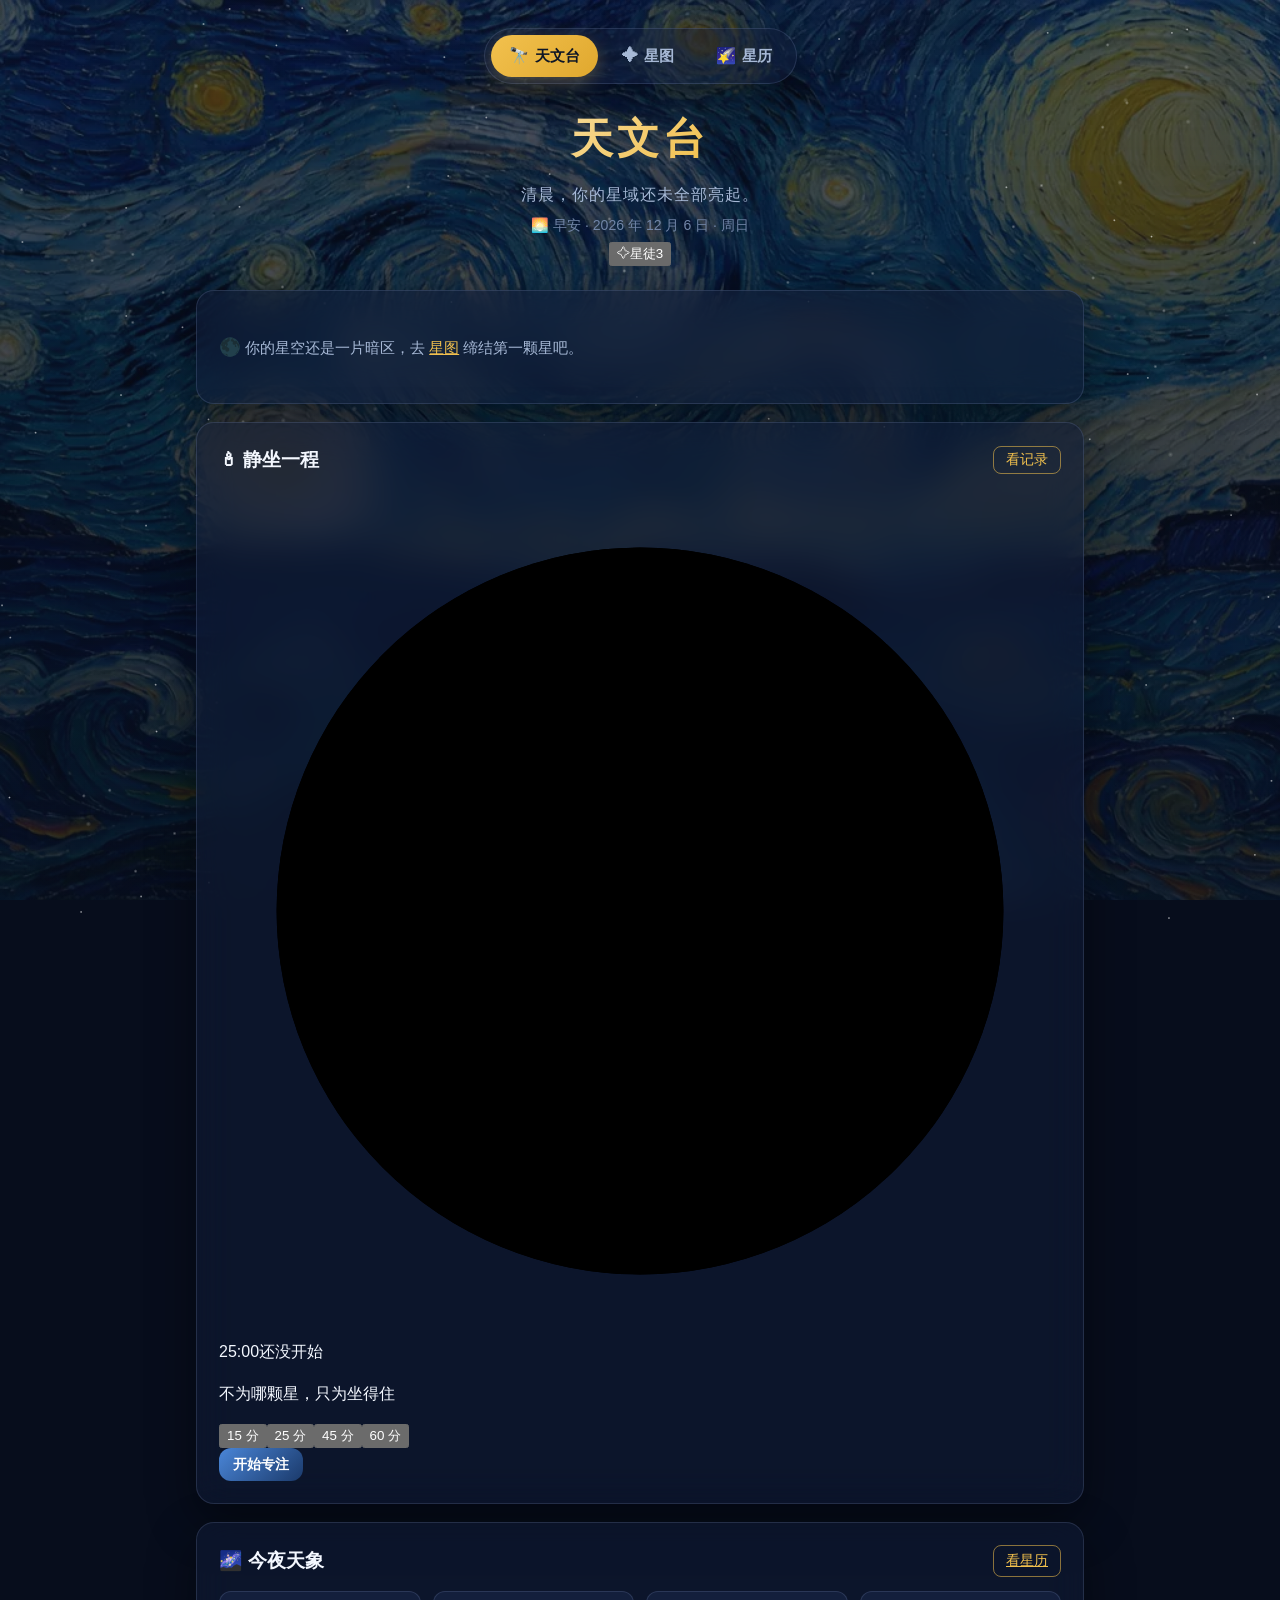
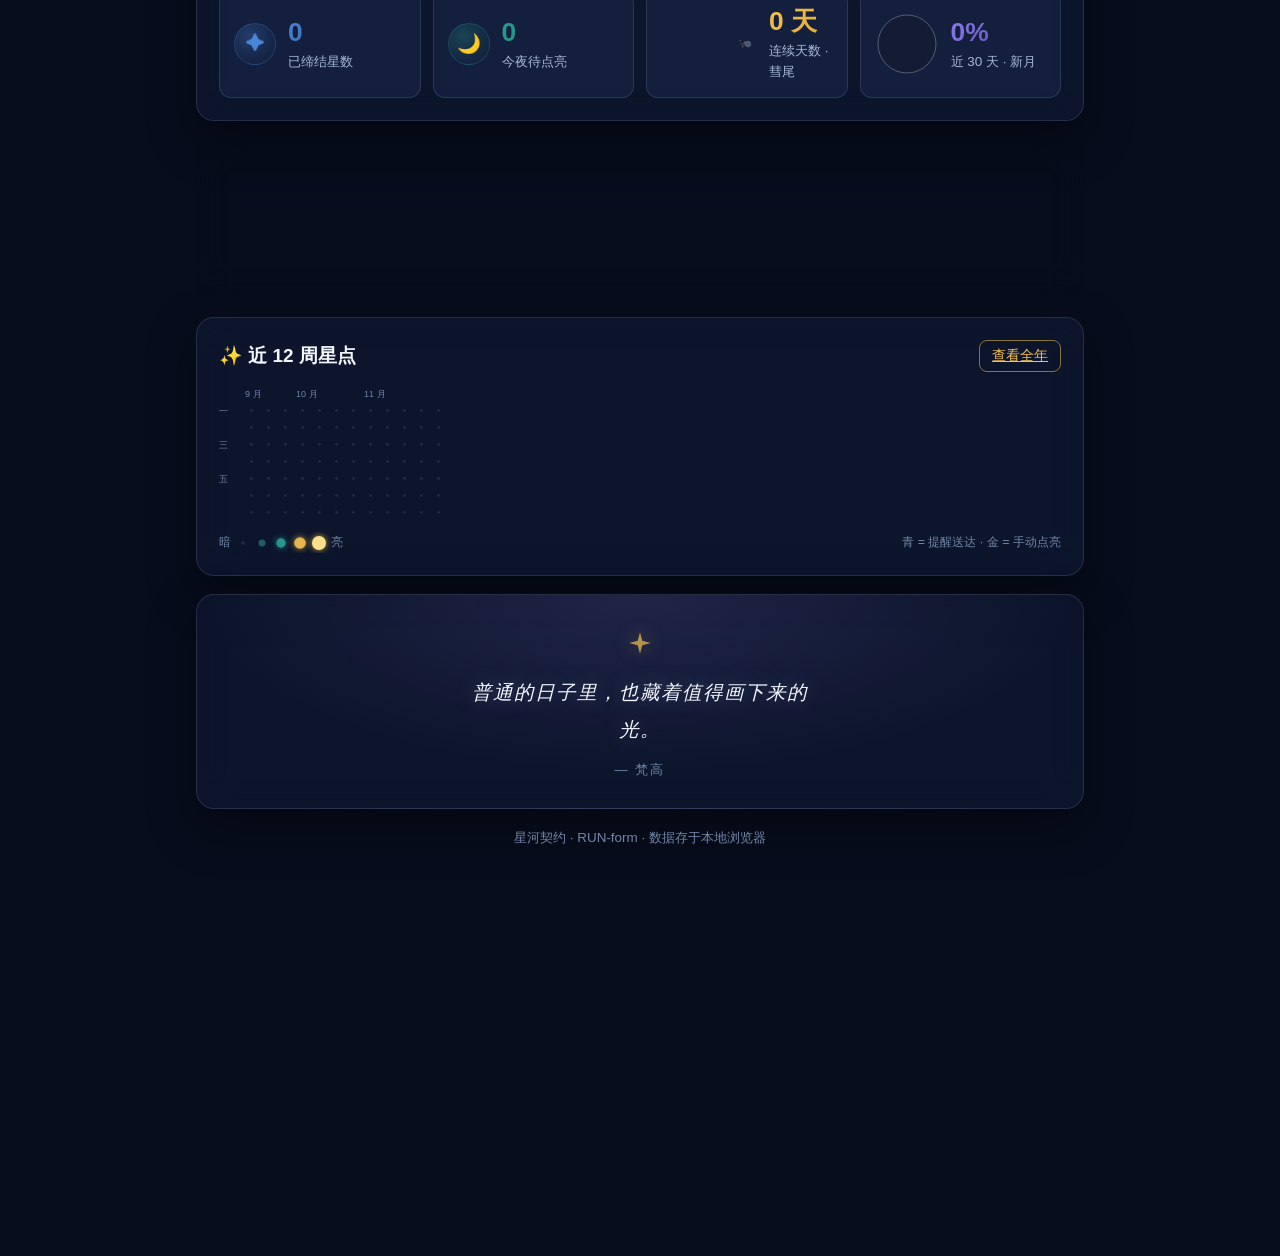
==== commit 525c11bd: "sync(update): index.html" ====
--- a/index.html
+++ b/index.html
@@ -1,134 +1,216 @@
-<!DOCTYPE html>
-<html lang="zh-CN">
-<head>
-  <meta charset="UTF-8" />
-  <meta name="viewport" content="width=device-width, initial-scale=1.0" />
-  <!-- 固定深色主题：告诉浏览器表单控件 / 滚动条也走深色 -->
-  <meta name="color-scheme" content="dark" />
-  <title>天文台 · 星河契约</title>
-  <link rel="stylesheet" href="styles.css" />
-</head>
-<body>
-  <main class="container" id="app-root">
-    <!-- 顶部胶囊导航：由 components.js 的 uiNav('home') 注入 -->
-    <div id="nav-slot"></div>
-
-    <!-- 页头：观星台身份 + 时段旁白 + 日期 -->
-    <header class="hero">
-      <h1 class="hero-title">天文台</h1>
-      <p class="hero-subtitle" id="sky-poem">今夜也在这里，看着自己的星。</p>
-      <p class="hero-meta">
-        <span id="greeting">🌌 你好</span> · <span id="today-date">—</span>
-      </p>
-    </header>
-
-    <!-- 提醒数据降级提示（读不到 data/reminder-state.json 时出现） -->
-    <div class="chip-wrap" id="chip-wrap" hidden>
-      <span class="offline-chip" id="offline-chip"></span>
-    </div>
-
-    <!-- 主卡：下一颗要点亮的星 + 今夜进度环 -->
-    <section class="card next-card theme-gold" id="next-card">
-      <div class="next-ring" id="next-ring"><!-- uiRing 注入 --></div>
-
-      <div class="next-body" id="next-body">
-        <p class="next-kicker">下一颗要点亮的星</p>
-        <h2 class="next-name">
-          <span class="next-icon" id="next-icon" aria-hidden="true">🌟</span>
-          <span id="next-name">—</span>
-        </h2>
-        <p class="next-desc" id="next-desc" hidden></p>
-        <p class="next-meta" id="next-meta">—</p>
-        <span class="next-count" id="next-countdown">—</span>
-        <div class="next-actions">
-          <!-- 「点亮」保留为二级按钮，可在星图页的设置抽屉里关闭 -->
-          <button type="button" class="btn btn-ghost btn-sm" id="manual-check-btn" hidden>
-            点亮
-          </button>
-          <a class="btn btn-ghost btn-sm" href="manage.html">去星图</a>
-        </div>
-      </div>
-
-      <p class="empty-hint" id="next-empty" hidden>
-        <span class="empty-icon" aria-hidden="true">🌑</span>
-        你的星空还是一片暗区，去 <a href="manage.html">星图</a> 缔结第一颗星吧。
-      </p>
-    </section>
-
-    <!-- 天象概览：四个天文指标 -->
-    <section class="card">
-      <div class="card-head">
-        <h2 class="card-title">🌌 今夜天象</h2>
-        <a class="mini-btn" href="stats.html">看星历</a>
-      </div>
-
-      <div class="stat-grid stat-grid--astro">
-        <div class="stat-tile theme-blue">
-          <span class="stat-glyph" aria-hidden="true">✦</span>
-          <div class="stat-astro-text">
-            <span class="stat-value" id="stat-active">0</span>
-            <span class="stat-label">已缔结星数</span>
-          </div>
-        </div>
-
-        <div class="stat-tile theme-teal" id="tile-today">
-          <span class="stat-glyph" aria-hidden="true">🌙</span>
-          <div class="stat-astro-text">
-            <span class="stat-value" id="stat-today">0</span>
-            <span class="stat-label">今夜待点亮</span>
-          </div>
-        </div>
-
-        <div class="stat-tile theme-gold stat-tile--comet">
-          <div class="stat-comet" id="comet-slot"><!-- uiComet 注入 --></div>
-          <div class="stat-astro-text">
-            <span class="stat-value" id="stat-streak">0</span>
-            <span class="stat-label">连续天数 · 彗尾</span>
-          </div>
-        </div>
-
-        <div class="stat-tile theme-violet stat-tile--moon">
-          <div class="stat-moon" id="moon-slot"><!-- uiMoonPhase 注入 --></div>
-          <div class="stat-astro-text">
-            <span class="stat-value" id="stat-rate">0%</span>
-            <span class="stat-label" id="moon-name">近 30 天盈亏</span>
-          </div>
-        </div>
-      </div>
-    </section>
-
-    <!-- 今晚的星轨 -->
-    <section class="card">
-      <h2 class="card-title">🛰 今晚的星轨</h2>
-      <ul class="rail" id="timeline"><!-- uiTimelineStar 注入 --></ul>
-      <div id="timeline-empty" hidden><!-- uiEmpty 注入 --></div>
-    </section>
-
-    <!-- 近 12 周星点图 -->
-    <section class="card">
-      <div class="card-head">
-        <h2 class="card-title">✨ 近 12 周星点</h2>
-        <a class="mini-btn" href="stats.html">查看全年</a>
-      </div>
-      <div id="mini-heatmap"><!-- uiStarHeatmap 注入 --></div>
-    </section>
-
-    <!-- 星语 -->
-    <section class="card quote-card">
-      <div id="daily-quote"><!-- uiSkyQuote 注入 --></div>
-    </section>
-
-    <footer class="footer">
-      <p>星河契约 · RUN-form · 数据存于本地浏览器</p>
-    </footer>
-  </main>
-
-  <!-- 全局 toast 提示容器 -->
-  <div id="toast" class="toast" role="status" aria-live="polite" hidden></div>
-
-  <!-- ⚠️ 加载顺序固定：store.js → components.js → app.js -->
-  <script src="store.js"></script>
-  <script src="components.js"></script>
-  <script src="app.js"></script>
-</body>
-</html>
+<!DOCTYPE html>
+<html lang="zh-CN">
+<head>
+  <meta charset="UTF-8" />
+  <meta name="viewport" content="width=device-width, initial-scale=1.0" />
+  <!-- 固定深色主题：告诉浏览器表单控件 / 滚动条也走深色 -->
+  <meta name="color-scheme" content="dark" />
+  <meta name="theme-color" content="#060a16" />
+  <meta name="apple-mobile-web-app-capable" content="yes" />
+  <meta name="apple-mobile-web-app-status-bar-style" content="black-translucent" />
+  <meta name="apple-mobile-web-app-title" content="星河契约" />
+  <title>天文台 · 星河契约</title>
+  <link rel="manifest" href="manifest.webmanifest" />
+  <link rel="apple-touch-icon" sizes="180x180" href="assets/apple-touch-icon.png" />
+  <link rel="icon" type="image/png" sizes="32x32" href="assets/favicon-32.png" />
+  <!-- v6 主题防闪：必须在 styles.css 之前落 data-theme，否则会先闪一帧默认色 -->
+  <script>
+    (function () {
+      try {
+        var mode = "auto";
+        var value = "";
+        var raw = localStorage.getItem("runform_theme");
+        if (raw) {
+          var o = JSON.parse(raw);
+          if (o && typeof o === "object") {
+            mode = o.mode === "manual" ? "manual" : "auto";
+            value = typeof o.value === "string" ? o.value : "";
+          }
+        }
+        var t = mode === "manual" && value ? value : "";
+        if (!t) {
+          var h = new Date().getHours();
+          t = h < 5 ? "polar" : h < 8 ? "dawn" : h < 18 ? "origin" : "midnight";
+        }
+        if (t && t !== "origin") document.documentElement.setAttribute("data-theme", t);
+      } catch (e) {
+        /* 读不到就用默认主题，绝不因此白屏 */
+      }
+    })();
+  </script>
+  <link rel="stylesheet" href="styles.css" />
+</head>
+<body>
+  <main class="container" id="app-root">
+    <!-- 顶部胶囊导航：由 components.js 的 uiNav('home') 注入 -->
+    <div id="nav-slot"></div>
+
+    <!-- 页头：观星台身份 + 时段旁白 + 日期 -->
+    <header class="hero">
+      <h1 class="hero-title">天文台</h1>
+      <p class="hero-subtitle" id="sky-poem">今夜也在这里，看着自己的星。</p>
+      <p class="hero-meta">
+        <span id="greeting">🌌 你好</span> · <span id="today-date">—</span>
+      </p>
+      <!-- v6 段位徽章：独立槽位，不碰 renderHeader() 里那两段逻辑 -->
+      <p class="hero-meta" id="rank-slot"><!-- uiRankBadge 注入 --></p>
+    </header>
+
+    <!-- 提醒数据降级提示（读不到 data/reminder-state.json 时出现） -->
+    <div class="chip-wrap" id="chip-wrap" hidden>
+      <span class="offline-chip" id="offline-chip"></span>
+    </div>
+
+    <!-- 主卡：下一颗要点亮的星 + 今夜进度环 -->
+    <section class="card next-card theme-gold" id="next-card">
+      <div class="next-ring" id="next-ring"><!-- uiRing 注入 --></div>
+
+      <div class="next-body" id="next-body">
+        <p class="next-kicker">下一颗要点亮的星</p>
+        <h2 class="next-name">
+          <span class="next-icon" id="next-icon" aria-hidden="true">🌟</span>
+          <span id="next-name">—</span>
+        </h2>
+        <p class="next-desc" id="next-desc" hidden></p>
+        <p class="next-meta" id="next-meta">—</p>
+        <span class="next-count" id="next-countdown">—</span>
+        <div class="next-actions">
+          <!-- 「点亮」保留为二级按钮，可在星图页的设置抽屉里关闭 -->
+          <button type="button" class="btn btn-ghost btn-sm" id="manual-check-btn" hidden>
+            点亮
+          </button>
+          <a class="btn btn-ghost btn-sm" href="manage.html">去星图</a>
+        </div>
+      </div>
+
+      <p class="empty-hint" id="next-empty" hidden>
+        <span class="empty-icon" aria-hidden="true">🌑</span>
+        你的星空还是一片暗区，去 <a href="manage.html">星图</a> 缔结第一颗星吧。
+      </p>
+    </section>
+
+    <!-- v6 · 此刻的颜色：只在刚点亮一颗星之后出现，随手一点，不点也行 -->
+    <section class="card" id="mood-card" hidden>
+      <div class="card-head">
+        <h2 class="card-title">🎨 刚才那一下</h2>
+        <button type="button" class="mini-btn" id="mood-skip">不记了</button>
+      </div>
+      <div id="mood-slot"><!-- uiMoodPicker 注入 --></div>
+    </section>
+
+    <!-- v6 · 静坐一程（专注计时）：focus.js 按需注入后才渲染 -->
+    <section class="card" id="focus-card" hidden>
+      <div class="card-head">
+        <h2 class="card-title">🕯 静坐一程</h2>
+        <button type="button" class="mini-btn" id="focus-log-btn">看记录</button>
+      </div>
+      <div id="focus-slot"><!-- uiFocusDial 注入 --></div>
+      <div id="focus-log" hidden><!-- 近期专注记录 --></div>
+    </section>
+
+    <!-- 天象概览：四个天文指标 -->
+    <section class="card">
+      <div class="card-head">
+        <h2 class="card-title">🌌 今夜天象</h2>
+        <a class="mini-btn" href="stats.html">看星历</a>
+      </div>
+
+      <div class="stat-grid stat-grid--astro">
+        <div class="stat-tile theme-blue">
+          <span class="stat-glyph" aria-hidden="true">✦</span>
+          <div class="stat-astro-text">
+            <span class="stat-value" id="stat-active">0</span>
+            <span class="stat-label">已缔结星数</span>
+          </div>
+        </div>
+
+        <div class="stat-tile theme-teal" id="tile-today">
+          <span class="stat-glyph" aria-hidden="true">🌙</span>
+          <div class="stat-astro-text">
+            <span class="stat-value" id="stat-today">0</span>
+            <span class="stat-label">今夜待点亮</span>
+          </div>
+        </div>
+
+        <div class="stat-tile theme-gold stat-tile--comet">
+          <div class="stat-comet" id="comet-slot"><!-- uiComet 注入 --></div>
+          <div class="stat-astro-text">
+            <span class="stat-value" id="stat-streak">0</span>
+            <span class="stat-label">连续天数 · 彗尾</span>
+          </div>
+        </div>
+
+        <div class="stat-tile theme-violet stat-tile--moon">
+          <div class="stat-moon" id="moon-slot"><!-- uiMoonPhase 注入 --></div>
+          <div class="stat-astro-text">
+            <span class="stat-value" id="stat-rate">0%</span>
+            <span class="stat-label" id="moon-name">近 30 天盈亏</span>
+          </div>
+        </div>
+      </div>
+    </section>
+
+    <!-- 今晚的星轨 -->
+    <section class="card">
+      <h2 class="card-title">🛰 今晚的星轨</h2>
+      <ul class="rail" id="timeline"><!-- uiTimelineStar 注入 --></ul>
+      <div id="timeline-empty" hidden><!-- uiEmpty 注入 --></div>
+    </section>
+
+    <!-- 近 12 周星点图 -->
+    <section class="card">
+      <div class="card-head">
+        <h2 class="card-title">✨ 近 12 周星点</h2>
+        <a class="mini-btn" href="stats.html">查看全年</a>
+      </div>
+      <div id="mini-heatmap"><!-- uiStarHeatmap 注入 --></div>
+    </section>
+
+    <!-- 星语 -->
+    <section class="card quote-card">
+      <div id="daily-quote"><!-- uiSkyQuote 注入 --></div>
+    </section>
+
+    <footer class="footer">
+      <p>星河契约 · RUN-form · 数据存于本地浏览器</p>
+    </footer>
+  </main>
+
+  <!-- v6 星屑画布（z-index 60，永不吃点击） -->
+  <canvas id="fx-layer" aria-hidden="true"></canvas>
+  <!-- v6 浮层挂载点（z-index 80，toast 仍在其上） -->
+  <div id="overlay-root"></div>
+
+  <!-- 全局 toast 提示容器 -->
+  <div id="toast" class="toast" role="status" aria-live="polite" hidden></div>
+
+  <!-- PWA：注册 Service Worker（异步，不阻塞页面） -->
+  <script src="register-sw.js"></script>
+  <!-- 背景图 blur-up：高清图加载完后淡出低清占位 -->
+  <script>
+    (function () {
+      const img = new Image();
+      img.src = "assets/bg-vangogh-ocean.webp";
+      if (img.complete) {
+        document.body.classList.add("bg-ready");
+      } else {
+        img.addEventListener("load", function () {
+          document.body.classList.add("bg-ready");
+        });
+      }
+    })();
+  </script>
+  <!-- ⚠️ 加载顺序固定：store.js → v6 核心模块 → components.js → app.js
+       首页只同步加载核心 5 个（约 43KB，卡在 45KB 预算内）；
+       onboarding / focus / whitenoise / shortcuts / ambient / screensaver
+       由 app.js 的 loadModule() 按需注入，老用户永远不下载引导脚本。 -->
+  <script src="store.js"></script>
+  <script src="sensory.js"></script>
+  <script src="theme.js"></script>
+  <script src="rank.js"></script>
+  <script src="mood.js"></script>
+  <script src="celebrate.js"></script>
+  <script src="components.js"></script>
+  <script src="app.js"></script>
+</body>
+</html>
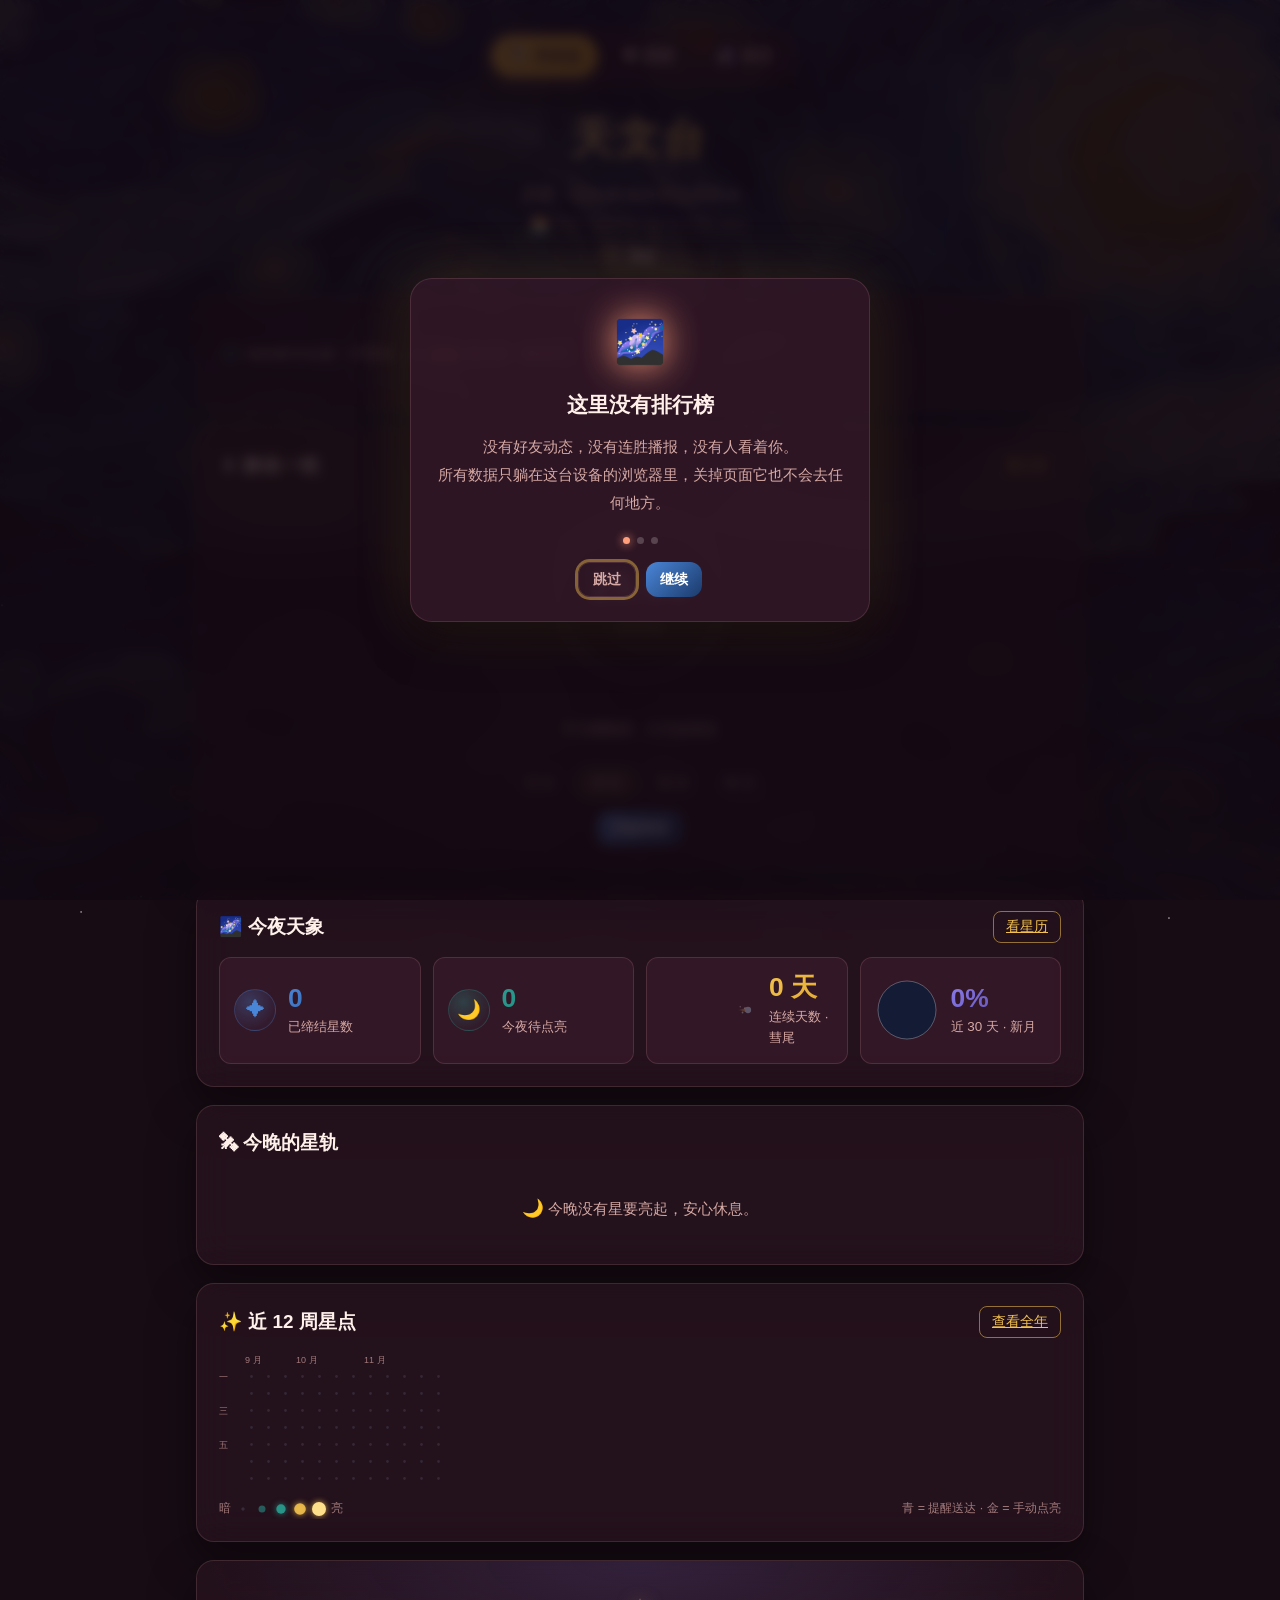
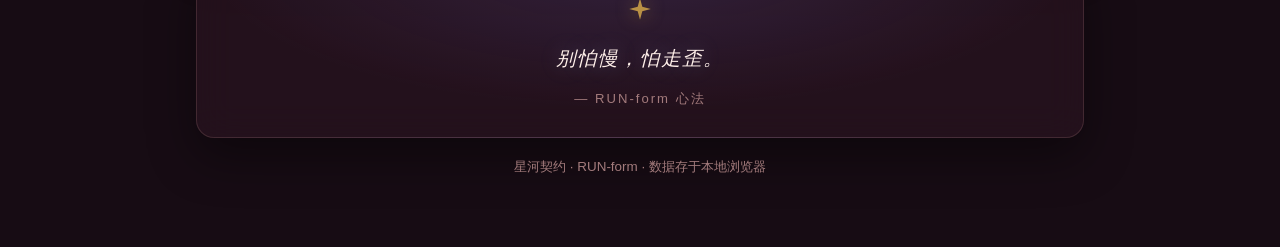
==== commit a739a16e: "sync(fix-lf): index.html" ====
--- a/index.html
+++ b/index.html
@@ -1,216 +1,216 @@
-<!DOCTYPE html>
-<html lang="zh-CN">
-<head>
-  <meta charset="UTF-8" />
-  <meta name="viewport" content="width=device-width, initial-scale=1.0" />
-  <!-- 固定深色主题：告诉浏览器表单控件 / 滚动条也走深色 -->
-  <meta name="color-scheme" content="dark" />
-  <meta name="theme-color" content="#060a16" />
-  <meta name="apple-mobile-web-app-capable" content="yes" />
-  <meta name="apple-mobile-web-app-status-bar-style" content="black-translucent" />
-  <meta name="apple-mobile-web-app-title" content="星河契约" />
-  <title>天文台 · 星河契约</title>
-  <link rel="manifest" href="manifest.webmanifest" />
-  <link rel="apple-touch-icon" sizes="180x180" href="assets/apple-touch-icon.png" />
-  <link rel="icon" type="image/png" sizes="32x32" href="assets/favicon-32.png" />
-  <!-- v6 主题防闪：必须在 styles.css 之前落 data-theme，否则会先闪一帧默认色 -->
-  <script>
-    (function () {
-      try {
-        var mode = "auto";
-        var value = "";
-        var raw = localStorage.getItem("runform_theme");
-        if (raw) {
-          var o = JSON.parse(raw);
-          if (o && typeof o === "object") {
-            mode = o.mode === "manual" ? "manual" : "auto";
-            value = typeof o.value === "string" ? o.value : "";
-          }
-        }
-        var t = mode === "manual" && value ? value : "";
-        if (!t) {
-          var h = new Date().getHours();
-          t = h < 5 ? "polar" : h < 8 ? "dawn" : h < 18 ? "origin" : "midnight";
-        }
-        if (t && t !== "origin") document.documentElement.setAttribute("data-theme", t);
-      } catch (e) {
-        /* 读不到就用默认主题，绝不因此白屏 */
-      }
-    })();
-  </script>
-  <link rel="stylesheet" href="styles.css" />
-</head>
-<body>
-  <main class="container" id="app-root">
-    <!-- 顶部胶囊导航：由 components.js 的 uiNav('home') 注入 -->
-    <div id="nav-slot"></div>
-
-    <!-- 页头：观星台身份 + 时段旁白 + 日期 -->
-    <header class="hero">
-      <h1 class="hero-title">天文台</h1>
-      <p class="hero-subtitle" id="sky-poem">今夜也在这里，看着自己的星。</p>
-      <p class="hero-meta">
-        <span id="greeting">🌌 你好</span> · <span id="today-date">—</span>
-      </p>
-      <!-- v6 段位徽章：独立槽位，不碰 renderHeader() 里那两段逻辑 -->
-      <p class="hero-meta" id="rank-slot"><!-- uiRankBadge 注入 --></p>
-    </header>
-
-    <!-- 提醒数据降级提示（读不到 data/reminder-state.json 时出现） -->
-    <div class="chip-wrap" id="chip-wrap" hidden>
-      <span class="offline-chip" id="offline-chip"></span>
-    </div>
-
-    <!-- 主卡：下一颗要点亮的星 + 今夜进度环 -->
-    <section class="card next-card theme-gold" id="next-card">
-      <div class="next-ring" id="next-ring"><!-- uiRing 注入 --></div>
-
-      <div class="next-body" id="next-body">
-        <p class="next-kicker">下一颗要点亮的星</p>
-        <h2 class="next-name">
-          <span class="next-icon" id="next-icon" aria-hidden="true">🌟</span>
-          <span id="next-name">—</span>
-        </h2>
-        <p class="next-desc" id="next-desc" hidden></p>
-        <p class="next-meta" id="next-meta">—</p>
-        <span class="next-count" id="next-countdown">—</span>
-        <div class="next-actions">
-          <!-- 「点亮」保留为二级按钮，可在星图页的设置抽屉里关闭 -->
-          <button type="button" class="btn btn-ghost btn-sm" id="manual-check-btn" hidden>
-            点亮
-          </button>
-          <a class="btn btn-ghost btn-sm" href="manage.html">去星图</a>
-        </div>
-      </div>
-
-      <p class="empty-hint" id="next-empty" hidden>
-        <span class="empty-icon" aria-hidden="true">🌑</span>
-        你的星空还是一片暗区，去 <a href="manage.html">星图</a> 缔结第一颗星吧。
-      </p>
-    </section>
-
-    <!-- v6 · 此刻的颜色：只在刚点亮一颗星之后出现，随手一点，不点也行 -->
-    <section class="card" id="mood-card" hidden>
-      <div class="card-head">
-        <h2 class="card-title">🎨 刚才那一下</h2>
-        <button type="button" class="mini-btn" id="mood-skip">不记了</button>
-      </div>
-      <div id="mood-slot"><!-- uiMoodPicker 注入 --></div>
-    </section>
-
-    <!-- v6 · 静坐一程（专注计时）：focus.js 按需注入后才渲染 -->
-    <section class="card" id="focus-card" hidden>
-      <div class="card-head">
-        <h2 class="card-title">🕯 静坐一程</h2>
-        <button type="button" class="mini-btn" id="focus-log-btn">看记录</button>
-      </div>
-      <div id="focus-slot"><!-- uiFocusDial 注入 --></div>
-      <div id="focus-log" hidden><!-- 近期专注记录 --></div>
-    </section>
-
-    <!-- 天象概览：四个天文指标 -->
-    <section class="card">
-      <div class="card-head">
-        <h2 class="card-title">🌌 今夜天象</h2>
-        <a class="mini-btn" href="stats.html">看星历</a>
-      </div>
-
-      <div class="stat-grid stat-grid--astro">
-        <div class="stat-tile theme-blue">
-          <span class="stat-glyph" aria-hidden="true">✦</span>
-          <div class="stat-astro-text">
-            <span class="stat-value" id="stat-active">0</span>
-            <span class="stat-label">已缔结星数</span>
-          </div>
-        </div>
-
-        <div class="stat-tile theme-teal" id="tile-today">
-          <span class="stat-glyph" aria-hidden="true">🌙</span>
-          <div class="stat-astro-text">
-            <span class="stat-value" id="stat-today">0</span>
-            <span class="stat-label">今夜待点亮</span>
-          </div>
-        </div>
-
-        <div class="stat-tile theme-gold stat-tile--comet">
-          <div class="stat-comet" id="comet-slot"><!-- uiComet 注入 --></div>
-          <div class="stat-astro-text">
-            <span class="stat-value" id="stat-streak">0</span>
-            <span class="stat-label">连续天数 · 彗尾</span>
-          </div>
-        </div>
-
-        <div class="stat-tile theme-violet stat-tile--moon">
-          <div class="stat-moon" id="moon-slot"><!-- uiMoonPhase 注入 --></div>
-          <div class="stat-astro-text">
-            <span class="stat-value" id="stat-rate">0%</span>
-            <span class="stat-label" id="moon-name">近 30 天盈亏</span>
-          </div>
-        </div>
-      </div>
-    </section>
-
-    <!-- 今晚的星轨 -->
-    <section class="card">
-      <h2 class="card-title">🛰 今晚的星轨</h2>
-      <ul class="rail" id="timeline"><!-- uiTimelineStar 注入 --></ul>
-      <div id="timeline-empty" hidden><!-- uiEmpty 注入 --></div>
-    </section>
-
-    <!-- 近 12 周星点图 -->
-    <section class="card">
-      <div class="card-head">
-        <h2 class="card-title">✨ 近 12 周星点</h2>
-        <a class="mini-btn" href="stats.html">查看全年</a>
-      </div>
-      <div id="mini-heatmap"><!-- uiStarHeatmap 注入 --></div>
-    </section>
-
-    <!-- 星语 -->
-    <section class="card quote-card">
-      <div id="daily-quote"><!-- uiSkyQuote 注入 --></div>
-    </section>
-
-    <footer class="footer">
-      <p>星河契约 · RUN-form · 数据存于本地浏览器</p>
-    </footer>
-  </main>
-
-  <!-- v6 星屑画布（z-index 60，永不吃点击） -->
-  <canvas id="fx-layer" aria-hidden="true"></canvas>
-  <!-- v6 浮层挂载点（z-index 80，toast 仍在其上） -->
-  <div id="overlay-root"></div>
-
-  <!-- 全局 toast 提示容器 -->
-  <div id="toast" class="toast" role="status" aria-live="polite" hidden></div>
-
-  <!-- PWA：注册 Service Worker（异步，不阻塞页面） -->
-  <script src="register-sw.js"></script>
-  <!-- 背景图 blur-up：高清图加载完后淡出低清占位 -->
-  <script>
-    (function () {
-      const img = new Image();
-      img.src = "assets/bg-vangogh-ocean.webp";
-      if (img.complete) {
-        document.body.classList.add("bg-ready");
-      } else {
-        img.addEventListener("load", function () {
-          document.body.classList.add("bg-ready");
-        });
-      }
-    })();
-  </script>
-  <!-- ⚠️ 加载顺序固定：store.js → v6 核心模块 → components.js → app.js
-       首页只同步加载核心 5 个（约 43KB，卡在 45KB 预算内）；
-       onboarding / focus / whitenoise / shortcuts / ambient / screensaver
-       由 app.js 的 loadModule() 按需注入，老用户永远不下载引导脚本。 -->
-  <script src="store.js"></script>
-  <script src="sensory.js"></script>
-  <script src="theme.js"></script>
-  <script src="rank.js"></script>
-  <script src="mood.js"></script>
-  <script src="celebrate.js"></script>
-  <script src="components.js"></script>
-  <script src="app.js"></script>
-</body>
-</html>
+<!DOCTYPE html>
+<html lang="zh-CN">
+<head>
+  <meta charset="UTF-8" />
+  <meta name="viewport" content="width=device-width, initial-scale=1.0" />
+  <!-- 固定深色主题：告诉浏览器表单控件 / 滚动条也走深色 -->
+  <meta name="color-scheme" content="dark" />
+  <meta name="theme-color" content="#060a16" />
+  <meta name="apple-mobile-web-app-capable" content="yes" />
+  <meta name="apple-mobile-web-app-status-bar-style" content="black-translucent" />
+  <meta name="apple-mobile-web-app-title" content="星河契约" />
+  <title>天文台 · 星河契约</title>
+  <link rel="manifest" href="manifest.webmanifest" />
+  <link rel="apple-touch-icon" sizes="180x180" href="assets/apple-touch-icon.png" />
+  <link rel="icon" type="image/png" sizes="32x32" href="assets/favicon-32.png" />
+  <!-- v6 主题防闪：必须在 styles.css 之前落 data-theme，否则会先闪一帧默认色 -->
+  <script>
+    (function () {
+      try {
+        var mode = "auto";
+        var value = "";
+        var raw = localStorage.getItem("runform_theme");
+        if (raw) {
+          var o = JSON.parse(raw);
+          if (o && typeof o === "object") {
+            mode = o.mode === "manual" ? "manual" : "auto";
+            value = typeof o.value === "string" ? o.value : "";
+          }
+        }
+        var t = mode === "manual" && value ? value : "";
+        if (!t) {
+          var h = new Date().getHours();
+          t = h < 5 ? "polar" : h < 8 ? "dawn" : h < 18 ? "origin" : "midnight";
+        }
+        if (t && t !== "origin") document.documentElement.setAttribute("data-theme", t);
+      } catch (e) {
+        /* 读不到就用默认主题，绝不因此白屏 */
+      }
+    })();
+  </script>
+  <link rel="stylesheet" href="styles.css" />
+</head>
+<body>
+  <main class="container" id="app-root">
+    <!-- 顶部胶囊导航：由 components.js 的 uiNav('home') 注入 -->
+    <div id="nav-slot"></div>
+
+    <!-- 页头：观星台身份 + 时段旁白 + 日期 -->
+    <header class="hero">
+      <h1 class="hero-title">天文台</h1>
+      <p class="hero-subtitle" id="sky-poem">今夜也在这里，看着自己的星。</p>
+      <p class="hero-meta">
+        <span id="greeting">🌌 你好</span> · <span id="today-date">—</span>
+      </p>
+      <!-- v6 段位徽章：独立槽位，不碰 renderHeader() 里那两段逻辑 -->
+      <p class="hero-meta" id="rank-slot"><!-- uiRankBadge 注入 --></p>
+    </header>
+
+    <!-- 提醒数据降级提示（读不到 data/reminder-state.json 时出现） -->
+    <div class="chip-wrap" id="chip-wrap" hidden>
+      <span class="offline-chip" id="offline-chip"></span>
+    </div>
+
+    <!-- 主卡：下一颗要点亮的星 + 今夜进度环 -->
+    <section class="card next-card theme-gold" id="next-card">
+      <div class="next-ring" id="next-ring"><!-- uiRing 注入 --></div>
+
+      <div class="next-body" id="next-body">
+        <p class="next-kicker">下一颗要点亮的星</p>
+        <h2 class="next-name">
+          <span class="next-icon" id="next-icon" aria-hidden="true">🌟</span>
+          <span id="next-name">—</span>
+        </h2>
+        <p class="next-desc" id="next-desc" hidden></p>
+        <p class="next-meta" id="next-meta">—</p>
+        <span class="next-count" id="next-countdown">—</span>
+        <div class="next-actions">
+          <!-- 「点亮」保留为二级按钮，可在星图页的设置抽屉里关闭 -->
+          <button type="button" class="btn btn-ghost btn-sm" id="manual-check-btn" hidden>
+            点亮
+          </button>
+          <a class="btn btn-ghost btn-sm" href="manage.html">去星图</a>
+        </div>
+      </div>
+
+      <p class="empty-hint" id="next-empty" hidden>
+        <span class="empty-icon" aria-hidden="true">🌑</span>
+        你的星空还是一片暗区，去 <a href="manage.html">星图</a> 缔结第一颗星吧。
+      </p>
+    </section>
+
+    <!-- v6 · 此刻的颜色：只在刚点亮一颗星之后出现，随手一点，不点也行 -->
+    <section class="card" id="mood-card" hidden>
+      <div class="card-head">
+        <h2 class="card-title">🎨 刚才那一下</h2>
+        <button type="button" class="mini-btn" id="mood-skip">不记了</button>
+      </div>
+      <div id="mood-slot"><!-- uiMoodPicker 注入 --></div>
+    </section>
+
+    <!-- v6 · 静坐一程（专注计时）：focus.js 按需注入后才渲染 -->
+    <section class="card" id="focus-card" hidden>
+      <div class="card-head">
+        <h2 class="card-title">🕯 静坐一程</h2>
+        <button type="button" class="mini-btn" id="focus-log-btn">看记录</button>
+      </div>
+      <div id="focus-slot"><!-- uiFocusDial 注入 --></div>
+      <div id="focus-log" hidden><!-- 近期专注记录 --></div>
+    </section>
+
+    <!-- 天象概览：四个天文指标 -->
+    <section class="card">
+      <div class="card-head">
+        <h2 class="card-title">🌌 今夜天象</h2>
+        <a class="mini-btn" href="stats.html">看星历</a>
+      </div>
+
+      <div class="stat-grid stat-grid--astro">
+        <div class="stat-tile theme-blue">
+          <span class="stat-glyph" aria-hidden="true">✦</span>
+          <div class="stat-astro-text">
+            <span class="stat-value" id="stat-active">0</span>
+            <span class="stat-label">已缔结星数</span>
+          </div>
+        </div>
+
+        <div class="stat-tile theme-teal" id="tile-today">
+          <span class="stat-glyph" aria-hidden="true">🌙</span>
+          <div class="stat-astro-text">
+            <span class="stat-value" id="stat-today">0</span>
+            <span class="stat-label">今夜待点亮</span>
+          </div>
+        </div>
+
+        <div class="stat-tile theme-gold stat-tile--comet">
+          <div class="stat-comet" id="comet-slot"><!-- uiComet 注入 --></div>
+          <div class="stat-astro-text">
+            <span class="stat-value" id="stat-streak">0</span>
+            <span class="stat-label">连续天数 · 彗尾</span>
+          </div>
+        </div>
+
+        <div class="stat-tile theme-violet stat-tile--moon">
+          <div class="stat-moon" id="moon-slot"><!-- uiMoonPhase 注入 --></div>
+          <div class="stat-astro-text">
+            <span class="stat-value" id="stat-rate">0%</span>
+            <span class="stat-label" id="moon-name">近 30 天盈亏</span>
+          </div>
+        </div>
+      </div>
+    </section>
+
+    <!-- 今晚的星轨 -->
+    <section class="card">
+      <h2 class="card-title">🛰 今晚的星轨</h2>
+      <ul class="rail" id="timeline"><!-- uiTimelineStar 注入 --></ul>
+      <div id="timeline-empty" hidden><!-- uiEmpty 注入 --></div>
+    </section>
+
+    <!-- 近 12 周星点图 -->
+    <section class="card">
+      <div class="card-head">
+        <h2 class="card-title">✨ 近 12 周星点</h2>
+        <a class="mini-btn" href="stats.html">查看全年</a>
+      </div>
+      <div id="mini-heatmap"><!-- uiStarHeatmap 注入 --></div>
+    </section>
+
+    <!-- 星语 -->
+    <section class="card quote-card">
+      <div id="daily-quote"><!-- uiSkyQuote 注入 --></div>
+    </section>
+
+    <footer class="footer">
+      <p>星河契约 · RUN-form · 数据存于本地浏览器</p>
+    </footer>
+  </main>
+
+  <!-- v6 星屑画布（z-index 60，永不吃点击） -->
+  <canvas id="fx-layer" aria-hidden="true"></canvas>
+  <!-- v6 浮层挂载点（z-index 80，toast 仍在其上） -->
+  <div id="overlay-root"></div>
+
+  <!-- 全局 toast 提示容器 -->
+  <div id="toast" class="toast" role="status" aria-live="polite" hidden></div>
+
+  <!-- PWA：注册 Service Worker（异步，不阻塞页面） -->
+  <script src="register-sw.js"></script>
+  <!-- 背景图 blur-up：高清图加载完后淡出低清占位 -->
+  <script>
+    (function () {
+      const img = new Image();
+      img.src = "assets/bg-vangogh-ocean.webp";
+      if (img.complete) {
+        document.body.classList.add("bg-ready");
+      } else {
+        img.addEventListener("load", function () {
+          document.body.classList.add("bg-ready");
+        });
+      }
+    })();
+  </script>
+  <!-- ⚠️ 加载顺序固定：store.js → v6 核心模块 → components.js → app.js
+       首页只同步加载核心 5 个（约 43KB，卡在 45KB 预算内）；
+       onboarding / focus / whitenoise / shortcuts / ambient / screensaver
+       由 app.js 的 loadModule() 按需注入，老用户永远不下载引导脚本。 -->
+  <script src="store.js"></script>
+  <script src="sensory.js"></script>
+  <script src="theme.js"></script>
+  <script src="rank.js"></script>
+  <script src="mood.js"></script>
+  <script src="celebrate.js"></script>
+  <script src="components.js"></script>
+  <script src="app.js"></script>
+</body>
+</html>
--- a/styles.css
+++ b/styles.css
@@ -69,6 +69,59 @@
   --muted-color: var(--ink-muted);
   --border: var(--glass-border);
   --shadow: var(--glass-shadow);
+
+  /* —— v6 新增，只此四个；四季主题也只覆盖已存在的变量 —— */
+  --fx-spark: #f2c14e;                    /* 粒子 / 星轨主色 */
+  --fx-trail: rgba(242, 193, 78, 0.28);   /* 拖尾 */
+  --rank-glow: #f2c14e;                   /* 段位徽章辉光 */
+  --oath-veil: rgba(6, 10, 22, 0.78);     /* 誓约 / 屏保遮罩 */
+}
+
+/* =====================================================================
+   v6 · 四季星空主题
+   origin = 默认（不覆盖任何变量），另外三套只改已存在的变量
+   ===================================================================== */
+
+:root[data-theme="midnight"] {
+  --bg-deep: #04060f;
+  --ink: #e6ecff;
+  --ink-muted: #98abcc;
+  --ink-faint: #63769a;
+  --glass-bg: rgba(12, 20, 42, 0.58);
+  --glass-bg-2: rgba(16, 26, 52, 0.72);
+  --glass-border: rgba(150, 180, 240, 0.12);
+  --fx-spark: #9fc4ff;
+  --fx-trail: rgba(159, 196, 255, 0.26);
+  --rank-glow: #9fc4ff;
+  --oath-veil: rgba(3, 5, 12, 0.84);
+}
+
+:root[data-theme="polar"] {
+  --bg-deep: #061616;
+  --ink: #eafaf6;
+  --ink-muted: #9fc9c0;
+  --ink-faint: #6d9a92;
+  --glass-bg: rgba(14, 40, 44, 0.5);
+  --glass-bg-2: rgba(18, 52, 56, 0.66);
+  --glass-border: rgba(160, 235, 220, 0.15);
+  --fx-spark: #5fe3c0;
+  --fx-trail: rgba(95, 227, 192, 0.26);
+  --rank-glow: #5fe3c0;
+  --oath-veil: rgba(4, 14, 14, 0.8);
+}
+
+:root[data-theme="dawn"] {
+  --bg-deep: #170c14;
+  --ink: #fff0ea;
+  --ink-muted: #d6a9a4;
+  --ink-faint: #a37b7c;
+  --glass-bg: rgba(48, 22, 36, 0.5);
+  --glass-bg-2: rgba(60, 28, 44, 0.66);
+  --glass-border: rgba(255, 190, 180, 0.14);
+  --fx-spark: #ff9e7a;
+  --fx-trail: rgba(255, 158, 122, 0.26);
+  --rank-glow: #ff9e7a;
+  --oath-veil: rgba(20, 8, 16, 0.82);
 }
 
 /* 主题挂载：给任意元素加 class="theme-teal" 即切换 --t-* */
@@ -113,6 +166,30 @@
   overflow-x: hidden;
 }
 
+/* ---- 层 -3.5：blur-up 低清占位图 ----
+   199KB 的梵高背景高清图在慢网 / 弱网下可能要一会儿才到；
+   先铺一张 <1KB 的高斯模糊缩略图，高清图加载完后再淡出。
+   编码方式：把原图缩到 24px 宽、JPEG 质量 42、base64 内联。
+   这样首屏没有「突然砸图」的割裂感。 ---- */
+body::after {
+  content: "";
+  position: fixed;
+  inset: 0;
+  background-image: url("[data-uri]");
+  background-attachment: fixed;
+  background-size: cover;
+  background-position: center;
+  background-repeat: no-repeat;
+  filter: blur(10px) saturate(1.1);
+  transform: scale(1.06);
+  z-index: -3;
+  pointer-events: none;
+  opacity: 1;
+}
+body.bg-ready::after {
+  opacity: 0;
+}
+
 /* ---- 层 -2：压暗蒙版，把油画压成氛围而非主体 ---- */
 body::before {
   content: "";
@@ -332,6 +409,74 @@
   display: grid;
   grid-template-columns: repeat(auto-fit, minmax(180px, 1fr));
   gap: 14px;
+}
+
+/* ---- 备忘录板块（v6.1） ---- */
+.memo-sub {
+  margin: 0;
+  font-size: 0.88rem;
+  color: var(--ink-muted);
+}
+.memo-form {
+  margin-bottom: 16px;
+}
+.memo-list {
+  display: flex;
+  flex-direction: column;
+  gap: 10px;
+}
+.memo-item {
+  display: flex;
+  align-items: center;
+  justify-content: space-between;
+  gap: 12px;
+  padding: 12px 14px;
+  border: 1px solid var(--glass-border);
+  border-radius: var(--radius-sm);
+  background: rgba(255, 255, 255, 0.03);
+}
+.memo-item.is-done {
+  opacity: 0.55;
+}
+.memo-item.is-done .memo-title {
+  text-decoration: line-through;
+}
+.memo-main {
+  display: flex;
+  flex-direction: column;
+  gap: 3px;
+  min-width: 0;
+}
+.memo-title {
+  font-weight: 600;
+  overflow-wrap: break-word;
+}
+.memo-meta {
+  font-size: 0.85rem;
+  color: var(--ink-muted);
+}
+.memo-meta.is-overdue {
+  color: #ffb3a7;
+}
+.memo-acts {
+  display: flex;
+  align-items: center;
+  gap: 8px;
+  flex-shrink: 0;
+}
+.memo-empty {
+  color: var(--ink-faint);
+  font-size: 0.9rem;
+  padding: 6px 2px;
+}
+.memo-group-label {
+  font-size: 0.82rem;
+  color: var(--ink-muted);
+  margin: 4px 2px 2px;
+  letter-spacing: 0.04em;
+}
+.memo-group-label:not(:first-child) {
+  margin-top: 14px;
 }
 
 /* ---- 按钮 ---- */
@@ -1315,12 +1460,32 @@
   .delete-btn,
   .nav-item {
     transition: background 150ms ease, filter 150ms ease, color 150ms ease,
-      transform 50ms ease;
+      transform 50ms ease, box-shadow 150ms ease;
   }
   .btn:active,
   .mini-btn:active,
   .delete-btn:active {
-    transform: translateY(1px);
+    transform: translateY(1px) scale(0.985);
+  }
+
+  /* A12 背景图 blur-up 淡入（与 body::after 协作） */
+  body::after {
+    transition: opacity 900ms ease-out;
+  }
+
+  /* A13 按钮 hover / focus 发光环 */
+  .btn:focus-visible,
+  .mini-btn:focus-visible,
+  .delete-btn:focus-visible,
+  .nav-item:focus-visible {
+    outline: none;
+    box-shadow: 0 0 0 3px rgba(var(--t-glow), 0.45);
+  }
+
+  /* A14 玻璃卡片按下微缩（增加触感） */
+  .card:active,
+  .stat-tile:active {
+    transform: translateY(0) scale(0.995);
   }
 }
 
@@ -2064,6 +2229,52 @@
   color: var(--ink-faint);
 }
 
+/* ============================ 管理页：扩充语录库卡片 ============================ */
+
+.quote-status {
+  display: grid;
+  grid-template-columns: repeat(3, 1fr);
+  gap: 10px;
+  margin: 10px 0 14px;
+}
+.quote-status-tile {
+  text-align: center;
+  padding: 10px 8px;
+  background: var(--glass-bg-2);
+  border: 1px solid var(--glass-border);
+  border-radius: var(--radius-sm);
+}
+.quote-status-value {
+  display: block;
+  font-size: 1.35rem;
+  font-weight: 800;
+  color: var(--t-from);
+  line-height: 1.2;
+}
+.quote-status-label {
+  display: block;
+  margin-top: 4px;
+  font-size: 0.72rem;
+  color: var(--ink-muted);
+}
+.quote-dup-hint {
+  margin: 10px 0 14px;
+  padding: 12px 14px;
+  background: rgba(229, 139, 166, 0.14);
+  border: 1px solid rgba(229, 139, 166, 0.35);
+  border-radius: var(--radius-sm);
+  color: var(--ink);
+  font-size: 0.85rem;
+}
+.quote-dup-hint ul {
+  margin: 8px 0 0;
+  padding-left: 18px;
+}
+.quote-dup-hint li {
+  margin: 4px 0;
+  color: var(--ink-muted);
+}
+
 /* ============================ 天文台：天象四宫格 ============================ */
 
 .stat-grid--astro {
@@ -3105,3 +3316,690 @@
     grid-row: 1 / 2;
   }
 }
+
+/* =====================================================================
+   v6 · 星河契约扩展层
+   分层约定：背景 -4~-1 / 内容 0~9 / 星屑 fx-layer 60 / 浮层 80 / toast 100
+   ===================================================================== */
+
+/* 星屑画布：全屏固定、永不吃点击 */
+#fx-layer {
+  position: fixed;
+  inset: 0;
+  z-index: 60;
+  pointer-events: none;
+  display: block;
+}
+
+/* 浮层挂载点：自身不吃事件，子节点各自恢复 */
+#overlay-root {
+  position: fixed;
+  inset: 0;
+  z-index: 80;
+  pointer-events: none;
+}
+#overlay-root > * {
+  pointer-events: auto;
+}
+
+/* D4 星轨呼吸背景：压在所有内容之下 */
+.ambient-layer {
+  position: fixed;
+  inset: 0;
+  z-index: -1;
+  pointer-events: none;
+  opacity: 0.85;
+}
+
+/* ---------------------------------------------------------------
+   B1 打卡仪式：脉冲 + 事件横幅
+   --------------------------------------------------------------- */
+
+/* 脉冲本体只留提示，真正的 animation 在本节末尾的 no-preference 块里 */
+.fx-pulse {
+  will-change: transform;
+}
+
+.fx-banner {
+  position: fixed;
+  left: 50%;
+  top: 18%;
+  transform: translateX(-50%);
+  min-width: 240px;
+  max-width: min(88vw, 420px);
+  padding: 18px 26px;
+  text-align: center;
+  border-radius: var(--radius);
+  border: 1px solid rgba(var(--t-glow), 0.42);
+  background: var(--glass-bg-2);
+  backdrop-filter: blur(var(--glass-blur));
+  -webkit-backdrop-filter: blur(var(--glass-blur));
+  box-shadow: var(--glass-shadow), 0 0 42px rgba(var(--t-glow), 0.22);
+}
+.fx-banner.is-out {
+  opacity: 0;
+  transform: translateX(-50%) translateY(-12px);
+  transition: opacity 380ms ease, transform 380ms ease;
+}
+.fx-banner-title {
+  margin: 0;
+  font-size: 1.18rem;
+  font-weight: 700;
+  color: var(--ink);
+  letter-spacing: 0.02em;
+}
+.fx-banner-sub {
+  margin: 6px 0 0;
+  font-size: 0.86rem;
+  color: var(--ink-muted);
+  line-height: 1.55;
+}
+
+/* ---------------------------------------------------------------
+   B2 誓约引导
+   --------------------------------------------------------------- */
+
+.oath-overlay {
+  position: fixed;
+  inset: 0;
+  display: flex;
+  align-items: center;
+  justify-content: center;
+  padding: 20px;
+}
+.oath-veil {
+  position: absolute;
+  inset: 0;
+  background: var(--oath-veil);
+  backdrop-filter: blur(6px);
+  -webkit-backdrop-filter: blur(6px);
+}
+.oath-panel {
+  position: relative;
+  width: min(94vw, 460px);
+  border-radius: 22px;
+  border: 1px solid var(--glass-border);
+  background: var(--glass-bg-2);
+  box-shadow: var(--glass-shadow), 0 0 60px rgba(var(--t-glow), 0.16);
+}
+.oath-slot { padding: 30px 26px 24px; }
+.oath-icon {
+  display: block;
+  font-size: 2.6rem;
+  text-align: center;
+  margin-bottom: 12px;
+  filter: drop-shadow(0 0 18px var(--rank-glow));
+}
+.oath-title {
+  margin: 0 0 12px;
+  text-align: center;
+  font-size: 1.32rem;
+  font-weight: 700;
+  color: var(--ink);
+}
+.oath-body {
+  margin: 0 0 20px;
+  font-size: 0.94rem;
+  line-height: 1.85;
+  color: var(--ink-muted);
+  white-space: pre-line;
+  text-align: center;
+}
+.oath-dots {
+  display: flex;
+  justify-content: center;
+  gap: 7px;
+  margin-bottom: 18px;
+}
+.oath-dot {
+  width: 7px;
+  height: 7px;
+  border-radius: 50%;
+  background: rgba(255, 255, 255, 0.2);
+}
+.oath-dot.is-on {
+  background: var(--rank-glow);
+  box-shadow: 0 0 10px var(--rank-glow);
+}
+.oath-acts {
+  display: flex;
+  gap: 10px;
+  justify-content: center;
+  flex-wrap: wrap;
+}
+.oath-silent {
+  display: flex;
+  align-items: center;
+  justify-content: center;
+  gap: 8px;
+  margin: 0 0 16px;
+  font-size: 0.84rem;
+  color: var(--ink-faint);
+  cursor: pointer;
+}
+
+/* ---------------------------------------------------------------
+   C1 段位徽章 + 段位卡
+   --------------------------------------------------------------- */
+
+.rank-badge {
+  display: inline-flex;
+  align-items: center;
+  gap: 7px;
+  padding: 5px 12px 5px 8px;
+  border-radius: 999px;
+  border: 1px solid rgba(var(--t-glow), 0.34);
+  background: linear-gradient(135deg, rgba(var(--t-glow), 0.14), rgba(255, 255, 255, 0.03));
+  font-size: 0.8rem;
+  color: var(--ink);
+  cursor: pointer;
+  transition: box-shadow 200ms ease, transform 160ms ease;
+}
+.rank-badge:hover {
+  transform: translateY(-1px);
+  box-shadow: 0 0 18px rgba(var(--t-glow), 0.28);
+}
+.rank-badge-icon { font-size: 1rem; filter: drop-shadow(0 0 8px var(--rank-glow)); }
+.rank-badge-name { font-weight: 600; letter-spacing: 0.02em; }
+.rank-badge-score { color: var(--ink-faint); font-variant-numeric: tabular-nums; }
+.rank-badge.is-hidden-tier {
+  border-color: rgba(255, 255, 255, 0.55);
+  box-shadow: 0 0 26px rgba(255, 255, 255, 0.22);
+}
+
+.rank-card-head { display: flex; align-items: center; gap: 14px; margin-bottom: 14px; }
+.rank-card-icon { font-size: 2.2rem; filter: drop-shadow(0 0 16px var(--rank-glow)); }
+.rank-card-name { margin: 0; font-size: 1.18rem; font-weight: 700; color: var(--ink); }
+.rank-card-tag  { margin: 3px 0 0; font-size: 0.82rem; color: var(--ink-muted); }
+.rank-bar {
+  position: relative;
+  height: 8px;
+  border-radius: 999px;
+  background: rgba(255, 255, 255, 0.07);
+  overflow: hidden;
+}
+.rank-bar-fill {
+  height: 100%;
+  border-radius: 999px;
+  background: linear-gradient(90deg, var(--t-from), var(--t-to));
+  box-shadow: 0 0 14px rgba(var(--t-glow), 0.5);
+  transition: width 700ms cubic-bezier(0.22, 1, 0.36, 1);
+}
+.rank-next { margin: 9px 0 0; font-size: 0.82rem; color: var(--ink-faint); }
+.rank-list { display: grid; gap: 6px; margin-top: 16px; }
+.rank-row {
+  display: grid;
+  grid-template-columns: 26px 1fr auto;
+  align-items: center;
+  gap: 10px;
+  padding: 7px 10px;
+  border-radius: 10px;
+  font-size: 0.82rem;
+  color: var(--ink-muted);
+  background: rgba(255, 255, 255, 0.025);
+}
+.rank-row.is-current {
+  color: var(--ink);
+  background: rgba(var(--t-glow), 0.1);
+  border: 1px solid rgba(var(--t-glow), 0.28);
+}
+.rank-row.is-locked { opacity: 0.45; }
+.rank-row-min { font-variant-numeric: tabular-nums; color: var(--ink-faint); }
+
+/* ---------------------------------------------------------------
+   B3 专注表盘
+   --------------------------------------------------------------- */
+
+.focus-dial { display: grid; justify-items: center; gap: 14px; padding: 6px 0 2px; }
+.focus-ring { position: relative; width: 190px; height: 190px; }
+.focus-ring svg { width: 100%; height: 100%; transform: rotate(-90deg); }
+.focus-ring-bg { fill: none; stroke: rgba(255, 255, 255, 0.08); stroke-width: 9; }
+.focus-ring-fg {
+  fill: none;
+  stroke: var(--t-from);
+  stroke-width: 9;
+  stroke-linecap: round;
+  transition: stroke-dashoffset 900ms linear;
+  filter: drop-shadow(0 0 8px rgba(var(--t-glow), 0.55));
+}
+.focus-center {
+  position: absolute;
+  inset: 0;
+  display: grid;
+  place-content: center;
+  text-align: center;
+}
+.focus-time {
+  font-size: 2.35rem;
+  font-weight: 700;
+  color: var(--ink);
+  font-variant-numeric: tabular-nums;
+  letter-spacing: 0.01em;
+}
+.focus-state { margin-top: 4px; font-size: 0.78rem; color: var(--ink-faint); }
+.focus-plan  { font-size: 0.86rem; color: var(--ink-muted); text-align: center; }
+.focus-acts  { display: flex; gap: 10px; flex-wrap: wrap; justify-content: center; }
+.focus-mins  { display: flex; gap: 8px; flex-wrap: wrap; justify-content: center; }
+.focus-min-btn {
+  padding: 5px 13px;
+  border-radius: 999px;
+  border: 1px solid var(--glass-border);
+  background: transparent;
+  color: var(--ink-muted);
+  font-size: 0.8rem;
+  cursor: pointer;
+}
+.focus-min-btn.is-on {
+  color: var(--ink);
+  border-color: rgba(var(--t-glow), 0.5);
+  background: rgba(var(--t-glow), 0.12);
+}
+.focus-log { margin-top: 14px; display: grid; gap: 5px; }
+.focus-log-row {
+  display: flex;
+  justify-content: space-between;
+  font-size: 0.78rem;
+  color: var(--ink-faint);
+  padding: 4px 2px;
+  border-bottom: 1px dashed rgba(255, 255, 255, 0.06);
+}
+
+/* ---------------------------------------------------------------
+   B4 海报预览
+   --------------------------------------------------------------- */
+
+.poster-prev { display: grid; gap: 12px; justify-items: center; }
+.poster-thumb {
+  width: min(100%, 300px);
+  aspect-ratio: 2 / 3;
+  border-radius: 14px;
+  border: 1px solid var(--glass-border);
+  background: rgba(255, 255, 255, 0.03);
+  object-fit: cover;
+  box-shadow: var(--glass-shadow);
+}
+.poster-acts { display: flex; gap: 10px; flex-wrap: wrap; justify-content: center; }
+.poster-tip { margin: 0; font-size: 0.78rem; color: var(--ink-faint); text-align: center; }
+
+/* ---------------------------------------------------------------
+   C2 主题切换
+   --------------------------------------------------------------- */
+
+.theme-switch { display: grid; gap: 10px; }
+.theme-row { display: flex; gap: 8px; flex-wrap: wrap; }
+.theme-chip {
+  display: inline-flex;
+  align-items: center;
+  gap: 6px;
+  padding: 6px 13px;
+  border-radius: 999px;
+  border: 1px solid var(--glass-border);
+  background: transparent;
+  color: var(--ink-muted);
+  font-size: 0.82rem;
+  cursor: pointer;
+  transition: border-color 180ms ease, color 180ms ease;
+}
+.theme-chip.is-on {
+  color: var(--ink);
+  border-color: rgba(var(--t-glow), 0.55);
+  background: rgba(var(--t-glow), 0.12);
+}
+.theme-dot { width: 10px; height: 10px; border-radius: 50%; }
+.theme-note { margin: 0; font-size: 0.78rem; color: var(--ink-faint); line-height: 1.7; }
+
+/* ---------------------------------------------------------------
+   C3 情绪光谱
+   --------------------------------------------------------------- */
+
+.mood-picker { display: grid; gap: 10px; }
+.mood-row { display: flex; gap: 8px; flex-wrap: wrap; }
+.mood-chip {
+  display: inline-flex;
+  align-items: center;
+  gap: 6px;
+  padding: 6px 12px;
+  border-radius: 999px;
+  border: 1px solid var(--glass-border);
+  background: transparent;
+  color: var(--ink-muted);
+  font-size: 0.82rem;
+  cursor: pointer;
+}
+.mood-chip.is-on {
+  color: var(--ink);
+  border-color: currentColor;
+  box-shadow: 0 0 14px -2px currentColor;
+}
+.mood-note {
+  width: 100%;
+  padding: 9px 12px;
+  border-radius: 10px;
+  border: 1px solid var(--glass-border);
+  background: rgba(255, 255, 255, 0.03);
+  color: var(--ink);
+  font-size: 0.86rem;
+  resize: none;
+}
+.mood-count { font-size: 0.74rem; color: var(--ink-faint); text-align: right; }
+
+.spectrum-bar {
+  display: flex;
+  height: 14px;
+  border-radius: 999px;
+  overflow: hidden;
+  background: rgba(255, 255, 255, 0.05);
+}
+.spectrum-seg { height: 100%; transition: flex-grow 500ms ease; }
+.spectrum-legend {
+  display: flex;
+  gap: 12px;
+  flex-wrap: wrap;
+  margin-top: 10px;
+  font-size: 0.78rem;
+  color: var(--ink-muted);
+}
+.spectrum-key { display: inline-flex; align-items: center; gap: 5px; }
+.spectrum-swatch { width: 9px; height: 9px; border-radius: 50%; }
+
+/* ---------------------------------------------------------------
+   C4 快捷键 / 下拉手势
+   --------------------------------------------------------------- */
+
+.sc-help {
+  position: fixed;
+  inset: 0;
+  display: flex;
+  align-items: center;
+  justify-content: center;
+  padding: 20px;
+  background: var(--oath-veil);
+}
+.sc-panel {
+  width: min(92vw, 360px);
+  padding: 20px 22px;
+  border-radius: 18px;
+  border: 1px solid var(--glass-border);
+  background: var(--glass-bg-2);
+  box-shadow: var(--glass-shadow);
+}
+.sc-head {
+  display: flex;
+  justify-content: space-between;
+  align-items: center;
+  margin-bottom: 14px;
+  font-size: 1rem;
+  font-weight: 600;
+  color: var(--ink);
+}
+.sc-close {
+  border: 0;
+  background: transparent;
+  color: var(--ink-faint);
+  font-size: 1rem;
+  cursor: pointer;
+}
+.sc-row { display: flex; align-items: center; gap: 12px; padding: 6px 0; }
+.sc-key {
+  min-width: 40px;
+  padding: 3px 8px;
+  text-align: center;
+  border-radius: 7px;
+  border: 1px solid var(--glass-border);
+  background: rgba(255, 255, 255, 0.05);
+  font-family: ui-monospace, Menlo, Consolas, monospace;
+  font-size: 0.78rem;
+  color: var(--ink);
+}
+.sc-desc { font-size: 0.84rem; color: var(--ink-muted); }
+.sc-tip { margin: 14px 0 0; font-size: 0.76rem; color: var(--ink-faint); line-height: 1.6; }
+
+.pull-hint {
+  position: fixed;
+  top: 8px;
+  left: 50%;
+  display: flex;
+  align-items: center;
+  gap: 7px;
+  padding: 7px 16px;
+  border-radius: 999px;
+  border: 1px solid var(--glass-border);
+  background: var(--glass-bg-2);
+  color: var(--ink-muted);
+  font-size: 0.8rem;
+  opacity: 0;
+  transform: translateX(-50%);
+  pointer-events: none;
+}
+.pull-hint.is-ready {
+  color: var(--ink);
+  border-color: rgba(var(--t-glow), 0.55);
+  box-shadow: 0 0 20px rgba(var(--t-glow), 0.3);
+}
+.pull-icon { filter: drop-shadow(0 0 8px var(--rank-glow)); }
+body.is-standalone { overscroll-behavior-y: contain; }
+
+/* ---------------------------------------------------------------
+   C5 阶段回望
+   --------------------------------------------------------------- */
+
+.review-block { display: grid; gap: 16px; }
+.review-head {
+  display: flex;
+  align-items: baseline;
+  justify-content: space-between;
+  gap: 10px;
+  flex-wrap: wrap;
+}
+.review-title { margin: 0; font-size: 1.12rem; font-weight: 700; color: var(--ink); }
+.review-sub { margin: 0; font-size: 0.8rem; color: var(--ink-faint); }
+.review-tabs { display: flex; gap: 6px; }
+.review-tab {
+  padding: 4px 12px;
+  border-radius: 999px;
+  border: 1px solid var(--glass-border);
+  background: transparent;
+  color: var(--ink-muted);
+  font-size: 0.8rem;
+  cursor: pointer;
+}
+.review-tab.is-on {
+  color: var(--ink);
+  border-color: rgba(var(--t-glow), 0.5);
+  background: rgba(var(--t-glow), 0.12);
+}
+.review-sec { display: grid; gap: 6px; }
+.review-sec-title { font-size: 0.78rem; color: var(--ink-faint); letter-spacing: 0.06em; }
+.review-sec-body { font-size: 0.9rem; line-height: 1.8; color: var(--ink-muted); }
+.review-poem {
+  margin: 0;
+  padding: 14px 16px;
+  border-left: 3px solid var(--rank-glow);
+  border-radius: 0 10px 10px 0;
+  background: rgba(255, 255, 255, 0.03);
+  font-size: 0.92rem;
+  line-height: 1.85;
+  color: var(--ink);
+  white-space: pre-line;
+}
+.review-empty {
+  font-size: 0.88rem;
+  color: var(--ink-faint);
+  text-align: center;
+  padding: 20px 0;
+}
+
+/* ---------------------------------------------------------------
+   D2 白噪音 / D3 星图互鉴
+   --------------------------------------------------------------- */
+
+.wn-grid { display: grid; grid-template-columns: repeat(3, 1fr); gap: 10px; }
+.wn-card {
+  display: grid;
+  justify-items: center;
+  gap: 5px;
+  padding: 14px 8px;
+  border-radius: 14px;
+  border: 1px solid var(--glass-border);
+  background: rgba(255, 255, 255, 0.03);
+  color: var(--ink-muted);
+  font-size: 0.82rem;
+  cursor: pointer;
+}
+.wn-card.is-on {
+  color: var(--ink);
+  border-color: rgba(var(--t-glow), 0.5);
+  background: rgba(var(--t-glow), 0.12);
+  box-shadow: 0 0 20px rgba(var(--t-glow), 0.18);
+}
+.wn-icon { font-size: 1.5rem; }
+.wn-desc { margin: 10px 0 0; font-size: 0.78rem; color: var(--ink-faint); line-height: 1.7; }
+.wn-vol { width: 100%; margin-top: 12px; accent-color: var(--gold-from); }
+
+.fm-code {
+  display: block;
+  width: 100%;
+  padding: 12px 14px;
+  border-radius: 12px;
+  border: 1px dashed rgba(var(--t-glow), 0.4);
+  background: rgba(255, 255, 255, 0.03);
+  color: var(--ink);
+  font-family: ui-monospace, Menlo, Consolas, monospace;
+  font-size: 1rem;
+  letter-spacing: 0.12em;
+  text-align: center;
+}
+.fm-input {
+  width: 100%;
+  padding: 10px 12px;
+  border-radius: 10px;
+  border: 1px solid var(--glass-border);
+  background: rgba(255, 255, 255, 0.03);
+  color: var(--ink);
+  font-family: ui-monospace, Menlo, Consolas, monospace;
+  letter-spacing: 0.08em;
+}
+.fm-rows { display: grid; gap: 10px; margin-top: 14px; }
+.fm-row { display: grid; gap: 4px; }
+.fm-row-head {
+  display: flex;
+  justify-content: space-between;
+  font-size: 0.8rem;
+  color: var(--ink-muted);
+}
+.fm-bars { display: grid; gap: 3px; }
+.fm-bar {
+  height: 7px;
+  border-radius: 999px;
+  background: rgba(255, 255, 255, 0.06);
+  overflow: hidden;
+}
+.fm-bar > i { display: block; height: 100%; border-radius: 999px; }
+.fm-bar.mine > i { background: linear-gradient(90deg, var(--t-from), var(--t-to)); }
+.fm-bar.his  > i { background: rgba(255, 255, 255, 0.28); }
+.fm-word { margin: 14px 0 0; font-size: 0.84rem; color: var(--ink-muted); line-height: 1.75; }
+
+/* ---------------------------------------------------------------
+   D5 屏保
+   --------------------------------------------------------------- */
+
+.ss-overlay {
+  position: fixed;
+  inset: 0;
+  display: flex;
+  align-items: center;
+  justify-content: center;
+  background: var(--oath-veil);
+  cursor: pointer;
+}
+.ss-canvas { position: absolute; inset: 0; width: 100%; height: 100%; }
+.ss-inner { position: relative; text-align: center; padding: 20px; }
+.ss-time {
+  font-size: clamp(3.6rem, 17vw, 8rem);
+  font-weight: 200;
+  line-height: 1;
+  color: var(--ink);
+  font-variant-numeric: tabular-nums;
+  letter-spacing: 0.02em;
+}
+.ss-time sup {
+  font-size: 0.24em;
+  margin-left: 6px;
+  color: var(--ink-faint);
+  vertical-align: super;
+}
+.ss-streak { margin-top: 14px; color: var(--ink-muted); font-size: 0.95rem; }
+.ss-streak b { font-size: 1.7rem; color: var(--rank-glow); margin-right: 6px; }
+.ss-rank { margin-top: 8px; font-size: 0.9rem; color: var(--ink-muted); }
+.ss-line {
+  margin: 26px auto 0;
+  max-width: 20em;
+  font-size: 0.92rem;
+  line-height: 1.9;
+  color: var(--ink-muted);
+}
+.ss-hint { margin: 30px 0 0; font-size: 0.74rem; color: var(--ink-faint); }
+body.ss-on { overflow: hidden; }
+
+/* ---------------------------------------------------------------
+   v6 动效 —— 与 v3 / v4 同规矩：@keyframes 与 animation 声明
+   一律关在 prefers-reduced-motion: no-preference 里。
+   系统说「少来点动的」，这些就整段不存在，而不是靠 !important 去压。
+   --------------------------------------------------------------- */
+
+@media (prefers-reduced-motion: no-preference) {
+  @keyframes fx-pulse-kf {
+    0%   { transform: scale(1);     box-shadow: 0 0 0 0 rgba(var(--t-glow), 0.55); }
+    55%  { transform: scale(1.045); box-shadow: 0 0 0 14px rgba(var(--t-glow), 0); }
+    100% { transform: scale(1);     box-shadow: 0 0 0 0 rgba(var(--t-glow), 0); }
+  }
+  .fx-pulse {
+    animation: fx-pulse-kf 620ms cubic-bezier(0.22, 1, 0.36, 1);
+  }
+
+  @keyframes fx-banner-in {
+    from { opacity: 0; transform: translateX(-50%) translateY(-16px) scale(0.96); }
+    to   { opacity: 1; transform: translateX(-50%) translateY(0) scale(1); }
+  }
+  .fx-banner {
+    animation: fx-banner-in 480ms cubic-bezier(0.22, 1, 0.36, 1);
+  }
+
+  @keyframes oath-in {
+    from { opacity: 0; transform: translateY(18px) scale(0.97); }
+    to   { opacity: 1; transform: translateY(0) scale(1); }
+  }
+  .oath-panel {
+    animation: oath-in 460ms cubic-bezier(0.22, 1, 0.36, 1);
+  }
+
+  @keyframes ss-in {
+    from { opacity: 0; }
+    to   { opacity: 1; }
+  }
+  .ss-overlay {
+    animation: ss-in 600ms ease;
+  }
+}
+
+/* ---------------------------------------------------------------
+   降级：reduce-motion 下 v6 动效一律直出
+   --------------------------------------------------------------- */
+
+@media (prefers-reduced-motion: reduce) {
+  .fx-pulse,
+  .fx-banner,
+  .oath-panel,
+  .ss-overlay { animation: none !important; }
+  .focus-ring-fg,
+  .rank-bar-fill,
+  .spectrum-seg { transition: none !important; }
+  .ambient-layer { display: none !important; }
+}
+
+@media (max-width: 520px) {
+  .wn-card { padding: 11px 5px; font-size: 0.76rem; }
+  .focus-ring { width: 165px; height: 165px; }
+  .focus-time { font-size: 2rem; }
+  .fx-banner { padding: 15px 20px; }
+}
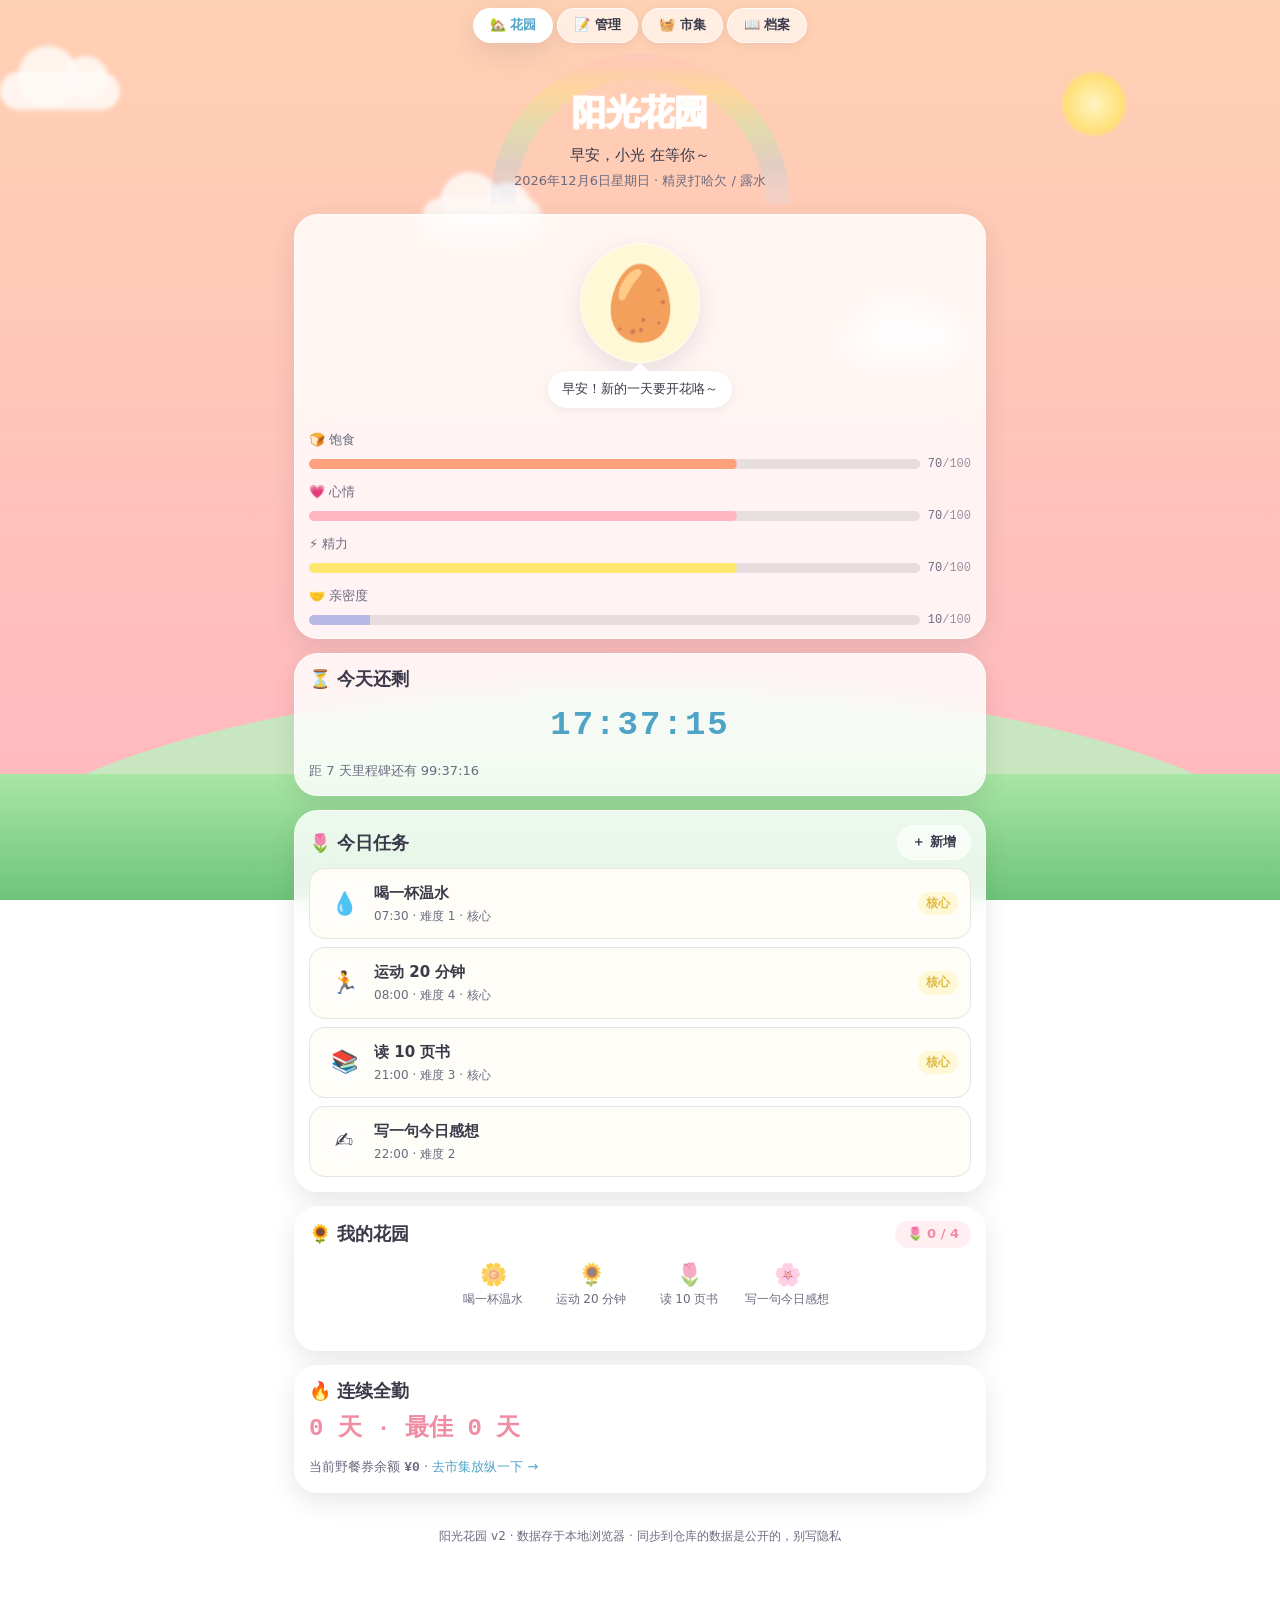
==== commit 44afe244: "feat(deploy): Cloudflare Worker 代理已部署，填入 SYNC_PROXY_URL，实现无令牌跨设备同步" ====
--- a/index.html
+++ b/index.html
@@ -1,216 +1,124 @@
 <!DOCTYPE html>
-<html lang="zh-CN">
+<html lang="zh-CN" data-period="morning">
 <head>
   <meta charset="UTF-8" />
-  <meta name="viewport" content="width=device-width, initial-scale=1.0" />
-  <!-- 固定深色主题：告诉浏览器表单控件 / 滚动条也走深色 -->
-  <meta name="color-scheme" content="dark" />
-  <meta name="theme-color" content="#060a16" />
+  <meta name="viewport" content="width=device-width, initial-scale=1.0, viewport-fit=cover" />
+  <meta name="color-scheme" content="light" />
+  <meta name="theme-color" content="#87CEEB" />
   <meta name="apple-mobile-web-app-capable" content="yes" />
-  <meta name="apple-mobile-web-app-status-bar-style" content="black-translucent" />
-  <meta name="apple-mobile-web-app-title" content="星河契约" />
-  <title>天文台 · 星河契约</title>
+  <meta name="apple-mobile-web-app-title" content="阳光花园" />
+  <title>阳光花园 · 今天也要开花呀</title>
   <link rel="manifest" href="manifest.webmanifest" />
   <link rel="apple-touch-icon" sizes="180x180" href="assets/apple-touch-icon.png" />
   <link rel="icon" type="image/png" sizes="32x32" href="assets/favicon-32.png" />
-  <!-- v6 主题防闪：必须在 styles.css 之前落 data-theme，否则会先闪一帧默认色 -->
+
+  <!-- 防闪白：CSS 加载前先按当前时段把天空色写到 :root，避免先白一帧（§6.3 第 5 条） -->
   <script>
     (function () {
       try {
-        var mode = "auto";
-        var value = "";
-        var raw = localStorage.getItem("runform_theme");
-        if (raw) {
-          var o = JSON.parse(raw);
-          if (o && typeof o === "object") {
-            mode = o.mode === "manual" ? "manual" : "auto";
-            value = typeof o.value === "string" ? o.value : "";
-          }
-        }
-        var t = mode === "manual" && value ? value : "";
-        if (!t) {
-          var h = new Date().getHours();
-          t = h < 5 ? "polar" : h < 8 ? "dawn" : h < 18 ? "origin" : "midnight";
-        }
-        if (t && t !== "origin") document.documentElement.setAttribute("data-theme", t);
-      } catch (e) {
-        /* 读不到就用默认主题，绝不因此白屏 */
-      }
+        var h = new Date().getHours();
+        var p = h < 6 ? "night" : h < 9 ? "sunrise" : h < 12 ? "morning"
+              : h < 14 ? "noon" : h < 18 ? "golden" : h < 20 ? "dusk" : "night";
+        var SKY = {
+          sunrise: ["#FFD1B3", "#FFB6C1"], morning: ["#87CEEB", "#BFEFFF"],
+          noon: ["#FFE66D", "#FFF3B0"], golden: ["#FFE9A8", "#98FB98"],
+          dusk: ["#FFA07A", "#E6E6FA"], night: ["#1B2A5B", "#3D5A98"]
+        };
+        var s = SKY[p], r = document.documentElement;
+        r.setAttribute("data-period", p);
+        r.style.setProperty("--g-sky-from", s[0]);
+        r.style.setProperty("--g-sky-to", s[1]);
+      } catch (e) { /* 读不到就交给 tokens.css 的默认值 */ }
     })();
   </script>
-  <link rel="stylesheet" href="styles.css" />
+
+  <link rel="stylesheet" href="styles/tokens.css" />
+  <link rel="stylesheet" href="styles/base.css" />
+  <link rel="stylesheet" href="styles/scene.css" />
+  <link rel="stylesheet" href="styles/pet.css" />
+  <link rel="stylesheet" href="styles/garden.css" />
+  <link rel="stylesheet" href="styles/ui.css" />
+  <link rel="stylesheet" href="styles/shop.css" />
 </head>
 <body>
-  <main class="container" id="app-root">
-    <!-- 顶部胶囊导航：由 components.js 的 uiNav('home') 注入 -->
-    <div id="nav-slot"></div>
+  <!-- 场景层：天空 / 云 / 彩虹 / 山丘 / 草地，动态元素由 js/ui/scene.js 注入 -->
+  <div class="g-scene" id="scene-root" aria-hidden="true">
+    <div class="g-scene__sky"></div>
+    <div class="g-scene__clouds" id="cloud-layer"></div>
+    <div class="g-scene__rainbow"></div>
+    <div class="g-scene__sun"></div>
+    <div class="g-scene__hills"></div>
+    <div class="g-scene__grass"></div>
+    <div class="g-scene__decor" id="decor-layer"></div>
+    <div class="g-scene__particles" id="particle-layer"></div>
+    <div class="g-scene__weather" id="weather-layer"></div>
+  </div>
 
-    <!-- 页头：观星台身份 + 时段旁白 + 日期 -->
-    <header class="hero">
-      <h1 class="hero-title">天文台</h1>
-      <p class="hero-subtitle" id="sky-poem">今夜也在这里，看着自己的星。</p>
-      <p class="hero-meta">
-        <span id="greeting">🌌 你好</span> · <span id="today-date">—</span>
+  <nav class="g-nav" id="g-nav" aria-label="主导航">
+    <a class="g-nav__link g-nav__link--active" href="index.html">🏡 花园</a>
+    <a class="g-nav__link" href="manage.html">📝 管理</a>
+    <a class="g-nav__link" href="shop.html">🧺 市集</a>
+    <a class="g-nav__link" href="stats.html">📖 档案</a>
+  </nav>
+
+  <main class="g-main" id="app-root">
+    <header class="g-hero">
+      <h1 class="g-hero__title">阳光花园</h1>
+      <p class="g-hero__sub" id="greeting">今天也要开花呀</p>
+      <p class="g-hero__meta">
+        <span id="today-date">—</span> · <span id="period-note">—</span>
       </p>
-      <!-- v6 段位徽章：独立槽位，不碰 renderHeader() 里那两段逻辑 -->
-      <p class="hero-meta" id="rank-slot"><!-- uiRankBadge 注入 --></p>
     </header>
 
-    <!-- 提醒数据降级提示（读不到 data/reminder-state.json 时出现） -->
-    <div class="chip-wrap" id="chip-wrap" hidden>
-      <span class="offline-chip" id="offline-chip"></span>
-    </div>
-
-    <!-- 主卡：下一颗要点亮的星 + 今夜进度环 -->
-    <section class="card next-card theme-gold" id="next-card">
-      <div class="next-ring" id="next-ring"><!-- uiRing 注入 --></div>
-
-      <div class="next-body" id="next-body">
-        <p class="next-kicker">下一颗要点亮的星</p>
-        <h2 class="next-name">
-          <span class="next-icon" id="next-icon" aria-hidden="true">🌟</span>
-          <span id="next-name">—</span>
-        </h2>
-        <p class="next-desc" id="next-desc" hidden></p>
-        <p class="next-meta" id="next-meta">—</p>
-        <span class="next-count" id="next-countdown">—</span>
-        <div class="next-actions">
-          <!-- 「点亮」保留为二级按钮，可在星图页的设置抽屉里关闭 -->
-          <button type="button" class="btn btn-ghost btn-sm" id="manual-check-btn" hidden>
-            点亮
-          </button>
-          <a class="btn btn-ghost btn-sm" href="manage.html">去星图</a>
-        </div>
-      </div>
-
-      <p class="empty-hint" id="next-empty" hidden>
-        <span class="empty-icon" aria-hidden="true">🌑</span>
-        你的星空还是一片暗区，去 <a href="manage.html">星图</a> 缔结第一颗星吧。
-      </p>
+    <!-- 精灵 + 四项状态条 -->
+    <section class="g-card g-card--pet" id="pet-card">
+      <div class="g-pet" id="pet-slot"><!-- systems/pet.js render() 注入 --></div>
+      <div class="g-pet__stats" id="pet-stats"><!-- 饱食 / 心情 / 能量 / 亲密 --></div>
     </section>
 
-    <!-- v6 · 此刻的颜色：只在刚点亮一颗星之后出现，随手一点，不点也行 -->
-    <section class="card" id="mood-card" hidden>
-      <div class="card-head">
-        <h2 class="card-title">🎨 刚才那一下</h2>
-        <button type="button" class="mini-btn" id="mood-skip">不记了</button>
-      </div>
-      <div id="mood-slot"><!-- uiMoodPicker 注入 --></div>
+    <!-- 今日倒计时 + 里程碑 -->
+    <section class="g-card" id="countdown-card">
+      <h2 class="g-card__title">⏳ 今天还剩</h2>
+      <p class="g-countdown u-num" id="countdown-slot">--:--:--</p>
+      <p class="u-hint" id="countdown-milestone"></p>
     </section>
 
-    <!-- v6 · 静坐一程（专注计时）：focus.js 按需注入后才渲染 -->
-    <section class="card" id="focus-card" hidden>
-      <div class="card-head">
-        <h2 class="card-title">🕯 静坐一程</h2>
-        <button type="button" class="mini-btn" id="focus-log-btn">看记录</button>
+    <!-- 今日任务（N 朵花对应 N 个每日任务） -->
+    <section class="g-card" id="tasks-card">
+      <div class="g-card__head u-row u-row--between">
+        <h2 class="g-card__title">🌷 今日任务</h2>
+        <a class="u-btn u-btn--ghost u-btn--sm" href="manage.html">＋ 新增</a>
       </div>
-      <div id="focus-slot"><!-- uiFocusDial 注入 --></div>
-      <div id="focus-log" hidden><!-- 近期专注记录 --></div>
+      <ul class="g-task-list" id="task-list"></ul>
+      <p class="u-hint" id="task-empty" hidden>还没有任务，去「管理」种下第一颗种子吧。</p>
     </section>
 
-    <!-- 天象概览：四个天文指标 -->
-    <section class="card">
-      <div class="card-head">
-        <h2 class="card-title">🌌 今夜天象</h2>
-        <a class="mini-btn" href="stats.html">看星历</a>
+    <!-- 花园 -->
+    <section class="g-card" id="garden-card">
+      <div class="g-card__head u-row u-row--between">
+        <h2 class="g-card__title">🌻 我的花园</h2>
+        <span class="u-badge" id="bloom-badge">0 / 0</span>
       </div>
-
-      <div class="stat-grid stat-grid--astro">
-        <div class="stat-tile theme-blue">
-          <span class="stat-glyph" aria-hidden="true">✦</span>
-          <div class="stat-astro-text">
-            <span class="stat-value" id="stat-active">0</span>
-            <span class="stat-label">已缔结星数</span>
-          </div>
-        </div>
-
-        <div class="stat-tile theme-teal" id="tile-today">
-          <span class="stat-glyph" aria-hidden="true">🌙</span>
-          <div class="stat-astro-text">
-            <span class="stat-value" id="stat-today">0</span>
-            <span class="stat-label">今夜待点亮</span>
-          </div>
-        </div>
-
-        <div class="stat-tile theme-gold stat-tile--comet">
-          <div class="stat-comet" id="comet-slot"><!-- uiComet 注入 --></div>
-          <div class="stat-astro-text">
-            <span class="stat-value" id="stat-streak">0</span>
-            <span class="stat-label">连续天数 · 彗尾</span>
-          </div>
-        </div>
-
-        <div class="stat-tile theme-violet stat-tile--moon">
-          <div class="stat-moon" id="moon-slot"><!-- uiMoonPhase 注入 --></div>
-          <div class="stat-astro-text">
-            <span class="stat-value" id="stat-rate">0%</span>
-            <span class="stat-label" id="moon-name">近 30 天盈亏</span>
-          </div>
-        </div>
-      </div>
+      <div class="g-garden" id="garden-slot"></div>
     </section>
 
-    <!-- 今晚的星轨 -->
-    <section class="card">
-      <h2 class="card-title">🛰 今晚的星轨</h2>
-      <ul class="rail" id="timeline"><!-- uiTimelineStar 注入 --></ul>
-      <div id="timeline-empty" hidden><!-- uiEmpty 注入 --></div>
+    <!-- 连续全勤 + 野餐篮进度 -->
+    <section class="g-card" id="streak-card">
+      <h2 class="g-card__title">🔥 连续全勤</h2>
+      <p class="g-streak u-num">
+        <span id="streak-current">0</span> 天 · 最佳 <span id="streak-best">0</span> 天
+      </p>
+      <p class="u-hint" id="coupon-hint">再坚持几天，就能拿到野餐篮美食券啦。</p>
     </section>
 
-    <!-- 近 12 周星点图 -->
-    <section class="card">
-      <div class="card-head">
-        <h2 class="card-title">✨ 近 12 周星点</h2>
-        <a class="mini-btn" href="stats.html">查看全年</a>
-      </div>
-      <div id="mini-heatmap"><!-- uiStarHeatmap 注入 --></div>
-    </section>
-
-    <!-- 星语 -->
-    <section class="card quote-card">
-      <div id="daily-quote"><!-- uiSkyQuote 注入 --></div>
-    </section>
-
-    <footer class="footer">
-      <p>星河契约 · RUN-form · 数据存于本地浏览器</p>
+    <footer class="g-footer">
+      阳光花园 v2 · 数据存于本地浏览器 · 同步到仓库的数据是公开的，别写隐私
     </footer>
   </main>
 
-  <!-- v6 星屑画布（z-index 60，永不吃点击） -->
-  <canvas id="fx-layer" aria-hidden="true"></canvas>
-  <!-- v6 浮层挂载点（z-index 80，toast 仍在其上） -->
   <div id="overlay-root"></div>
+  <div id="toast" class="g-toast" role="status" aria-live="polite" hidden></div>
 
-  <!-- 全局 toast 提示容器 -->
-  <div id="toast" class="toast" role="status" aria-live="polite" hidden></div>
-
-  <!-- PWA：注册 Service Worker（异步，不阻塞页面） -->
-  <script src="register-sw.js"></script>
-  <!-- 背景图 blur-up：高清图加载完后淡出低清占位 -->
-  <script>
-    (function () {
-      const img = new Image();
-      img.src = "assets/bg-vangogh-ocean.webp";
-      if (img.complete) {
-        document.body.classList.add("bg-ready");
-      } else {
-        img.addEventListener("load", function () {
-          document.body.classList.add("bg-ready");
-        });
-      }
-    })();
-  </script>
-  <!-- ⚠️ 加载顺序固定：store.js → v6 核心模块 → components.js → app.js
-       首页只同步加载核心 5 个（约 43KB，卡在 45KB 预算内）；
-       onboarding / focus / whitenoise / shortcuts / ambient / screensaver
-       由 app.js 的 loadModule() 按需注入，老用户永远不下载引导脚本。 -->
-  <script src="store.js"></script>
-  <script src="sensory.js"></script>
-  <script src="theme.js"></script>
-  <script src="rank.js"></script>
-  <script src="mood.js"></script>
-  <script src="celebrate.js"></script>
-  <script src="components.js"></script>
-  <script src="app.js"></script>
+  <script src="js/core/boot.js"></script>
 </body>
 </html>
--- a/styles/tokens.css
+++ b/styles/tokens.css
@@ -0,0 +1,141 @@
+/**
+ * styles/tokens.css —— 设计令牌（全局唯一真源）
+ *
+ * 归属：地基（T01，已实现）。
+ * 约定：
+ *   · B/C/D 组只能用这里定义的变量，**不得再硬编码颜色 / 圆角 / 阴影**。
+ *   · 变量命名 --g-<语义>（设计文档 §8.1）。
+ *   · 时段天空色由防闪脚本与 js/ui/scene.js 覆盖 --g-sky-from / --g-sky-to，
+ *     本文件只提供 6 个时段的**定义**与白天默认值。
+ *
+ * 字体：不引外链 CDN，用 system-ui + 圆润 fallback 栈；标题描边用 -webkit-text-stroke。
+ */
+:root {
+  /* ============ 六主色（设计文档 §2.2 指定） ============ */
+  --g-sky: #87ceeb;         /* 天空蓝 */
+  --g-mint: #98fb98;        /* 薄荷绿 */
+  --g-lemon: #ffe66d;       /* 柠檬黄 */
+  --g-coral: #ffb6c1;       /* 珊瑚粉 */
+  --g-lavender: #e6e6fa;    /* 薰衣草紫 */
+  --g-orange: #ffa07a;      /* 暖橙 */
+
+  /* 主色加深（文字 / 描边 / 进度条底色用） */
+  --g-sky-deep: #4fa3c7;
+  --g-mint-deep: #63c977;
+  --g-lemon-deep: #e0b93f;
+  --g-coral-deep: #f08ca3;
+  --g-lavender-deep: #b9b9e8;
+  --g-orange-deep: #e8764f;
+
+  /* 主色减淡（卡片底 / 高亮底用） */
+  --g-sky-soft: #dff1fb;
+  --g-mint-soft: #e4fce4;
+  --g-lemon-soft: #fff8d6;
+  --g-coral-soft: #ffeef2;
+  --g-lavender-soft: #f4f4fe;
+  --g-orange-soft: #ffece3;
+
+  /* ============ 中性色 ============ */
+  --g-ink: #3a3a4a;
+  --g-ink-soft: #6b6b80;
+  --g-paper: #fffdf7;
+  --g-paper-2: #fdf7ea;
+  --g-line: rgba(58, 58, 74, 0.12);
+  --g-white: #ffffff;
+
+  /* ============ 6 个时段的天空色（设计文档 §5.11 PERIODS） ============ */
+  --g-sky-sunrise-from: #ffd1b3;
+  --g-sky-sunrise-to: #ffb6c1;
+
+  --g-sky-morning-from: #87ceeb;
+  --g-sky-morning-to: #bfefff;
+
+  --g-sky-noon-from: #ffe66d;
+  --g-sky-noon-to: #fff3b0;
+
+  --g-sky-golden-from: #ffe9a8;
+  --g-sky-golden-to: #98fb98;
+
+  --g-sky-dusk-from: #ffa07a;
+  --g-sky-dusk-to: #e6e6fa;
+
+  --g-sky-night-from: #1b2a5b;
+  --g-sky-night-to: #3d5a98;
+
+  /* 当前生效的天空（被防闪脚本 / scene.js 覆盖） */
+  --g-sky-from: var(--g-sky-morning-from);
+  --g-sky-to: var(--g-sky-morning-to);
+
+  /* 地面与文字：夜间会由 scene.css 按 [data-period="night"] 反色 */
+  --g-grass-from: #a8e6a3;
+  --g-grass-to: #6fc47a;
+  --g-hill: #bfeec0;
+  --g-text: var(--g-ink);
+  --g-text-soft: var(--g-ink-soft);
+  --g-text-on-sky: var(--g-ink);
+
+  /* ============ 圆角 ============ */
+  --g-radius-sm: 10px;
+  --g-radius-md: 16px;
+  --g-radius-lg: 24px;
+  --g-radius-xl: 32px;
+  --g-radius-pill: 999px;
+
+  /* ============ 阴影 ============ */
+  --g-shadow-sm: 0 2px 8px rgba(58, 58, 74, 0.08);
+  --g-shadow-md: 0 8px 24px rgba(58, 58, 74, 0.12);
+  --g-shadow-lg: 0 16px 40px rgba(58, 58, 74, 0.18);
+
+  /* ============ 毛玻璃 ============ */
+  --g-glass-bg: rgba(255, 255, 255, 0.62);
+  --g-glass-bg-strong: rgba(255, 255, 255, 0.82);
+  --g-glass-border: rgba(255, 255, 255, 0.75);
+  --g-glass-blur: 14px;
+
+  /* ============ 字体栈（无外链 CDN） ============ */
+  --g-font: system-ui, -apple-system, "PingFang SC", "HarmonyOS Sans SC", "Noto Sans CJK SC",
+    "Microsoft YaHei UI", "Microsoft YaHei", "Segoe UI", Roboto, "Helvetica Neue", Arial, sans-serif;
+  --g-font-title: "PingFang SC", "HarmonyOS Sans SC", system-ui, -apple-system,
+    "Microsoft YaHei UI", "Segoe UI", sans-serif;
+  --g-font-num: "SF Mono", ui-monospace, Menlo, Consolas, "Courier New", monospace;
+
+  --g-fs-xs: 12px;
+  --g-fs-sm: 13px;
+  --g-fs-md: 15px;
+  --g-fs-lg: 18px;
+  --g-fs-xl: 24px;
+  --g-fs-2xl: 34px;
+
+  /* ============ 间距 ============ */
+  --g-gap-xs: 4px;
+  --g-gap-sm: 8px;
+  --g-gap-md: 14px;
+  --g-gap-lg: 20px;
+  --g-gap-xl: 32px;
+
+  /* ============ 层级 ============ */
+  --g-z-scene: 0;
+  --g-z-content: 10;
+  --g-z-nav: 40;
+  --g-z-fx: 60;
+  --g-z-overlay: 80;
+  --g-z-toast: 100;
+
+  /* ============ 动效 ============ */
+  --g-dur-fast: 160ms;
+  --g-dur-mid: 320ms;
+  --g-dur-slow: 720ms;
+  --g-ease: cubic-bezier(0.34, 1.36, 0.64, 1);
+
+  /* ============ 四项状态条（精灵） ============ */
+  --g-stat-food: var(--g-orange);
+  --g-stat-mood: var(--g-coral);
+  --g-stat-energy: var(--g-lemon);
+  --g-stat-bond: var(--g-lavender-deep);
+
+  /* ============ 语义色 ============ */
+  --g-ok: var(--g-mint-deep);
+  --g-warn: var(--g-lemon-deep);
+  --g-danger: #ef7a7a;
+  --g-info: var(--g-sky-deep);
+}
--- a/styles/base.css
+++ b/styles/base.css
@@ -0,0 +1,353 @@
+/**
+ * styles/base.css —— reset / 排版 / 滚动条 / .u-* 工具类 / 无障碍焦点环 / 导航与页脚
+ *
+ * 归属：地基（T01，已实现）。
+ * 边界说明：
+ *   · 本站**导航栏与页脚**由地基定义（4 个页面共用，B 组不要重复实现）。
+ *   · 卡片 / 按钮 / 状态条 / 环形进度 / 弹窗 / 徽章 / 任务卡 属于 ui.css（B 组），本文件不碰。
+ *   · z-index 全部取自 tokens.css 的 --g-z-*，禁止写魔法数字。
+ */
+
+/* ---------------- reset ---------------- */
+*,
+*::before,
+*::after {
+  box-sizing: border-box;
+}
+
+html,
+body {
+  margin: 0;
+  padding: 0;
+  min-height: 100%;
+}
+
+html {
+  -webkit-text-size-adjust: 100%;
+  text-size-adjust: 100%;
+}
+
+body {
+  font-family: var(--g-font);
+  font-size: var(--g-fs-md);
+  line-height: 1.6;
+  color: var(--g-text);
+  background: linear-gradient(180deg, var(--g-sky-from) 0%, var(--g-sky-to) 100%);
+  background-attachment: fixed;
+  -webkit-font-smoothing: antialiased;
+  transition: background var(--g-dur-slow) linear;
+}
+
+h1,
+h2,
+h3,
+h4,
+p,
+ul,
+ol,
+figure {
+  margin: 0;
+}
+
+ul,
+ol {
+  padding: 0;
+  list-style: none;
+}
+
+img,
+svg,
+canvas {
+  display: block;
+  max-width: 100%;
+}
+
+button,
+input,
+select,
+textarea {
+  font: inherit;
+  color: inherit;
+}
+
+button {
+  cursor: pointer;
+  border: 0;
+  background: none;
+}
+
+a {
+  color: var(--g-info);
+  text-decoration: none;
+}
+
+table {
+  border-collapse: collapse;
+  width: 100%;
+}
+
+[hidden] {
+  display: none !important;
+}
+
+/* ---------------- 无障碍焦点环 ---------------- */
+:focus {
+  outline: none;
+}
+
+:focus-visible {
+  outline: 3px solid var(--g-sky-deep);
+  outline-offset: 2px;
+  border-radius: var(--g-radius-sm);
+}
+
+/* ---------------- 排版 ---------------- */
+.u-title {
+  font-family: var(--g-font-title);
+  font-weight: 800;
+  letter-spacing: 0.02em;
+  line-height: 1.25;
+}
+
+/* 标题描边：不引外链字体的圆润替代方案 */
+.u-title-stroke {
+  -webkit-text-stroke: 2px var(--g-white);
+  paint-order: stroke fill;
+  text-shadow: 0 2px 0 rgba(255, 255, 255, 0.55);
+}
+
+.u-num {
+  font-family: var(--g-font-num);
+  font-variant-numeric: tabular-nums;
+}
+
+.u-hint {
+  margin: var(--g-gap-sm) 0 0;
+  font-size: var(--g-fs-sm);
+  color: var(--g-text-soft);
+}
+
+/* ---------------- 滚动条 ---------------- */
+* {
+  scrollbar-width: thin;
+  scrollbar-color: rgba(58, 58, 74, 0.25) transparent;
+}
+
+::-webkit-scrollbar {
+  width: 8px;
+  height: 8px;
+}
+
+::-webkit-scrollbar-thumb {
+  background: rgba(58, 58, 74, 0.22);
+  border-radius: var(--g-radius-pill);
+}
+
+::-webkit-scrollbar-thumb:hover {
+  background: rgba(58, 58, 74, 0.35);
+}
+
+::-webkit-scrollbar-track {
+  background: transparent;
+}
+
+/* ---------------- 布局骨架 ---------------- */
+.g-main {
+  position: relative;
+  z-index: var(--g-z-content);
+  max-width: 720px;
+  margin: 0 auto;
+  padding: var(--g-gap-lg) var(--g-gap-md) 96px;
+  display: flex;
+  flex-direction: column;
+  gap: var(--g-gap-md);
+}
+
+.g-hero {
+  padding: var(--g-gap-md) 0 var(--g-gap-sm);
+  text-align: center;
+}
+
+.g-hero__title {
+  font-family: var(--g-font-title);
+  font-size: var(--g-fs-2xl);
+  font-weight: 800;
+  color: var(--g-white);
+  -webkit-text-stroke: 2px rgba(255, 255, 255, 0.85);
+  paint-order: stroke fill;
+}
+
+.g-hero__sub {
+  margin-top: var(--g-gap-xs);
+  font-size: var(--g-fs-md);
+  color: var(--g-text-on-sky);
+}
+
+.g-hero__meta {
+  margin-top: var(--g-gap-xs);
+  font-size: var(--g-fs-sm);
+  color: var(--g-text-soft);
+}
+
+/* ---------------- 胶囊导航（4 页共用） ---------------- */
+.g-nav {
+  position: sticky;
+  top: 0;
+  z-index: var(--g-z-nav);
+  display: flex;
+  justify-content: center;
+  gap: var(--g-gap-xs);
+  margin: 0 auto;
+  padding: var(--g-gap-sm);
+  max-width: 720px;
+  pointer-events: none;
+}
+
+.g-nav__link {
+  pointer-events: auto;
+  padding: 6px 16px;
+  border-radius: var(--g-radius-pill);
+  font-size: var(--g-fs-sm);
+  font-weight: 600;
+  color: var(--g-ink);
+  background: var(--g-glass-bg);
+  border: 1px solid var(--g-glass-border);
+  backdrop-filter: blur(var(--g-glass-blur));
+  -webkit-backdrop-filter: blur(var(--g-glass-blur));
+  box-shadow: var(--g-shadow-sm);
+  transition: transform var(--g-dur-fast) var(--g-ease), background var(--g-dur-fast) linear;
+}
+
+.g-nav__link:hover {
+  transform: translateY(-1px);
+}
+
+.g-nav__link--active {
+  background: var(--g-white);
+  color: var(--g-sky-deep);
+  box-shadow: var(--g-shadow-md);
+}
+
+/* ---------------- 页脚 ---------------- */
+.g-footer {
+  padding: var(--g-gap-lg) var(--g-gap-md);
+  text-align: center;
+  font-size: var(--g-fs-xs);
+  color: var(--g-text-soft);
+}
+
+/* ---------------- toast 容器（内容由 ui/fx.js 填） ---------------- */
+.g-toast {
+  position: fixed;
+  left: 50%;
+  bottom: 84px;
+  transform: translateX(-50%) translateY(8px);
+  z-index: var(--g-z-toast);
+  max-width: 86vw;
+  padding: 10px 18px;
+  border-radius: var(--g-radius-pill);
+  background: rgba(58, 58, 74, 0.92);
+  color: var(--g-white);
+  font-size: var(--g-fs-sm);
+  opacity: 0;
+  transition: opacity var(--g-dur-mid) linear, transform var(--g-dur-mid) var(--g-ease);
+}
+
+.g-toast.is-show {
+  opacity: 1;
+  transform: translateX(-50%) translateY(0);
+}
+
+/* ---------------- .u-* 工具类 ---------------- */
+.u-row {
+  display: flex;
+  align-items: center;
+  gap: var(--g-gap-sm);
+}
+
+.u-row--between {
+  justify-content: space-between;
+}
+
+.u-row--wrap {
+  flex-wrap: wrap;
+}
+
+.u-col {
+  display: flex;
+  flex-direction: column;
+  gap: var(--g-gap-sm);
+}
+
+.u-grid {
+  display: grid;
+  gap: var(--g-gap-md);
+}
+
+.u-grid--2 {
+  grid-template-columns: repeat(2, minmax(0, 1fr));
+}
+
+.u-center {
+  text-align: center;
+}
+
+.u-right {
+  text-align: right;
+}
+
+.u-mt-0 { margin-top: 0; }
+.u-mt-sm { margin-top: var(--g-gap-sm); }
+.u-mt-md { margin-top: var(--g-gap-md); }
+.u-mb-sm { margin-bottom: var(--g-gap-sm); }
+.u-grow { flex: 1 1 auto; }
+.u-shrink-0 { flex: 0 0 auto; }
+
+.u-muted {
+  color: var(--g-text-soft);
+}
+
+.u-sm {
+  font-size: var(--g-fs-sm);
+}
+
+.u-xs {
+  font-size: var(--g-fs-xs);
+}
+
+.u-ellipsis {
+  overflow: hidden;
+  text-overflow: ellipsis;
+  white-space: nowrap;
+}
+
+.u-clamp-2 {
+  display: -webkit-box;
+  -webkit-line-clamp: 2;
+  -webkit-box-orient: vertical;
+  overflow: hidden;
+}
+
+/* 屏幕阅读器专用 */
+.u-sr-only {
+  position: absolute;
+  width: 1px;
+  height: 1px;
+  padding: 0;
+  margin: -1px;
+  overflow: hidden;
+  clip: rect(0, 0, 0, 0);
+  white-space: nowrap;
+  border: 0;
+}
+
+/* ---------------- 降级：减少动效 ---------------- */
+@media (prefers-reduced-motion: reduce) {
+  *,
+  *::before,
+  *::after {
+    animation-duration: 0.001ms !important;
+    animation-iteration-count: 1 !important;
+    transition-duration: 0.001ms !important;
+  }
+}
--- a/styles/scene.css
+++ b/styles/scene.css
@@ -0,0 +1,178 @@
+/**
+ * styles/scene.css —— 时段天空 / 云 / 彩虹 / 山丘 / 草地 / 蝴蝶 / 花瓣 / 萤火虫 / 天气覆盖
+ * 归属：B 组（T03）。只用 tokens.css 变量；动画只动 transform / opacity。
+ */
+
+.g-scene {
+  position: fixed;
+  inset: 0;
+  z-index: var(--g-z-scene);
+  overflow: hidden;
+  pointer-events: none;
+}
+
+.g-scene__sky {
+  position: absolute;
+  inset: 0;
+  background: linear-gradient(180deg, var(--g-sky-from) 0%, var(--g-sky-to) 100%);
+  transition: background var(--g-dur-slow) linear;
+}
+
+.g-scene__hills {
+  position: absolute;
+  left: -5%;
+  right: -5%;
+  bottom: -2%;
+  height: 26vh;
+  background: var(--g-hill);
+  border-radius: 50% 50% 0 0 / 100% 100% 0 0;
+  opacity: 0.85;
+}
+.g-scene__grass {
+  position: absolute;
+  left: 0;
+  right: 0;
+  bottom: 0;
+  height: 14vh;
+  background: linear-gradient(180deg, var(--g-grass-from), var(--g-grass-to));
+}
+
+.g-scene__sun {
+  position: absolute;
+  top: 8%;
+  right: 12%;
+  width: 64px;
+  height: 64px;
+  border-radius: 50%;
+  background: radial-gradient(circle at 50% 50%, #fff6c2 0%, #ffe07a 60%, rgba(255, 224, 122, 0) 100%);
+  filter: blur(1px);
+}
+html[data-period="night"] .g-scene__sun {
+  background: radial-gradient(circle at 50% 50%, #fdfdff 0%, #cfd6ff 55%, rgba(207, 214, 255, 0) 100%);
+  box-shadow: 0 0 24px rgba(207, 214, 255, 0.6);
+}
+
+.g-cloud {
+  position: absolute;
+  width: 120px;
+  height: 38px;
+  background: rgba(255, 255, 255, 0.85);
+  border-radius: 40px;
+  filter: blur(2px);
+  opacity: 0.9;
+  animation: g-cloud-drift var(--cloud-dur, 40s) linear infinite;
+  animation-delay: var(--cloud-delay, 0s);
+}
+.g-cloud::before,
+.g-cloud::after {
+  content: "";
+  position: absolute;
+  background: inherit;
+  border-radius: 50%;
+}
+.g-cloud::before { width: 60px; height: 60px; top: -26px; left: 18px; }
+.g-cloud::after { width: 44px; height: 44px; top: -16px; left: 64px; }
+
+@keyframes g-cloud-drift {
+  from { transform: translateX(-30vw); }
+  to { transform: translateX(120vw); }
+}
+
+.g-scene__rainbow {
+  position: absolute;
+  top: 6%;
+  left: 50%;
+  width: 300px;
+  height: 150px;
+  transform: translateX(-50%);
+  border-radius: 300px 300px 0 0;
+  background: linear-gradient(180deg,
+    rgba(255, 182, 193, 0.5), rgba(255, 230, 109, 0.45), rgba(152, 251, 152, 0.4),
+    rgba(135, 206, 235, 0.35), rgba(230, 230, 250, 0.3));
+  -webkit-mask: radial-gradient(circle at 50% 100%, transparent 58%, #000 60%);
+  mask: radial-gradient(circle at 50% 100%, transparent 58%, #000 60%);
+  opacity: 0.7;
+}
+
+.g-butterfly {
+  position: absolute;
+  left: 0;
+  top: var(--bf-top, 30%);
+  font-size: 20px;
+  will-change: transform;
+  animation: g-butterfly-fly var(--bf-dur, 22s) linear infinite;
+  animation-delay: var(--bf-delay, 0s);
+}
+@keyframes g-butterfly-fly {
+  0% { transform: translate(0, 0) rotate(0deg); }
+  25% { transform: translate(18vw, -6vh) rotate(12deg); }
+  50% { transform: translate(40vw, 4vh) rotate(-10deg); }
+  75% { transform: translate(64vw, -4vh) rotate(8deg); }
+  100% { transform: translate(100vw, 2vh) rotate(0deg); }
+}
+
+.g-petal {
+  position: absolute;
+  top: -6%;
+  font-size: 16px;
+  will-change: transform, opacity;
+  animation: g-petal-fall var(--pt-dur, 12s) linear infinite;
+  animation-delay: var(--pt-delay, 0s);
+}
+@keyframes g-petal-fall {
+  0% { transform: translate(0, -4vh) rotate(0deg); opacity: 0.9; }
+  100% { transform: translate(var(--pt-x, 0), 104vh) rotate(320deg); opacity: 0.5; }
+}
+
+.g-firefly {
+  position: absolute;
+  width: 6px;
+  height: 6px;
+  border-radius: 50%;
+  background: #fff6a8;
+  box-shadow: 0 0 8px 2px rgba(255, 246, 168, 0.8);
+  will-change: opacity;
+  animation: g-firefly-tw var(--ff-dur, 3s) ease-in-out infinite;
+  animation-delay: var(--ff-delay, 0s);
+}
+@keyframes g-firefly-tw {
+  0%, 100% { opacity: 0.2; transform: translateY(0); }
+  50% { opacity: 1; transform: translateY(-6px); }
+}
+
+.g-particle {
+  position: absolute;
+  width: 9px;
+  height: 9px;
+  border-radius: 50%;
+  pointer-events: none;
+  will-change: transform, opacity;
+}
+.g-petal-rain {
+  position: absolute;
+  top: -6%;
+  font-size: 16px;
+  pointer-events: none;
+  will-change: transform, opacity;
+  animation: g-petal-fall var(--pr-dur, 3s) linear forwards;
+}
+
+.g-scene__weather {
+  position: absolute;
+  inset: 0;
+  pointer-events: none;
+  transition: background var(--g-dur-slow) linear, opacity var(--g-dur-slow) linear;
+  opacity: 0;
+}
+.g-scene__weather--clear { opacity: 0; }
+.g-scene__weather--cloudy { background: rgba(120, 130, 150, 0.16); opacity: 1; }
+.g-scene__weather--gray { background: rgba(90, 96, 110, 0.30); opacity: 1; }
+.g-scene__weather--fallen { background: rgba(70, 64, 60, 0.42); opacity: 1; }
+.g-scene__weather--bw { background: rgba(40, 40, 48, 0.5); opacity: 1; }
+html[data-weather="bw"] .g-scene__sky,
+html[data-weather="bw"] .g-scene__hills,
+html[data-weather="bw"] .g-scene__grass,
+html[data-weather="bw"] .g-scene__rainbow { filter: grayscale(1); }
+html[data-period="night"] .g-scene__hills { background: #2c3a63; }
+html[data-period="night"] .g-scene__grass { background: linear-gradient(180deg, #243b55, #1b2a5b); }
+html[data-period="night"] .g-scene__rainbow { opacity: 0.25; }
--- a/styles/pet.css
+++ b/styles/pet.css
@@ -0,0 +1,103 @@
+/**
+ * styles/pet.css —— 精灵形态 / 气泡 / 呼吸动画 + 四项状态条
+ * 归属：B 组（T03）。只用 tokens.css 变量；动画只动 transform / opacity。
+ */
+
+.g-pet {
+  display: flex;
+  flex-direction: column;
+  align-items: center;
+  gap: var(--g-gap-sm);
+  padding: var(--g-gap-md) 0;
+}
+
+.g-pet__body {
+  font-size: 72px;
+  line-height: 1;
+  width: 120px;
+  height: 120px;
+  display: flex;
+  align-items: center;
+  justify-content: center;
+  border-radius: 50%;
+  background: var(--g-glass-bg-strong);
+  border: 1px solid var(--g-glass-border);
+  box-shadow: var(--g-shadow-md);
+  will-change: transform;
+  animation: g-pet-breathe 3.6s ease-in-out infinite;
+}
+@keyframes g-pet-breathe {
+  0%, 100% { transform: translateY(0) scale(1); }
+  50% { transform: translateY(-6px) scale(1.03); }
+}
+
+/* 各阶段 / 状态皮肤（仅 transform / opacity / 背景变化） */
+.g-pet__body--egg { background: var(--g-lemon-soft); }
+.g-pet__body--baby { background: var(--g-sky-soft); }
+.g-pet__body--grow { background: var(--g-mint-soft); }
+.g-pet__body--mature { background: var(--g-coral-soft); }
+.g-pet__body--evolve { background: var(--g-lavender-soft); }
+
+.g-pet__body--sick { filter: saturate(0.6); animation-duration: 5.5s; }
+.g-pet__body--sleep { animation-duration: 6s; opacity: 0.85; }
+.g-pet__body--sleep::after {
+  content: "💤";
+  position: absolute;
+  font-size: 18px;
+  margin: -54px 0 0 40px;
+}
+.g-pet__body--faded { opacity: 0.5; filter: grayscale(0.5); }
+.g-pet__body--gone { opacity: 0.28; filter: grayscale(1); animation: none; }
+
+.g-pet__bubble {
+  max-width: 100%;
+  padding: 8px 14px;
+  border-radius: var(--g-radius-pill);
+  background: var(--g-white);
+  color: var(--g-ink);
+  font-size: var(--g-fs-sm);
+  box-shadow: var(--g-shadow-sm);
+  position: relative;
+  text-align: center;
+}
+.g-pet__bubble::before {
+  content: "";
+  position: absolute;
+  top: -6px;
+  left: 50%;
+  transform: translateX(-50%) rotate(45deg);
+  width: 12px;
+  height: 12px;
+  background: var(--g-white);
+}
+
+.g-pet__stats {
+  display: flex;
+  flex-direction: column;
+  gap: var(--g-gap-sm);
+  width: 100%;
+  margin-top: var(--g-gap-sm);
+}
+
+/* 单项状态条（标签 + bar 竖排） */
+.g-stat {
+  display: flex;
+  flex-direction: column;
+  gap: 4px;
+}
+.g-stat__label {
+  font-size: var(--g-fs-sm);
+  color: var(--g-text-soft);
+}
+/* stats.html 的横向数字卡复用 .g-stat 时改为横排 */
+#streak-slot .g-stat,
+.g-rank .g-stat {
+  align-items: center;
+  text-align: center;
+}
+.g-stat__value {
+  font-size: var(--g-fs-2xl);
+  font-weight: 800;
+  color: var(--g-sky-deep);
+  line-height: 1.1;
+}
--- a/styles/garden.css
+++ b/styles/garden.css
@@ -0,0 +1,59 @@
+/**
+ * styles/garden.css —— 花朵 5 阶段 / 枯萎灰化
+ * 归属：B 组（T03）。只用 tokens.css 变量；动画只动 transform / opacity。
+ */
+
+.g-garden {
+  display: flex;
+  flex-wrap: wrap;
+  gap: var(--g-gap-md);
+  justify-content: center;
+  padding: var(--g-gap-sm) 0;
+  min-height: 80px;
+}
+
+.g-flower {
+  display: flex;
+  flex-direction: column;
+  align-items: center;
+  gap: 4px;
+  width: 84px;
+  text-align: center;
+}
+
+.g-flower__bloom {
+  font-size: 34px;
+  line-height: 1;
+  will-change: transform;
+  transform-origin: 50% 100%;
+  transition: transform var(--g-dur-mid) var(--g-ease);
+}
+.g-flower__label {
+  font-size: var(--g-fs-xs);
+  color: var(--g-text-soft);
+  max-width: 100%;
+  overflow: hidden;
+  text-overflow: ellipsis;
+  white-space: nowrap;
+}
+
+/* 阶段：种子 → 发芽 → 花苞 → 初开 → 盛开 */
+.g-flower--s0 .g-flower__bloom { font-size: 22px; opacity: 0.7; }
+.g-flower--s1 .g-flower__bloom { font-size: 26px; }
+.g-flower--s2 .g-flower__bloom { font-size: 30px; }
+.g-flower--s3 .g-flower__bloom { font-size: 34px; }
+.g-flower--s4 .g-flower__bloom {
+  font-size: 40px;
+  animation: g-flower-sway 4s ease-in-out infinite;
+}
+@keyframes g-flower-sway {
+  0%, 100% { transform: rotate(-4deg); }
+  50% { transform: rotate(4deg); }
+}
+
+.g-flower.is-withered .g-flower__bloom {
+  filter: grayscale(1);
+  opacity: 0.45;
+  animation: none;
+}
+.g-flower.is-withered .g-flower__label { color: var(--g-text-soft); opacity: 0.6; }
--- a/styles/ui.css
+++ b/styles/ui.css
@@ -0,0 +1,419 @@
+/**
+ * styles/ui.css —— 卡片 / 按钮 / 状态条 / 环形进度 / 热力图 / 段位 / 成就 / 任务卡 /
+ *                     徽章 / 弹窗 / toast / 图标选择器（全局 UI 基元）
+ * 归属：B 组（T03）。只用 tokens.css 变量；动画只动 transform / opacity。
+ * 说明：本文件与 shop.css 同时被 4 个页面加载，可放任意全局类。
+ */
+
+/* ==================== 卡片 ==================== */
+.g-card {
+  position: relative;
+  z-index: var(--g-z-content);
+  background: var(--g-glass-bg-strong);
+  border: 1px solid var(--g-glass-border);
+  border-radius: var(--g-radius-lg);
+  box-shadow: var(--g-shadow-md);
+  padding: var(--g-gap-md);
+  -webkit-backdrop-filter: blur(var(--g-glass-blur));
+  backdrop-filter: blur(var(--g-glass-blur));
+}
+.g-card--pet { padding-bottom: var(--g-gap-sm); }
+
+.g-card > .g-card__title {
+  display: block;
+  margin-bottom: var(--g-gap-sm);
+}
+.g-card__head {
+  display: flex;
+  align-items: center;
+  gap: var(--g-gap-sm);
+  margin-bottom: var(--g-gap-sm);
+}
+.g-card__icon {
+  font-size: 22px;
+  line-height: 1;
+  flex: 0 0 auto;
+}
+.g-card__titles {
+  display: flex;
+  flex-direction: column;
+  flex: 1 1 auto;
+  min-width: 0;
+}
+.g-card__title {
+  font-family: var(--g-font-title);
+  font-size: var(--g-fs-lg);
+  font-weight: 800;
+  color: var(--g-ink);
+  line-height: 1.25;
+}
+.g-card__sub {
+  font-size: var(--g-fs-sm);
+  color: var(--g-text-soft);
+  margin-top: 2px;
+}
+.g-card__right {
+  margin-left: auto;
+  flex: 0 0 auto;
+}
+.g-card__body { margin-top: var(--g-gap-sm); }
+
+/* ==================== 按钮（.u-btn 与 .g-btn 共用同一套） ==================== */
+.u-btn,
+.g-btn {
+  display: inline-flex;
+  align-items: center;
+  justify-content: center;
+  gap: 6px;
+  padding: 10px 18px;
+  border-radius: var(--g-radius-pill);
+  font-size: var(--g-fs-md);
+  font-weight: 700;
+  color: var(--g-ink);
+  background: var(--g-glass-bg);
+  border: 1px solid var(--g-glass-border);
+  cursor: pointer;
+  -webkit-tap-highlight-color: transparent;
+  transition: transform var(--g-dur-fast) var(--g-ease),
+    background var(--g-dur-fast) linear, box-shadow var(--g-dur-fast) linear;
+}
+.u-btn:active,
+.g-btn:active { transform: translateY(1px) scale(0.985); }
+
+.u-btn--primary,
+.g-btn--primary {
+  background: var(--g-mint-deep);
+  color: var(--g-white);
+  border-color: transparent;
+  box-shadow: var(--g-shadow-sm);
+}
+.u-btn--primary:hover,
+.g-btn--primary:hover { box-shadow: var(--g-shadow-md); }
+
+.u-btn--ghost,
+.g-btn--ghost {
+  background: var(--g-glass-bg);
+  color: var(--g-ink);
+  border-color: var(--g-glass-border);
+}
+.u-btn--ghost:hover,
+.g-btn--ghost:hover { background: var(--g-white); }
+
+.u-btn--sm,
+.g-btn--sm { padding: 6px 14px; font-size: var(--g-fs-sm); }
+
+/* ==================== 状态条 / 进度条 ==================== */
+.g-bar {
+  display: flex;
+  align-items: center;
+  gap: 8px;
+}
+.g-bar__emoji {
+  font-size: 16px;
+  line-height: 1;
+  flex: 0 0 auto;
+}
+.g-bar__track {
+  position: relative;
+  flex: 1 1 auto;
+  height: 10px;
+  border-radius: var(--g-radius-pill);
+  background: var(--g-line);
+  overflow: hidden;
+}
+.g-bar__fill {
+  position: absolute;
+  left: 0;
+  top: 0;
+  bottom: 0;
+  width: 100%;
+  border-radius: inherit;
+  background: var(--bar-color, var(--g-sky));
+  transform-origin: left center;
+  /* 仅动 transform（scaleX 由 JS 内联写入），过渡平滑 */
+  transition: transform var(--g-dur-mid) var(--g-ease);
+}
+.g-bar__num {
+  font-size: var(--g-fs-xs);
+  color: var(--g-text-soft);
+  flex: 0 0 auto;
+}
+.g-bar__max { opacity: 0.7; }
+
+/* 数字卡（stats.html 的 .g-stat 在 #streak-slot / .g-rank 内已横排，见 pet.css） */
+.g-stat__value { line-height: 1.1; }
+
+/* ==================== 环形进度（stats 今日完成度） ==================== */
+.g-ring {
+  display: flex;
+  justify-content: center;
+  padding: var(--g-gap-sm) 0;
+}
+.g-ring svg { overflow: visible; }
+.g-ring__num {
+  font-family: var(--g-font-num);
+  font-size: 24px;
+  font-weight: 800;
+  fill: var(--g-ink);
+}
+.g-ring__sub {
+  font-size: 12px;
+  fill: var(--g-text-soft);
+}
+
+/* ==================== 热力图（近 12 周） ==================== */
+.g-heat {
+  display: flex;
+  gap: 4px;
+  overflow-x: auto;
+  padding: 4px 2px 6px;
+}
+.g-heat__week {
+  display: flex;
+  flex-direction: column;
+  gap: 4px;
+  flex: 0 0 auto;
+}
+.g-heat__cell {
+  width: 13px;
+  height: 13px;
+  border-radius: 4px;
+  background: rgba(120, 140, 120, 0.16);
+}
+.g-heat__cell--l1 { background: #cdeccd; }
+.g-heat__cell--l2 { background: var(--g-mint); }
+.g-heat__cell--l3 { background: var(--g-mint-deep); }
+.g-heat__cell--l4 { background: var(--g-sky-deep); }
+
+/* ==================== 段位 ==================== */
+.g-rank {
+  display: flex;
+  align-items: center;
+  gap: var(--g-gap-md);
+}
+.g-rank__emoji {
+  font-size: 40px;
+  line-height: 1;
+  flex: 0 0 auto;
+}
+.g-rank__main { flex: 1 1 auto; min-width: 0; }
+.g-rank__name {
+  font-weight: 800;
+  font-size: var(--g-fs-lg);
+  color: var(--g-ink);
+}
+.g-rank__next {
+  font-size: var(--g-fs-sm);
+  color: var(--g-text-soft);
+  margin-top: 6px;
+}
+
+/* ==================== 成就墙 ==================== */
+.g-achievements {
+  display: flex;
+  flex-wrap: wrap;
+  gap: var(--g-gap-sm);
+}
+.g-ach {
+  display: flex;
+  flex-direction: column;
+  align-items: center;
+  gap: 2px;
+  width: 74px;
+  padding: 10px 6px;
+  border-radius: var(--g-radius-md);
+  background: var(--g-paper-2);
+  border: 1px solid var(--g-line);
+  opacity: 0.55;
+  transition: transform var(--g-dur-fast) var(--g-ease);
+}
+.g-ach.is-got {
+  opacity: 1;
+  background: var(--g-lemon-soft);
+  border-color: var(--g-lemon-deep);
+}
+.g-ach__emoji { font-size: 26px; line-height: 1; }
+.g-ach__name {
+  font-size: var(--g-fs-xs);
+  text-align: center;
+  color: var(--g-text-soft);
+}
+.g-ach.is-got .g-ach__name { color: var(--g-ink); font-weight: 600; }
+
+/* ==================== 任务卡（今日任务） ==================== */
+.g-task-list {
+  display: flex;
+  flex-direction: column;
+  gap: var(--g-gap-sm);
+}
+.g-task {
+  display: flex;
+  align-items: center;
+  gap: var(--g-gap-sm);
+  padding: 12px;
+  border-radius: var(--g-radius-md);
+  background: var(--g-paper);
+  border: 1px solid var(--g-line);
+  transition: transform var(--g-dur-fast) var(--g-ease),
+    background var(--g-dur-fast) linear, border-color var(--g-dur-fast) linear;
+}
+.g-task:active { transform: scale(0.99); }
+.g-task.is-done {
+  background: var(--g-mint-soft);
+  border-color: var(--g-mint-deep);
+}
+.g-task__check {
+  width: 44px;
+  height: 44px;
+  flex: 0 0 auto;
+  border-radius: 50%;
+  background: var(--g-glass-bg);
+  border: 1px solid var(--g-glass-border);
+  font-size: 22px;
+  line-height: 1;
+  display: flex;
+  align-items: center;
+  justify-content: center;
+  -webkit-tap-highlight-color: transparent;
+}
+.g-task.is-done .g-task__check {
+  background: var(--g-mint-deep);
+  border-color: transparent;
+}
+.g-task__main {
+  flex: 1 1 auto;
+  min-width: 0;
+  display: flex;
+  flex-direction: column;
+  gap: 2px;
+}
+.g-task__name {
+  font-weight: 700;
+  color: var(--g-ink);
+}
+.g-task__meta {
+  font-size: var(--g-fs-xs);
+  color: var(--g-text-soft);
+}
+.g-task__tag {
+  flex: 0 0 auto;
+  font-size: var(--g-fs-xs);
+  font-weight: 700;
+  color: var(--g-lemon-deep);
+  background: var(--g-lemon-soft);
+  padding: 2px 8px;
+  border-radius: var(--g-radius-pill);
+}
+
+/* ==================== 倒计时 / 连续全勤 文字 ==================== */
+.g-countdown {
+  font-size: var(--g-fs-2xl);
+  font-weight: 800;
+  color: var(--g-sky-deep);
+  text-align: center;
+  letter-spacing: 0.04em;
+}
+.g-count__time { letter-spacing: 0.06em; }
+.g-streak {
+  font-size: var(--g-fs-xl);
+  font-weight: 800;
+  color: var(--g-coral-deep);
+}
+
+/* ==================== 徽章 ==================== */
+.u-badge {
+  display: inline-flex;
+  align-items: center;
+  padding: 3px 12px;
+  border-radius: var(--g-radius-pill);
+  background: var(--g-coral-soft);
+  color: var(--g-coral-deep);
+  font-size: var(--g-fs-sm);
+  font-weight: 700;
+  white-space: nowrap;
+}
+
+/* ==================== 弹窗 ==================== */
+.g-overlay {
+  position: fixed;
+  inset: 0;
+  z-index: var(--g-z-overlay);
+  display: flex;
+  align-items: center;
+  justify-content: center;
+  padding: var(--g-gap-md);
+  background: rgba(58, 58, 74, 0.42);
+  opacity: 0;
+  transition: opacity var(--g-dur-mid) linear;
+}
+.g-overlay.is-open { opacity: 1; }
+.g-modal {
+  width: 100%;
+  max-width: 420px;
+  background: var(--g-white);
+  border-radius: var(--g-radius-lg);
+  box-shadow: var(--g-shadow-lg);
+  padding: var(--g-gap-lg);
+  transform: translateY(8px) scale(0.98);
+  transition: transform var(--g-dur-mid) var(--g-ease);
+}
+.g-overlay.is-open .g-modal { transform: translateY(0) scale(1); }
+.g-modal__title {
+  font-family: var(--g-font-title);
+  font-size: var(--g-fs-xl);
+  font-weight: 800;
+  color: var(--g-ink);
+  margin-bottom: var(--g-gap-sm);
+}
+.g-modal__body {
+  font-size: var(--g-fs-md);
+  color: var(--g-text-soft);
+  margin-bottom: var(--g-gap-md);
+}
+.g-modal__body p { margin: 0; }
+.g-modal__actions {
+  display: flex;
+  justify-content: flex-end;
+  gap: var(--g-gap-sm);
+}
+
+/* ==================== 图标选择器 ==================== */
+.g-picker {
+  display: flex;
+  flex-wrap: wrap;
+  gap: 6px;
+}
+.g-picker__item {
+  width: 38px;
+  height: 38px;
+  border-radius: var(--g-radius-md);
+  background: var(--g-paper-2);
+  border: 1px solid var(--g-line);
+  font-size: 20px;
+  line-height: 1;
+  display: flex;
+  align-items: center;
+  justify-content: center;
+  cursor: pointer;
+  -webkit-tap-highlight-color: transparent;
+  transition: transform var(--g-dur-fast) var(--g-ease),
+    border-color var(--g-dur-fast) linear, background var(--g-dur-fast) linear;
+}
+.g-picker__item.is-sel {
+  border-color: var(--g-sky-deep);
+  background: var(--g-sky-soft);
+  transform: scale(1.08);
+}
+
+/* ==================== toast 类型变体 ==================== */
+.g-toast--success { background: rgba(99, 201, 119, 0.95); }
+.g-toast--warning { background: rgba(224, 185, 63, 0.96); color: #4a3a10; }
+.g-toast--error { background: rgba(239, 122, 122, 0.96); }
+.g-toast--info { background: rgba(79, 163, 199, 0.96); }
+
+/* ==================== 降级：减少动效（与 base.css 协同，这里补弹窗位移） ==================== */
+@media (prefers-reduced-motion: reduce) {
+  .g-bar__fill,
+  .g-modal,
+  .g-overlay { transition: none; }
+}
--- a/styles/shop.css
+++ b/styles/shop.css
@@ -0,0 +1,282 @@
+/**
+ * styles/shop.css —— 市集栅格 / 藤编篮 / 积分商店 / 管理页表单·开关·时间输入 / Tab / 任务表 / 推送槽
+ * 归属：C 组（T04），D 组（管理页）共用。只用 tokens.css 变量；动画只动 transform / opacity。
+ * 说明：本文件与 ui.css 同时被 4 个页面加载，任意全局类都可直接放这里。
+ */
+
+/* ==================== 藤编篮库存（市集） ==================== */
+.g-basket-grid {
+  display: grid;
+  grid-template-columns: repeat(auto-fill, minmax(220px, 1fr));
+  gap: var(--g-gap-sm);
+}
+.g-basket-item {
+  display: flex;
+  align-items: center;
+  gap: 10px;
+  padding: 10px;
+  border-radius: var(--g-radius-md);
+  background: var(--g-paper);
+  border: 1px solid var(--g-line);
+  cursor: pointer;
+  transition: border-color var(--g-dur-fast) linear, background var(--g-dur-fast) linear;
+}
+.g-basket-item.is-sel {
+  border-color: var(--g-mint-deep);
+  background: var(--g-mint-soft);
+}
+.g-basket-item__chk {
+  width: 18px;
+  height: 18px;
+  flex: 0 0 auto;
+  accent-color: var(--g-mint-deep);
+}
+.g-basket {
+  display: flex;
+  align-items: center;
+  gap: 10px;
+  flex: 1 1 auto;
+  min-width: 0;
+}
+.g-basket__svg { flex: 0 0 auto; }
+.g-basket__info {
+  display: flex;
+  flex-direction: column;
+  gap: 1px;
+  min-width: 0;
+}
+.g-basket__amt {
+  font-weight: 800;
+  color: var(--g-orange-deep);
+}
+.g-basket__src,
+.g-basket__exp {
+  font-size: var(--g-fs-xs);
+  color: var(--g-text-soft);
+}
+.g-basket__tag { font-size: var(--g-fs-xs); color: var(--g-ok); font-weight: 600; }
+.g-basket.is-used { opacity: 0.55; }
+.g-basket.is-used .g-basket__amt {
+  text-decoration: line-through;
+  color: var(--g-text-soft);
+}
+
+/* ==================== 积分商店 ==================== */
+.g-shop-grid {
+  display: grid;
+  grid-template-columns: repeat(auto-fill, minmax(160px, 1fr));
+  gap: var(--g-gap-md);
+}
+.g-shop-item {
+  display: flex;
+  flex-direction: column;
+  align-items: center;
+  gap: 6px;
+  padding: var(--g-gap-md);
+  border-radius: var(--g-radius-lg);
+  background: var(--g-paper);
+  border: 1px solid var(--g-line);
+  text-align: center;
+}
+.g-shop-item__emoji { font-size: 40px; line-height: 1; }
+.g-shop-item__name { font-weight: 800; color: var(--g-ink); }
+.g-shop-item__desc {
+  font-size: var(--g-fs-xs);
+  color: var(--g-text-soft);
+  min-height: 2.8em;
+}
+.g-shop-item__own { font-size: var(--g-fs-xs); color: var(--g-ink-soft); }
+.g-shop-item__buy { margin-top: 4px; width: 100%; }
+
+/* ==================== 表单（管理页 + 市集放纵餐共用） ==================== */
+.g-form {
+  display: flex;
+  flex-direction: column;
+  gap: var(--g-gap-sm);
+  margin-bottom: var(--g-gap-sm);
+}
+.g-form__row {
+  display: flex;
+  flex-direction: column;
+  gap: 4px;
+}
+.g-form__label {
+  font-size: var(--g-fs-sm);
+  font-weight: 600;
+  color: var(--g-ink);
+}
+.g-form__inline {
+  display: flex;
+  flex-direction: column;
+  gap: 4px;
+  flex: 1 1 auto;
+  min-width: 120px;
+}
+.g-form__row--switch {
+  flex-direction: row;
+  align-items: center;
+  gap: 8px;
+  flex-wrap: wrap;
+}
+.g-form__row--switch .g-form__label { flex: 0 0 auto; }
+.g-form__row--switch input[type="checkbox"] { width: 18px; height: 18px; accent-color: var(--g-mint-deep); }
+
+.g-input {
+  width: 100%;
+  padding: 10px 12px;
+  border-radius: var(--g-radius-md);
+  border: 1px solid var(--g-line);
+  background: var(--g-white);
+  color: var(--g-ink);
+  font-size: var(--g-fs-md);
+  transition: border-color var(--g-dur-fast) linear, box-shadow var(--g-dur-fast) linear;
+}
+.g-input:focus {
+  border-color: var(--g-sky-deep);
+  box-shadow: 0 0 0 3px var(--g-sky-soft);
+  outline: none;
+}
+.g-input::placeholder { color: var(--g-text-soft); }
+
+.g-hr {
+  border: 0;
+  border-top: 1px solid var(--g-line);
+  margin: var(--g-gap-md) 0;
+}
+
+/* 开关行（推送槽位用 .g-switch 包 checkbox + 文字） */
+.g-switch {
+  display: inline-flex;
+  align-items: center;
+  gap: 8px;
+  font-size: var(--g-fs-sm);
+  color: var(--g-ink);
+}
+.g-switch input[type="checkbox"] { width: 18px; height: 18px; accent-color: var(--g-mint-deep); }
+
+/* ==================== Tab（管理页） ==================== */
+.g-tabs {
+  display: flex;
+  gap: var(--g-gap-xs);
+  padding: 6px;
+  border-radius: var(--g-radius-pill);
+  background: var(--g-glass-bg);
+  border: 1px solid var(--g-glass-border);
+  -webkit-backdrop-filter: blur(var(--g-glass-blur));
+  backdrop-filter: blur(var(--g-glass-blur));
+}
+.g-tabs__tab {
+  flex: 1 1 auto;
+  padding: 8px 10px;
+  border-radius: var(--g-radius-pill);
+  font-size: var(--g-fs-sm);
+  font-weight: 600;
+  color: var(--g-ink);
+  background: transparent;
+  white-space: nowrap;
+  transition: background var(--g-dur-fast) linear, color var(--g-dur-fast) linear;
+}
+.g-tabs__tab.is-active {
+  background: var(--g-white);
+  color: var(--g-sky-deep);
+  box-shadow: var(--g-shadow-sm);
+}
+
+/* ==================== 任务表（管理页） ==================== */
+.g-plan-list {
+  display: flex;
+  flex-direction: column;
+  gap: var(--g-gap-sm);
+  margin-top: var(--g-gap-sm);
+}
+.g-plan {
+  display: flex;
+  align-items: center;
+  gap: var(--g-gap-sm);
+  padding: 12px;
+  border-radius: var(--g-radius-md);
+  background: var(--g-paper);
+  border: 1px solid var(--g-line);
+  transition: opacity var(--g-dur-fast) linear;
+}
+.g-plan.is-off { opacity: 0.5; }
+.g-plan__icon { font-size: 24px; line-height: 1; flex: 0 0 auto; }
+.g-plan__main {
+  flex: 1 1 auto;
+  min-width: 0;
+  display: flex;
+  flex-direction: column;
+  gap: 2px;
+}
+.g-plan__name { font-weight: 700; color: var(--g-ink); }
+.g-plan__core {
+  font-size: var(--g-fs-xs);
+  font-weight: 700;
+  color: var(--g-lemon-deep);
+  margin-left: 6px;
+}
+.g-plan__meta { font-size: var(--g-fs-xs); color: var(--g-text-soft); }
+.g-plan__acts {
+  display: flex;
+  gap: 4px;
+  flex: 0 0 auto;
+}
+.g-iconbtn {
+  width: 34px;
+  height: 34px;
+  border-radius: var(--g-radius-sm);
+  background: var(--g-paper-2);
+  border: 1px solid var(--g-line);
+  font-size: 16px;
+  line-height: 1;
+  display: flex;
+  align-items: center;
+  justify-content: center;
+  cursor: pointer;
+  -webkit-tap-highlight-color: transparent;
+  transition: transform var(--g-dur-fast) var(--g-ease);
+}
+.g-iconbtn:active { transform: scale(0.9); }
+
+/* ==================== 推送槽位列表 ==================== */
+.g-slot-list {
+  display: flex;
+  flex-direction: column;
+  gap: var(--g-gap-sm);
+  margin-top: var(--g-gap-sm);
+}
+.g-slot {
+  display: flex;
+  align-items: center;
+  gap: var(--g-gap-sm);
+  padding: 10px 12px;
+  border-radius: var(--g-radius-md);
+  background: var(--g-paper);
+  border: 1px solid var(--g-line);
+}
+.g-slot .g-switch { flex: 1 1 auto; }
+.g-slot .g-input {
+  width: auto;
+  flex: 0 0 auto;
+}
+
+.g-calib {
+  display: flex;
+  flex-direction: column;
+  gap: 4px;
+  padding: 10px 12px;
+  border-radius: var(--g-radius-md);
+  background: var(--g-lavender-soft);
+  border: 1px solid var(--g-lavender-deep);
+}
+
+/* 偷吃提示（shop.html #theft-hint，无 class，仅 id） */
+#theft-hint {
+  color: var(--g-danger);
+  font-weight: 600;
+}
+
+/* ==================== 降级：减少动效 ==================== */
+@media (prefers-reduced-motion: reduce) {
+  .g-task, .g-plan, .g-iconbtn, .g-picker__item, .g-basket-item { transition: none; }
+}
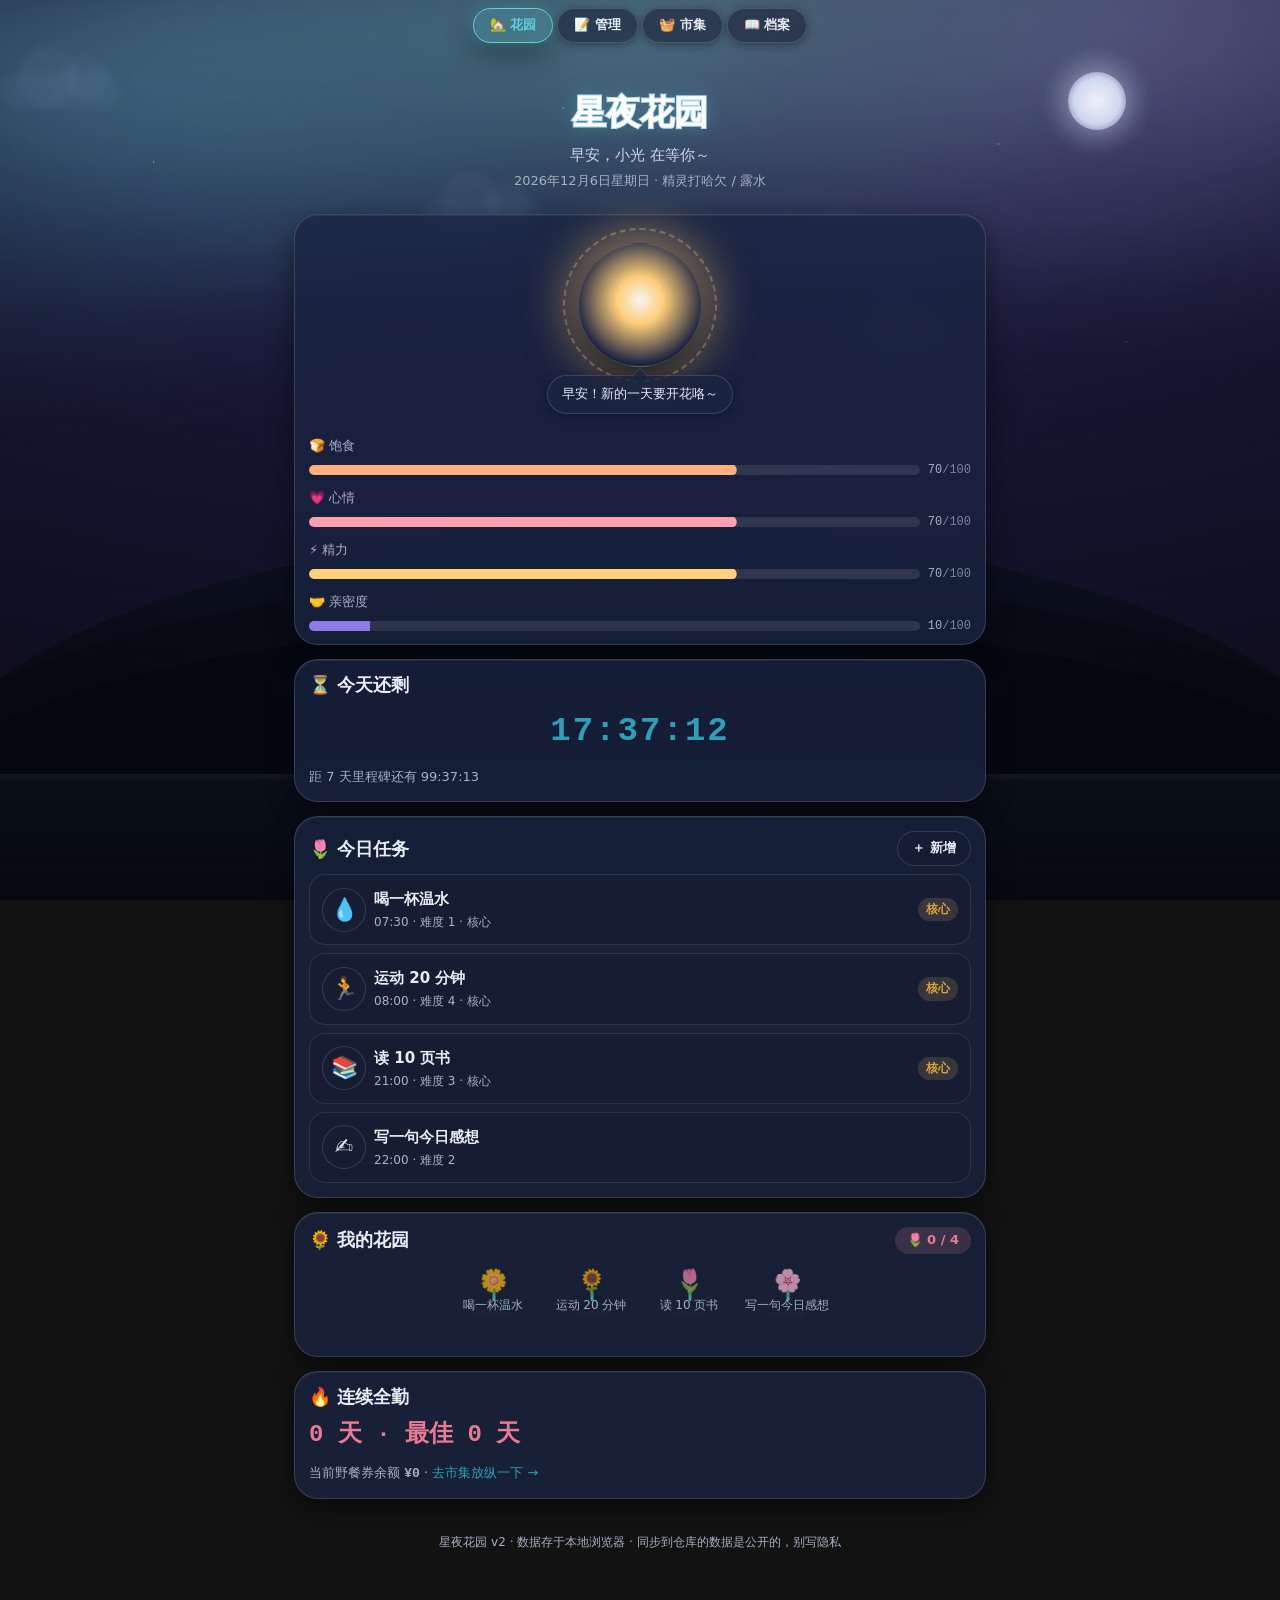
==== commit 3767f25a: "feat(deploy): Cloudflare Worker 代理已部署，填入 SYNC_PROXY_URL，实现无令牌跨设备同步" ====
--- a/index.html
+++ b/index.html
@@ -3,11 +3,11 @@
 <head>
   <meta charset="UTF-8" />
   <meta name="viewport" content="width=device-width, initial-scale=1.0, viewport-fit=cover" />
-  <meta name="color-scheme" content="light" />
-  <meta name="theme-color" content="#87CEEB" />
+  <meta name="color-scheme" content="dark" />
+  <meta name="theme-color" content="#0a0e23" />
   <meta name="apple-mobile-web-app-capable" content="yes" />
-  <meta name="apple-mobile-web-app-title" content="阳光花园" />
-  <title>阳光花园 · 今天也要开花呀</title>
+  <meta name="apple-mobile-web-app-title" content="星夜花园" />
+  <title>星夜花园 · 在静谧里慢慢开花</title>
   <link rel="manifest" href="manifest.webmanifest" />
   <link rel="apple-touch-icon" sizes="180x180" href="assets/apple-touch-icon.png" />
   <link rel="icon" type="image/png" sizes="32x32" href="assets/favicon-32.png" />
@@ -20,9 +20,9 @@
         var p = h < 6 ? "night" : h < 9 ? "sunrise" : h < 12 ? "morning"
               : h < 14 ? "noon" : h < 18 ? "golden" : h < 20 ? "dusk" : "night";
         var SKY = {
-          sunrise: ["#FFD1B3", "#FFB6C1"], morning: ["#87CEEB", "#BFEFFF"],
-          noon: ["#FFE66D", "#FFF3B0"], golden: ["#FFE9A8", "#98FB98"],
-          dusk: ["#FFA07A", "#E6E6FA"], night: ["#1B2A5B", "#3D5A98"]
+          sunrise: ["#141833", "#241d4a"], morning: ["#0d1b32", "#143049"],
+          noon: ["#0b1d3a", "#103950"], golden: ["#151a39", "#2a2348"],
+          dusk: ["#141539", "#311f44"], night: ["#070b1c", "#121a3a"]
         };
         var s = SKY[p], r = document.documentElement;
         r.setAttribute("data-period", p);
@@ -63,8 +63,8 @@
 
   <main class="g-main" id="app-root">
     <header class="g-hero">
-      <h1 class="g-hero__title">阳光花园</h1>
-      <p class="g-hero__sub" id="greeting">今天也要开花呀</p>
+      <h1 class="g-hero__title">星夜花园</h1>
+      <p class="g-hero__sub" id="greeting">夜色温柔，也照常开花</p>
       <p class="g-hero__meta">
         <span id="today-date">—</span> · <span id="period-note">—</span>
       </p>
@@ -112,7 +112,7 @@
     </section>
 
     <footer class="g-footer">
-      阳光花园 v2 · 数据存于本地浏览器 · 同步到仓库的数据是公开的，别写隐私
+      星夜花园 v2 · 数据存于本地浏览器 · 同步到仓库的数据是公开的，别写隐私
     </footer>
   </main>
 
--- a/styles/tokens.css
+++ b/styles/tokens.css
@@ -6,73 +6,77 @@
  *   · B/C/D 组只能用这里定义的变量，**不得再硬编码颜色 / 圆角 / 阴影**。
  *   · 变量命名 --g-<语义>（设计文档 §8.1）。
  *   · 时段天空色由防闪脚本与 js/ui/scene.js 覆盖 --g-sky-from / --g-sky-to，
- *     本文件只提供 6 个时段的**定义**与白天默认值。
+ *     本文件只提供 6 个时段的**定义**与默认（暗夜）值。
  *
- * 字体：不引外链 CDN，用 system-ui + 圆润 fallback 栈；标题描边用 -webkit-text-stroke。
+ * 2026-09-13 改版：★ 静谧暗夜 · 极光 ★
+ *   深空藏蓝 / 炭黑底 + 磨砂玻璃卡片 + 冷静的青 / 琥珀 / 极光紫点缀。
+ *   六主色改为低饱和冷调；纸面与玻璃改为暗色半透明；文字转为浅色。
+ *   字体：不引外链 CDN，用 system-ui + 圆润 fallback 栈；标题描边用 -webkit-text-stroke。
  */
+
 :root {
-  /* ============ 六主色（设计文档 §2.2 指定） ============ */
-  --g-sky: #87ceeb;         /* 天空蓝 */
-  --g-mint: #98fb98;        /* 薄荷绿 */
-  --g-lemon: #ffe66d;       /* 柠檬黄 */
-  --g-coral: #ffb6c1;       /* 珊瑚粉 */
-  --g-lavender: #e6e6fa;    /* 薰衣草紫 */
-  --g-orange: #ffa07a;      /* 暖橙 */
+  /* ============ 六主色（极光冷调 · 低饱和） ============ */
+  --g-sky: #5fd0e0;         /* 极光青 */
+  --g-mint: #6fe0ac;        /* 极光绿 */
+  --g-lemon: #ffcf7a;       /* 暖琥珀 */
+  --g-coral: #ff9fb0;       /* 柔玫瑰 */
+  --g-lavender: #b9a8ff;    /* 极光紫 */
+  --g-orange: #ffb07a;      /* 暖橙 */
 
   /* 主色加深（文字 / 描边 / 进度条底色用） */
-  --g-sky-deep: #4fa3c7;
-  --g-mint-deep: #63c977;
-  --g-lemon-deep: #e0b93f;
-  --g-coral-deep: #f08ca3;
-  --g-lavender-deep: #b9b9e8;
+  --g-sky-deep: #2f9fb8;
+  --g-mint-deep: #34b888;
+  --g-lemon-deep: #e0a23f;
+  --g-coral-deep: #e87a93;
+  --g-lavender-deep: #8f7ae8;
   --g-orange-deep: #e8764f;
 
-  /* 主色减淡（卡片底 / 高亮底用） */
-  --g-sky-soft: #dff1fb;
-  --g-mint-soft: #e4fce4;
-  --g-lemon-soft: #fff8d6;
-  --g-coral-soft: #ffeef2;
-  --g-lavender-soft: #f4f4fe;
-  --g-orange-soft: #ffece3;
+  /* 主色减淡（卡片底 / 高亮底用 · 暗色半透明） */
+  --g-sky-soft: rgba(95, 208, 224, 0.14);
+  --g-mint-soft: rgba(111, 224, 172, 0.14);
+  --g-lemon-soft: rgba(255, 207, 122, 0.14);
+  --g-coral-soft: rgba(255, 159, 176, 0.14);
+  --g-lavender-soft: rgba(185, 168, 255, 0.14);
+  --g-orange-soft: rgba(255, 176, 122, 0.14);
 
-  /* ============ 中性色 ============ */
-  --g-ink: #3a3a4a;
-  --g-ink-soft: #6b6b80;
-  --g-paper: #fffdf7;
-  --g-paper-2: #fdf7ea;
-  --g-line: rgba(58, 58, 74, 0.12);
-  --g-white: #ffffff;
+  /* ============ 中性色（暗夜） ============ */
+  --g-ink: #e8ecf5;          /* 主文字（浅） */
+  --g-ink-soft: #a7b0c4;     /* 次文字（浅） */
+  --g-paper: #161d33;        /* 暗纸面 */
+  --g-paper-2: #1b2542;      /* 暗纸面 2 */
+  --g-line: rgba(255, 255, 255, 0.10);  /* 暗底上的浅描边 */
+  --g-white: #ffffff;        /* 纯白（暗底上的浅文字 / 高光，保留） */
 
-  /* ============ 6 个时段的天空色（设计文档 §5.11 PERIODS） ============ */
-  --g-sky-sunrise-from: #ffd1b3;
-  --g-sky-sunrise-to: #ffb6c1;
+  /* ============ 6 个时段的天空色（深空 · 全暗，仅微差） ============ */
+  --g-sky-sunrise-from: #141833;
+  --g-sky-sunrise-to: #241d4a;
 
-  --g-sky-morning-from: #87ceeb;
-  --g-sky-morning-to: #bfefff;
+  --g-sky-morning-from: #0d1b32;
+  --g-sky-morning-to: #143049;
 
-  --g-sky-noon-from: #ffe66d;
-  --g-sky-noon-to: #fff3b0;
+  --g-sky-noon-from: #0b1d3a;
+  --g-sky-noon-to: #103950;
 
-  --g-sky-golden-from: #ffe9a8;
-  --g-sky-golden-to: #98fb98;
+  --g-sky-golden-from: #151a39;
+  --g-sky-golden-to: #2a2348;
 
-  --g-sky-dusk-from: #ffa07a;
-  --g-sky-dusk-to: #e6e6fa;
+  --g-sky-dusk-from: #141539;
+  --g-sky-dusk-to: #311f44;
 
-  --g-sky-night-from: #1b2a5b;
-  --g-sky-night-to: #3d5a98;
+  --g-sky-night-from: #070b1c;
+  --g-sky-night-to: #121a3a;
 
-  /* 当前生效的天空（被防闪脚本 / scene.js 覆盖） */
+  /* 当前生效的天空（被防闪脚本 / scene.js 覆盖；默认 = 暗色早晨） */
   --g-sky-from: var(--g-sky-morning-from);
   --g-sky-to: var(--g-sky-morning-to);
 
-  /* 地面与文字：夜间会由 scene.css 按 [data-period="night"] 反色 */
-  --g-grass-from: #a8e6a3;
-  --g-grass-to: #6fc47a;
-  --g-hill: #bfeec0;
+  /* 地面与文字：暗夜统一反色（浅字 + 暗地） */
+  --g-grass-from: #16203a;
+  --g-grass-to: #0c1322;
+  --g-hill: #1a2238;
   --g-text: var(--g-ink);
   --g-text-soft: var(--g-ink-soft);
-  --g-text-on-sky: var(--g-ink);
+  --g-text-on-sky: #cdd6ea;
 
   /* ============ 圆角 ============ */
   --g-radius-sm: 10px;
@@ -81,15 +85,15 @@
   --g-radius-xl: 32px;
   --g-radius-pill: 999px;
 
-  /* ============ 阴影 ============ */
-  --g-shadow-sm: 0 2px 8px rgba(58, 58, 74, 0.08);
-  --g-shadow-md: 0 8px 24px rgba(58, 58, 74, 0.12);
-  --g-shadow-lg: 0 16px 40px rgba(58, 58, 74, 0.18);
+  /* ============ 阴影（暗底：更深更聚） ============ */
+  --g-shadow-sm: 0 2px 10px rgba(0, 0, 0, 0.35);
+  --g-shadow-md: 0 10px 28px rgba(0, 0, 0, 0.45);
+  --g-shadow-lg: 0 18px 44px rgba(0, 0, 0, 0.55);
 
-  /* ============ 毛玻璃 ============ */
-  --g-glass-bg: rgba(255, 255, 255, 0.62);
-  --g-glass-bg-strong: rgba(255, 255, 255, 0.82);
-  --g-glass-border: rgba(255, 255, 255, 0.75);
+  /* ============ 毛玻璃（暗色半透明） ============ */
+  --g-glass-bg: rgba(22, 29, 51, 0.55);
+  --g-glass-bg-strong: rgba(26, 37, 66, 0.78);
+  --g-glass-border: rgba(255, 255, 255, 0.14);
   --g-glass-blur: 14px;
 
   /* ============ 字体栈（无外链 CDN） ============ */
@@ -127,7 +131,7 @@
   --g-dur-slow: 720ms;
   --g-ease: cubic-bezier(0.34, 1.36, 0.64, 1);
 
-  /* ============ 四项状态条（精灵） ============ */
+  /* ============ 四项状态条（精灵光球） ============ */
   --g-stat-food: var(--g-orange);
   --g-stat-mood: var(--g-coral);
   --g-stat-energy: var(--g-lemon);
--- a/styles/base.css
+++ b/styles/base.css
@@ -127,10 +127,10 @@
   color: var(--g-text-soft);
 }
 
-/* ---------------- 滚动条 ---------------- */
+/* ---------------- 滚动条（暗底：浅色半透明） ---------------- */
 * {
   scrollbar-width: thin;
-  scrollbar-color: rgba(58, 58, 74, 0.25) transparent;
+  scrollbar-color: rgba(255, 255, 255, 0.2) transparent;
 }
 
 ::-webkit-scrollbar {
@@ -139,12 +139,12 @@
 }
 
 ::-webkit-scrollbar-thumb {
-  background: rgba(58, 58, 74, 0.22);
+  background: rgba(255, 255, 255, 0.18);
   border-radius: var(--g-radius-pill);
 }
 
 ::-webkit-scrollbar-thumb:hover {
-  background: rgba(58, 58, 74, 0.35);
+  background: rgba(255, 255, 255, 0.3);
 }
 
 ::-webkit-scrollbar-track {
@@ -173,8 +173,9 @@
   font-size: var(--g-fs-2xl);
   font-weight: 800;
   color: var(--g-white);
-  -webkit-text-stroke: 2px rgba(255, 255, 255, 0.85);
+  -webkit-text-stroke: 2px rgba(200, 230, 255, 0.9);
   paint-order: stroke fill;
+  text-shadow: 0 0 20px rgba(95, 208, 224, 0.42);
 }
 
 .g-hero__sub {
@@ -223,9 +224,10 @@
 }
 
 .g-nav__link--active {
-  background: var(--g-white);
-  color: var(--g-sky-deep);
-  box-shadow: var(--g-shadow-md);
+  background: rgba(95, 208, 224, 0.18);
+  color: var(--g-sky);
+  border-color: var(--g-sky);
+  box-shadow: 0 0 18px rgba(95, 208, 224, 0.35), var(--g-shadow-md);
 }
 
 /* ---------------- 页脚 ---------------- */
@@ -246,7 +248,7 @@
   max-width: 86vw;
   padding: 10px 18px;
   border-radius: var(--g-radius-pill);
-  background: rgba(58, 58, 74, 0.92);
+  background: rgba(12, 16, 32, 0.92);
   color: var(--g-white);
   font-size: var(--g-fs-sm);
   opacity: 0;
--- a/styles/scene.css
+++ b/styles/scene.css
@@ -1,6 +1,10 @@
 /**
- * styles/scene.css —— 时段天空 / 云 / 彩虹 / 山丘 / 草地 / 蝴蝶 / 花瓣 / 萤火虫 / 天气覆盖
+ * styles/scene.css —— 时段天空 / 极光 / 星空 / 山丘 / 草地 / 月亮 / 云 / 花瓣 / 萤火虫 / 天气覆盖
  * 归属：B 组（T03）。只用 tokens.css 变量；动画只动 transform / opacity。
+ *
+ * ★ 2026-09-13 改版：静谧暗夜 · 极光 ★
+ *   深空藏蓝底 + 顶部极光光带（青/绿/紫，缓慢漂移、screen 混合发光）+ 静态星空 +
+ *   柔和月亮（取代太阳）+ 暗色剪影山丘与草地。全部 transform/opacity 动画，尊重 reduced-motion。
  */
 
 .g-scene {
@@ -11,23 +15,103 @@
   pointer-events: none;
 }
 
+/* 边缘氛围压暗：增加画面纵深（纯静态） */
+.g-scene::after {
+  content: "";
+  position: absolute;
+  inset: 0;
+  pointer-events: none;
+  background:
+    radial-gradient(130% 90% at 50% -10%, transparent 46%, rgba(0, 0, 0, 0.55) 100%),
+    linear-gradient(180deg, rgba(255, 255, 255, 0.04) 0%, transparent 20%);
+}
+
 .g-scene__sky {
   position: absolute;
   inset: 0;
   background: linear-gradient(180deg, var(--g-sky-from) 0%, var(--g-sky-to) 100%);
   transition: background var(--g-dur-slow) linear;
-}
-
+  overflow: hidden;
+}
+
+/* 极光光带：顶部两道模糊的青/绿/紫渐变，缓慢横向漂移 + 轻微呼吸（screen 发光） */
+.g-scene__sky::before {
+  content: "";
+  position: absolute;
+  top: -8%;
+  left: -20%;
+  right: -20%;
+  height: 46%;
+  pointer-events: none;
+  background:
+    radial-gradient(60% 120% at 22% 30%, rgba(95, 208, 224, 0.40), rgba(95, 208, 224, 0) 60%),
+    radial-gradient(55% 120% at 50% 18%, rgba(111, 224, 172, 0.34), rgba(111, 224, 172, 0) 60%),
+    radial-gradient(60% 120% at 78% 34%, rgba(185, 168, 255, 0.36), rgba(185, 168, 255, 0) 62%);
+  filter: blur(38px);
+  mix-blend-mode: screen;
+  opacity: 0.85;
+  transform: translateX(0) skewY(-4deg);
+  animation: g-aurora-drift 26s ease-in-out infinite;
+}
+
+/* 星空：静态细点 + 一道极淡的银河微光（不闪，省电） */
+.g-scene__sky::after {
+  content: "";
+  position: absolute;
+  inset: 0;
+  pointer-events: none;
+  background:
+    radial-gradient(1.4px 1.4px at 12% 18%, rgba(255, 255, 255, 0.9), transparent 60%),
+    radial-gradient(1.2px 1.2px at 28% 32%, rgba(255, 255, 255, 0.75), transparent 60%),
+    radial-gradient(1.6px 1.6px at 44% 12%, rgba(220, 235, 255, 0.85), transparent 60%),
+    radial-gradient(1.2px 1.2px at 63% 26%, rgba(255, 255, 255, 0.7), transparent 60%),
+    radial-gradient(1.5px 1.5px at 78% 16%, rgba(255, 255, 255, 0.85), transparent 60%),
+    radial-gradient(1.2px 1.2px at 88% 38%, rgba(220, 235, 255, 0.7), transparent 60%),
+    radial-gradient(1.3px 1.3px at 36% 46%, rgba(255, 255, 255, 0.6), transparent 60%),
+    radial-gradient(1.1px 1.1px at 56% 52%, rgba(255, 255, 255, 0.55), transparent 60%),
+    radial-gradient(1.4px 1.4px at 70% 60%, rgba(220, 235, 255, 0.6), transparent 60%),
+    radial-gradient(120% 60% at 50% 8%, rgba(120, 150, 220, 0.10), transparent 55%);
+}
+
+@keyframes g-aurora-drift {
+  0%, 100% { transform: translateX(-3%) skewY(-4deg) scaleY(1); opacity: 0.78; }
+  50% { transform: translateX(4%) skewY(-3deg) scaleY(1.08); opacity: 0.95; }
+}
+
+/* 山丘三层叠嶂（暗色剪影）：本元素=远山，::before=中景，::after=近山 */
 .g-scene__hills {
   position: absolute;
-  left: -5%;
-  right: -5%;
-  bottom: -2%;
-  height: 26vh;
-  background: var(--g-hill);
+  left: -6%;
+  right: -6%;
+  bottom: 11%;
+  height: 30vh;
+  background: #11182e;
   border-radius: 50% 50% 0 0 / 100% 100% 0 0;
-  opacity: 0.85;
-}
+  opacity: 0.92;
+}
+.g-scene__hills::before {
+  content: "";
+  position: absolute;
+  left: -4%;
+  right: -4%;
+  bottom: -6%;
+  height: 27vh;
+  background: #0e1426;
+  border-radius: 50% 50% 0 0 / 100% 100% 0 0;
+  opacity: 1;
+}
+.g-scene__hills::after {
+  content: "";
+  position: absolute;
+  left: -2%;
+  right: -2%;
+  bottom: -10%;
+  height: 23vh;
+  background: #0a0f1f;
+  border-radius: 50% 50% 0 0 / 100% 100% 0 0;
+  opacity: 1;
+}
+
 .g-scene__grass {
   position: absolute;
   left: 0;
@@ -36,31 +120,55 @@
   height: 14vh;
   background: linear-gradient(180deg, var(--g-grass-from), var(--g-grass-to));
 }
-
+/* 草地顶端冷调微光 */
+.g-scene__grass::before {
+  content: "";
+  position: absolute;
+  top: 0;
+  left: 0;
+  right: 0;
+  height: 7px;
+  background: linear-gradient(180deg, rgba(180, 210, 255, 0.12), transparent);
+  pointer-events: none;
+}
+
+/* 月亮（取代太阳）：柔和冷白光球 + 呼吸光晕，无光芒 */
 .g-scene__sun {
   position: absolute;
   top: 8%;
   right: 12%;
-  width: 64px;
-  height: 64px;
-  border-radius: 50%;
-  background: radial-gradient(circle at 50% 50%, #fff6c2 0%, #ffe07a 60%, rgba(255, 224, 122, 0) 100%);
-  filter: blur(1px);
-}
-html[data-period="night"] .g-scene__sun {
-  background: radial-gradient(circle at 50% 50%, #fdfdff 0%, #cfd6ff 55%, rgba(207, 214, 255, 0) 100%);
-  box-shadow: 0 0 24px rgba(207, 214, 255, 0.6);
-}
-
+  width: 58px;
+  height: 58px;
+  border-radius: 50%;
+  background: radial-gradient(circle at 50% 50%, #fdfdff 0%, #cdd6f0 56%, rgba(205, 214, 240, 0) 100%);
+  box-shadow: 0 0 30px rgba(205, 214, 240, 0.45);
+}
+.g-scene__sun::before { content: none; }
+/* 呼吸光晕 */
+.g-scene__sun::after {
+  content: "";
+  position: absolute;
+  inset: -26px;
+  border-radius: 50%;
+  background: radial-gradient(circle, rgba(205, 214, 240, 0.32) 0%, rgba(205, 214, 240, 0.10) 46%, transparent 70%);
+  animation: g-moon-halo 7s ease-in-out infinite;
+  pointer-events: none;
+}
+@keyframes g-moon-halo {
+  0%, 100% { opacity: 0.5; transform: scale(0.94); }
+  50% { opacity: 0.9; transform: scale(1.06); }
+}
+
+/* 云：暗夜里化作极淡冷雾，低存在感 */
 .g-cloud {
   position: absolute;
   width: 120px;
   height: 38px;
-  background: rgba(255, 255, 255, 0.85);
+  background: rgba(170, 188, 222, 0.10);
   border-radius: 40px;
-  filter: blur(2px);
-  opacity: 0.9;
-  animation: g-cloud-drift var(--cloud-dur, 40s) linear infinite;
+  filter: blur(3px);
+  opacity: 0.5;
+  animation: g-cloud-drift var(--cloud-dur, 56s) linear infinite;
   animation-delay: var(--cloud-delay, 0s);
 }
 .g-cloud::before,
@@ -78,29 +186,17 @@
   to { transform: translateX(120vw); }
 }
 
-.g-scene__rainbow {
-  position: absolute;
-  top: 6%;
-  left: 50%;
-  width: 300px;
-  height: 150px;
-  transform: translateX(-50%);
-  border-radius: 300px 300px 0 0;
-  background: linear-gradient(180deg,
-    rgba(255, 182, 193, 0.5), rgba(255, 230, 109, 0.45), rgba(152, 251, 152, 0.4),
-    rgba(135, 206, 235, 0.35), rgba(230, 230, 250, 0.3));
-  -webkit-mask: radial-gradient(circle at 50% 100%, transparent 58%, #000 60%);
-  mask: radial-gradient(circle at 50% 100%, transparent 58%, #000 60%);
-  opacity: 0.7;
-}
+/* 彩虹：暗夜隐藏 */
+.g-scene__rainbow { display: none; }
 
 .g-butterfly {
   position: absolute;
   left: 0;
   top: var(--bf-top, 30%);
   font-size: 20px;
+  filter: drop-shadow(0 0 6px rgba(150, 200, 255, 0.5));
   will-change: transform;
-  animation: g-butterfly-fly var(--bf-dur, 22s) linear infinite;
+  animation: g-butterfly-fly var(--bf-dur, 26s) linear infinite;
   animation-delay: var(--bf-delay, 0s);
 }
 @keyframes g-butterfly-fly {
@@ -115,13 +211,14 @@
   position: absolute;
   top: -6%;
   font-size: 16px;
+  filter: drop-shadow(0 0 5px rgba(150, 200, 255, 0.35));
   will-change: transform, opacity;
-  animation: g-petal-fall var(--pt-dur, 12s) linear infinite;
+  animation: g-petal-fall var(--pt-dur, 14s) linear infinite;
   animation-delay: var(--pt-delay, 0s);
 }
 @keyframes g-petal-fall {
-  0% { transform: translate(0, -4vh) rotate(0deg); opacity: 0.9; }
-  100% { transform: translate(var(--pt-x, 0), 104vh) rotate(320deg); opacity: 0.5; }
+  0% { transform: translate(0, -4vh) rotate(0deg); opacity: 0.85; }
+  100% { transform: translate(var(--pt-x, 0), 104vh) rotate(320deg); opacity: 0.4; }
 }
 
 .g-firefly {
@@ -130,7 +227,7 @@
   height: 6px;
   border-radius: 50%;
   background: #fff6a8;
-  box-shadow: 0 0 8px 2px rgba(255, 246, 168, 0.8);
+  box-shadow: 0 0 9px 2px rgba(255, 246, 168, 0.85);
   will-change: opacity;
   animation: g-firefly-tw var(--ff-dur, 3s) ease-in-out infinite;
   animation-delay: var(--ff-delay, 0s);
@@ -153,6 +250,7 @@
   top: -6%;
   font-size: 16px;
   pointer-events: none;
+  filter: drop-shadow(0 0 6px rgba(150, 200, 255, 0.4));
   will-change: transform, opacity;
   animation: g-petal-fall var(--pr-dur, 3s) linear forwards;
 }
@@ -165,14 +263,24 @@
   opacity: 0;
 }
 .g-scene__weather--clear { opacity: 0; }
-.g-scene__weather--cloudy { background: rgba(120, 130, 150, 0.16); opacity: 1; }
-.g-scene__weather--gray { background: rgba(90, 96, 110, 0.30); opacity: 1; }
-.g-scene__weather--fallen { background: rgba(70, 64, 60, 0.42); opacity: 1; }
-.g-scene__weather--bw { background: rgba(40, 40, 48, 0.5); opacity: 1; }
+.g-scene__weather--cloudy { background: rgba(40, 50, 80, 0.22); opacity: 1; }
+.g-scene__weather--gray { background: rgba(28, 34, 56, 0.38); opacity: 1; }
+.g-scene__weather--fallen { background: rgba(18, 16, 28, 0.5); opacity: 1; }
+.g-scene__weather--bw { background: rgba(10, 10, 16, 0.55); opacity: 1; }
 html[data-weather="bw"] .g-scene__sky,
 html[data-weather="bw"] .g-scene__hills,
-html[data-weather="bw"] .g-scene__grass,
-html[data-weather="bw"] .g-scene__rainbow { filter: grayscale(1); }
-html[data-period="night"] .g-scene__hills { background: #2c3a63; }
-html[data-period="night"] .g-scene__grass { background: linear-gradient(180deg, #243b55, #1b2a5b); }
-html[data-period="night"] .g-scene__rainbow { opacity: 0.25; }
+html[data-weather="bw"] .g-scene__hills::before,
+html[data-weather="bw"] .g-scene__hills::after,
+html[data-weather="bw"] .g-scene__grass { filter: grayscale(1); }
+
+/* 夜间山丘：略偏蓝的剪影（仅真实 night 时段启用，叠加在暗底之上，制造微妙层次） */
+html[data-period="night"] .g-scene__hills { background: #1a2342; }
+html[data-period="night"] .g-scene__hills::before { background: #141c38; }
+html[data-period="night"] .g-scene__hills::after { background: #0e1530; }
+html[data-period="night"] .g-scene__grass { background: linear-gradient(180deg, #131d36, #0a1020); }
+
+/* 尊重系统「减弱动态效果」偏好：关闭纯装饰循环动画 */
+@media (prefers-reduced-motion: reduce) {
+  .g-scene__sky::before,
+  .g-scene__sun::after { animation: none; }
+}
--- a/styles/pet.css
+++ b/styles/pet.css
@@ -1,6 +1,10 @@
 /**
  * styles/pet.css —— 精灵形态 / 气泡 / 呼吸动画 + 四项状态条
  * 归属：B 组（T03）。只用 tokens.css 变量；动画只动 transform / opacity。
+ *
+ * ★ 2026-09-13 改版：精灵化为「缓慢呼吸的光球」★
+ *   不再显示小动物 emoji（font-size:0 隐藏 JS 注入的字形），本体改为径向发光球：
+ *   核心高光 + 阶段色（--orb-core）+ 外圈柔光（--aura），缓慢缩放呼吸，外环虚线缓转。
  */
 
 .g-pet {
@@ -12,49 +16,77 @@
 }
 
 .g-pet__body {
-  font-size: 72px;
+  --orb-core: #5fd0e0;                 /* 光球核心色（按阶段被覆盖） */
+  --aura: rgba(95, 208, 224, 0.55);    /* 外圈柔光色（按阶段被覆盖） */
+  font-size: 0;                        /* 隐藏小动物 emoji，只留光球 */
   line-height: 1;
-  width: 120px;
-  height: 120px;
+  width: 124px;
+  height: 124px;
   display: flex;
   align-items: center;
   justify-content: center;
+  position: relative;
   border-radius: 50%;
-  background: var(--g-glass-bg-strong);
+  background:
+    radial-gradient(circle at 50% 46%,
+      rgba(255, 255, 255, 0.96) 0%,
+      var(--orb-core) 26%,
+      rgba(255, 255, 255, 0) 72%);
   border: 1px solid var(--g-glass-border);
-  box-shadow: var(--g-shadow-md);
+  box-shadow:
+    var(--g-shadow-md),
+    0 18px 26px -16px rgba(0, 0, 0, 0.6),
+    0 0 46px 8px var(--aura);
   will-change: transform;
-  animation: g-pet-breathe 3.6s ease-in-out infinite;
+  animation: g-pet-breathe 3.8s ease-in-out infinite;
 }
+
+/* 缓慢旋转的虚线光环（绕在光球外圈） */
+.g-pet__body::before {
+  content: "";
+  position: absolute;
+  inset: -16px;
+  border-radius: 50%;
+  border: 2px dashed var(--aura);
+  opacity: 0.5;
+  animation: g-pet-ring 18s linear infinite;
+  pointer-events: none;
+}
+
 @keyframes g-pet-breathe {
   0%, 100% { transform: translateY(0) scale(1); }
-  50% { transform: translateY(-6px) scale(1.03); }
+  50% { transform: translateY(-5px) scale(1.045); }
+}
+@keyframes g-pet-ring {
+  to { transform: rotate(360deg); }
 }
 
-/* 各阶段 / 状态皮肤（仅 transform / opacity / 背景变化） */
-.g-pet__body--egg { background: var(--g-lemon-soft); }
-.g-pet__body--baby { background: var(--g-sky-soft); }
-.g-pet__body--grow { background: var(--g-mint-soft); }
-.g-pet__body--mature { background: var(--g-coral-soft); }
-.g-pet__body--evolve { background: var(--g-lavender-soft); }
+/* 各阶段皮肤：仅换光球核心色与外圈柔光（emoji 已隐藏） */
+.g-pet__body--egg { --orb-core: #ffcf7a; --aura: rgba(255, 207, 122, 0.6); }
+.g-pet__body--baby { --orb-core: #5fd0e0; --aura: rgba(95, 208, 224, 0.6); }
+.g-pet__body--grow { --orb-core: #6fe0ac; --aura: rgba(111, 224, 172, 0.6); }
+.g-pet__body--mature { --orb-core: #ff9fb0; --aura: rgba(255, 159, 176, 0.6); }
+.g-pet__body--evolve { --orb-core: #b9a8ff; --aura: rgba(185, 168, 255, 0.7); }
 
-.g-pet__body--sick { filter: saturate(0.6); animation-duration: 5.5s; }
-.g-pet__body--sleep { animation-duration: 6s; opacity: 0.85; }
+.g-pet__body--sick { filter: saturate(0.6); animation-duration: 5.8s; }
+.g-pet__body--sleep { animation-duration: 6.2s; opacity: 0.9; }
 .g-pet__body--sleep::after {
   content: "💤";
   position: absolute;
   font-size: 18px;
-  margin: -54px 0 0 40px;
+  margin: -56px 0 0 42px;
 }
-.g-pet__body--faded { opacity: 0.5; filter: grayscale(0.5); }
-.g-pet__body--gone { opacity: 0.28; filter: grayscale(1); animation: none; }
+.g-pet__body--faded { opacity: 0.55; filter: grayscale(0.5); }
+.g-pet__body--gone { opacity: 0.3; filter: grayscale(1) brightness(0.8); animation: none; }
+.g-pet__body--gone::before { animation: none; opacity: 0.18; }
 
 .g-pet__bubble {
   max-width: 100%;
   padding: 8px 14px;
   border-radius: var(--g-radius-pill);
-  background: var(--g-white);
+  background: var(--g-glass-bg-strong);
   color: var(--g-ink);
+  border: 1px solid var(--g-glass-border);
   font-size: var(--g-fs-sm);
   box-shadow: var(--g-shadow-sm);
   position: relative;
@@ -68,7 +100,9 @@
   transform: translateX(-50%) rotate(45deg);
   width: 12px;
   height: 12px;
-  background: var(--g-white);
+  background: var(--g-glass-bg-strong);
+  border-left: 1px solid var(--g-glass-border);
+  border-top: 1px solid var(--g-glass-border);
 }
 
 .g-pet__stats {
@@ -101,3 +135,9 @@
   color: var(--g-sky-deep);
   line-height: 1.1;
 }
+
+/* 尊重系统「减弱动态效果」偏好 */
+@media (prefers-reduced-motion: reduce) {
+  .g-pet__body,
+  .g-pet__body::before { animation: none; }
+}
--- a/styles/garden.css
+++ b/styles/garden.css
@@ -1,6 +1,8 @@
 /**
  * styles/garden.css —— 花朵 5 阶段 / 枯萎灰化
  * 归属：B 组（T03）。只用 tokens.css 变量；动画只动 transform / opacity。
+ *
+ * 2026-09-13 精修：盛开花朵背后柔光 + 小茎 + 落地投影 + 轻微呼吸光，整体更「被照料」。
  */
 
 .g-garden {
@@ -13,6 +15,7 @@
 }
 
 .g-flower {
+  position: relative;
   display: flex;
   flex-direction: column;
   align-items: center;
@@ -21,13 +24,61 @@
   text-align: center;
 }
 
+/* 落地柔影：让每朵花像种在土里 */
+.g-flower::after {
+  content: "";
+  position: absolute;
+  bottom: 16px;
+  left: 50%;
+  transform: translateX(-50%);
+  width: 46px;
+  height: 8px;
+  border-radius: 50%;
+  background: rgba(58, 58, 74, 0.12);
+  filter: blur(2px);
+  pointer-events: none;
+}
+
 .g-flower__bloom {
+  position: relative;
   font-size: 34px;
   line-height: 1;
   will-change: transform;
   transform-origin: 50% 100%;
   transition: transform var(--g-dur-mid) var(--g-ease);
+  filter: drop-shadow(0 6px 6px rgba(58, 58, 74, 0.18));
 }
+
+/* 小茎：把花「接」到地上 */
+.g-flower__bloom::after {
+  content: "";
+  position: absolute;
+  left: 50%;
+  bottom: -9px;
+  width: 3px;
+  height: 11px;
+  transform: translateX(-50%);
+  background: linear-gradient(180deg, var(--g-mint-deep), var(--g-mint));
+  border-radius: 2px;
+  z-index: -1;
+}
+
+/* 盛开花朵背后柔光（仅 s4） */
+.g-flower--s4 .g-flower__bloom::before {
+  content: "";
+  position: absolute;
+  inset: -14px;
+  border-radius: 50%;
+  background: radial-gradient(circle, rgba(255, 226, 130, 0.5) 0%, rgba(255, 226, 130, 0.12) 46%, transparent 70%);
+  z-index: -1;
+  animation: g-bloom-glow 4.5s ease-in-out infinite;
+  pointer-events: none;
+}
+@keyframes g-bloom-glow {
+  0%, 100% { opacity: 0.7; transform: scale(0.96); }
+  50% { opacity: 1; transform: scale(1.05); }
+}
+
 .g-flower__label {
   font-size: var(--g-fs-xs);
   color: var(--g-text-soft);
@@ -52,8 +103,16 @@
 }
 
 .g-flower.is-withered .g-flower__bloom {
-  filter: grayscale(1);
+  filter: grayscale(1) drop-shadow(0 4px 4px rgba(58, 58, 74, 0.12));
   opacity: 0.45;
   animation: none;
 }
+.g-flower.is-withered .g-flower__bloom::after,
+.g-flower.is-withered .g-flower__bloom::before { display: none; }
 .g-flower.is-withered .g-flower__label { color: var(--g-text-soft); opacity: 0.6; }
+
+/* 尊重系统「减弱动态效果」偏好 */
+@media (prefers-reduced-motion: reduce) {
+  .g-flower--s4 .g-flower__bloom,
+  .g-flower--s4 .g-flower__bloom::before { animation: none; }
+}
--- a/styles/ui.css
+++ b/styles/ui.css
@@ -12,7 +12,7 @@
   background: var(--g-glass-bg-strong);
   border: 1px solid var(--g-glass-border);
   border-radius: var(--g-radius-lg);
-  box-shadow: var(--g-shadow-md);
+  box-shadow: var(--g-shadow-md), inset 0 1px 0 rgba(255, 255, 255, 0.06);
   padding: var(--g-gap-md);
   -webkit-backdrop-filter: blur(var(--g-glass-blur));
   backdrop-filter: blur(var(--g-glass-blur));
@@ -97,7 +97,7 @@
   border-color: var(--g-glass-border);
 }
 .u-btn--ghost:hover,
-.g-btn--ghost:hover { background: var(--g-white); }
+.g-btn--ghost:hover { background: var(--g-glass-bg-strong); }
 
 .u-btn--sm,
 .g-btn--sm { padding: 6px 14px; font-size: var(--g-fs-sm); }
@@ -350,9 +350,10 @@
 .g-modal {
   width: 100%;
   max-width: 420px;
-  background: var(--g-white);
+  background: var(--g-glass-bg-strong);
+  border: 1px solid var(--g-glass-border);
   border-radius: var(--g-radius-lg);
-  box-shadow: var(--g-shadow-lg);
+  box-shadow: var(--g-shadow-lg), inset 0 1px 0 rgba(255, 255, 255, 0.06);
   padding: var(--g-gap-lg);
   transform: translateY(8px) scale(0.98);
   transition: transform var(--g-dur-mid) var(--g-ease);
--- a/styles/shop.css
+++ b/styles/shop.css
@@ -126,7 +126,7 @@
   padding: 10px 12px;
   border-radius: var(--g-radius-md);
   border: 1px solid var(--g-line);
-  background: var(--g-white);
+  background: rgba(13, 18, 34, 0.9);
   color: var(--g-ink);
   font-size: var(--g-fs-md);
   transition: border-color var(--g-dur-fast) linear, box-shadow var(--g-dur-fast) linear;
@@ -177,9 +177,10 @@
   transition: background var(--g-dur-fast) linear, color var(--g-dur-fast) linear;
 }
 .g-tabs__tab.is-active {
-  background: var(--g-white);
-  color: var(--g-sky-deep);
-  box-shadow: var(--g-shadow-sm);
+  background: rgba(95, 208, 224, 0.18);
+  color: var(--g-sky);
+  border-color: var(--g-sky);
+  box-shadow: 0 0 16px rgba(95, 208, 224, 0.32), var(--g-shadow-sm);
 }
 
 /* ==================== 任务表（管理页） ==================== */
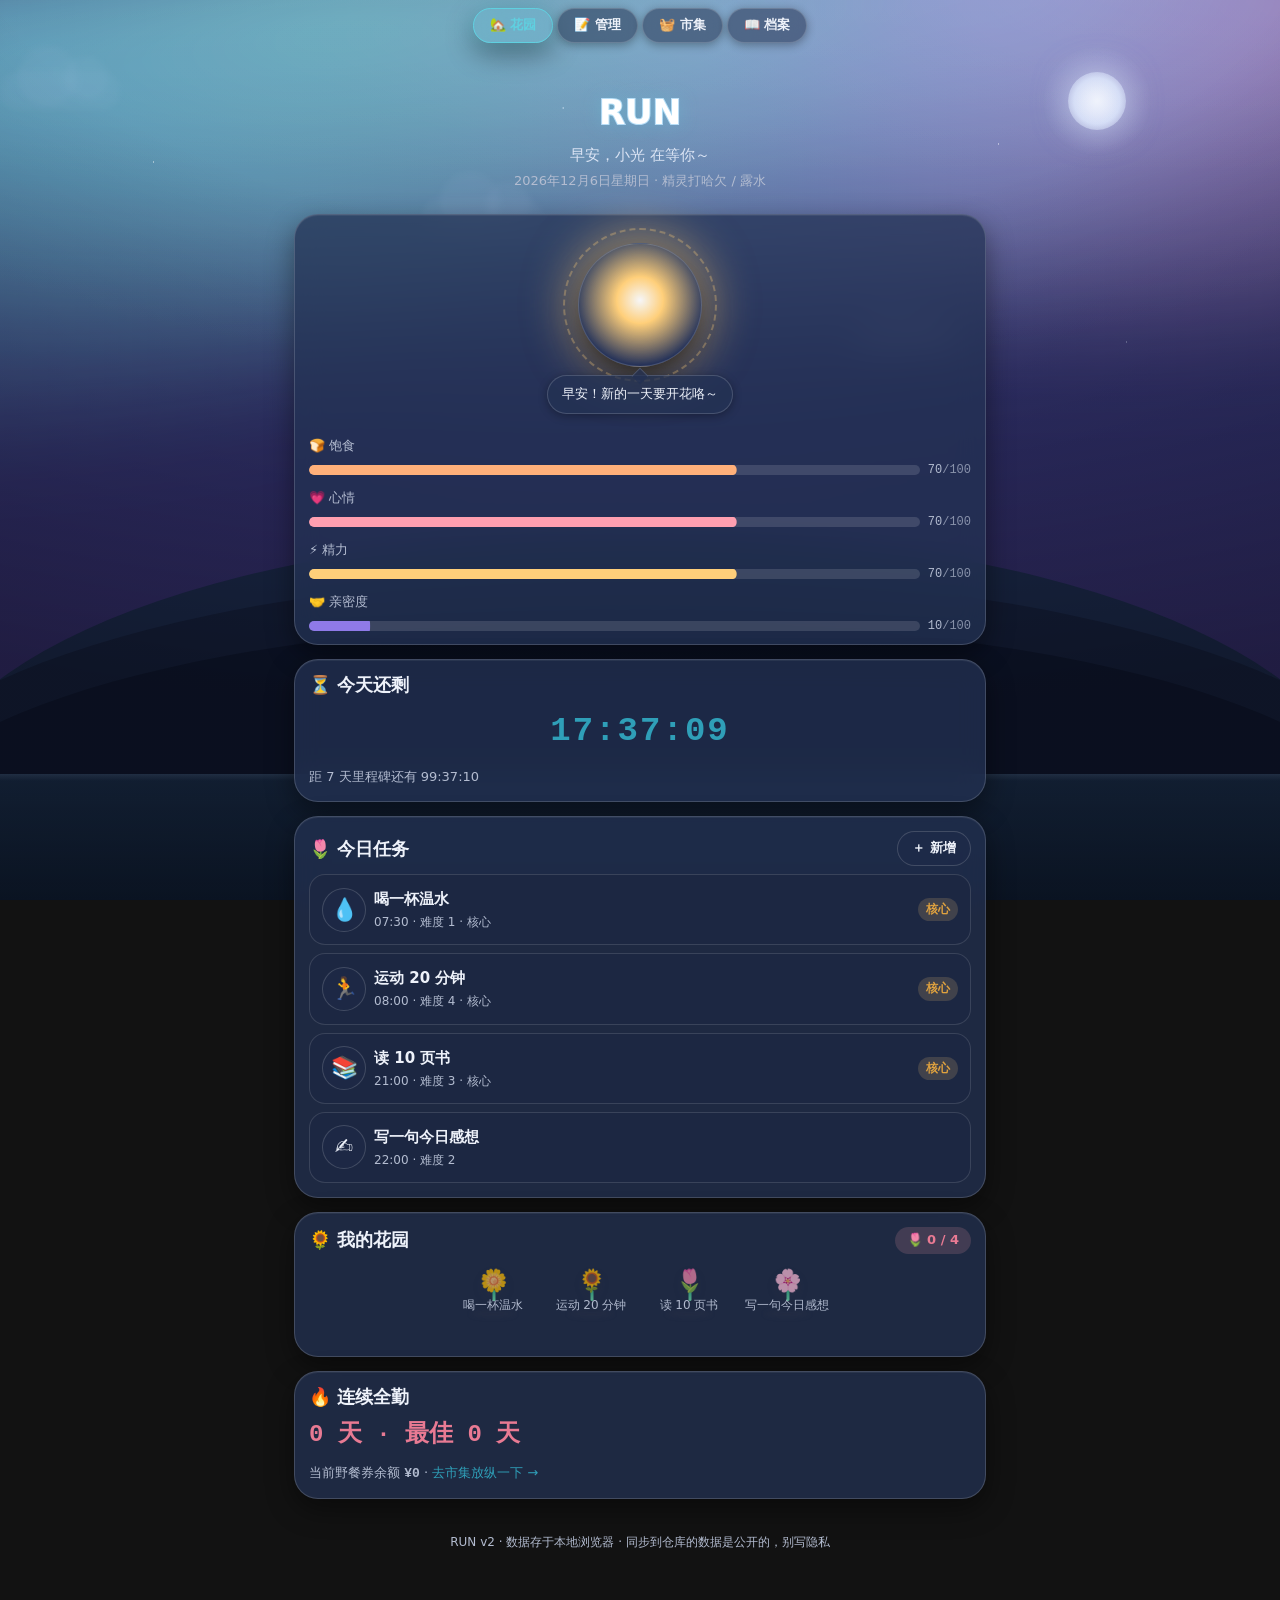
==== commit b532d0b0: "feat(deploy): Cloudflare Worker 代理已部署，填入 SYNC_PROXY_URL，实现无令牌跨设备同步" ====
--- a/index.html
+++ b/index.html
@@ -6,8 +6,8 @@
   <meta name="color-scheme" content="dark" />
   <meta name="theme-color" content="#0a0e23" />
   <meta name="apple-mobile-web-app-capable" content="yes" />
-  <meta name="apple-mobile-web-app-title" content="星夜花园" />
-  <title>星夜花园 · 在静谧里慢慢开花</title>
+  <meta name="apple-mobile-web-app-title" content="RUN" />
+  <title>RUN · 在静谧里慢慢开花</title>
   <link rel="manifest" href="manifest.webmanifest" />
   <link rel="apple-touch-icon" sizes="180x180" href="assets/apple-touch-icon.png" />
   <link rel="icon" type="image/png" sizes="32x32" href="assets/favicon-32.png" />
@@ -20,9 +20,9 @@
         var p = h < 6 ? "night" : h < 9 ? "sunrise" : h < 12 ? "morning"
               : h < 14 ? "noon" : h < 18 ? "golden" : h < 20 ? "dusk" : "night";
         var SKY = {
-          sunrise: ["#141833", "#241d4a"], morning: ["#0d1b32", "#143049"],
-          noon: ["#0b1d3a", "#103950"], golden: ["#151a39", "#2a2348"],
-          dusk: ["#141539", "#311f44"], night: ["#070b1c", "#121a3a"]
+          sunrise: ["#243063", "#3c2f72"], morning: ["#184a73", "#1f7090"],
+          noon: ["#154b73", "#1c7c92"], golden: ["#26365c", "#3b3b78"],
+          dusk: ["#272d63", "#4c2f68"], night: ["#0f1d44", "#213e72"]
         };
         var s = SKY[p], r = document.documentElement;
         r.setAttribute("data-period", p);
@@ -63,7 +63,7 @@
 
   <main class="g-main" id="app-root">
     <header class="g-hero">
-      <h1 class="g-hero__title">星夜花园</h1>
+      <h1 class="g-hero__title">RUN</h1>
       <p class="g-hero__sub" id="greeting">夜色温柔，也照常开花</p>
       <p class="g-hero__meta">
         <span id="today-date">—</span> · <span id="period-note">—</span>
@@ -112,7 +112,7 @@
     </section>
 
     <footer class="g-footer">
-      星夜花园 v2 · 数据存于本地浏览器 · 同步到仓库的数据是公开的，别写隐私
+      RUN v2 · 数据存于本地浏览器 · 同步到仓库的数据是公开的，别写隐私
     </footer>
   </main>
 
--- a/styles/tokens.css
+++ b/styles/tokens.css
@@ -8,9 +8,9 @@
  *   · 时段天空色由防闪脚本与 js/ui/scene.js 覆盖 --g-sky-from / --g-sky-to，
  *     本文件只提供 6 个时段的**定义**与默认（暗夜）值。
  *
- * 2026-09-13 改版：★ 静谧暗夜 · 极光 ★
- *   深空藏蓝 / 炭黑底 + 磨砂玻璃卡片 + 冷静的青 / 琥珀 / 极光紫点缀。
- *   六主色改为低饱和冷调；纸面与玻璃改为暗色半透明；文字转为浅色。
+ * 2026-09-13 改版（第二轮）：★ 更亮 · 更浓极光 ★
+ *   上一轮偏近黑藏蓝；本轮把天空整体提亮为「 luminous deep teal/indigo 」，
+ *   纸面与玻璃也微微提亮，极光在更亮的底上更跳。六主色保持低饱和冷调。
  *   字体：不引外链 CDN，用 system-ui + 圆润 fallback 栈；标题描边用 -webkit-text-stroke。
  */
 
@@ -32,51 +32,51 @@
   --g-orange-deep: #e8764f;
 
   /* 主色减淡（卡片底 / 高亮底用 · 暗色半透明） */
-  --g-sky-soft: rgba(95, 208, 224, 0.14);
-  --g-mint-soft: rgba(111, 224, 172, 0.14);
-  --g-lemon-soft: rgba(255, 207, 122, 0.14);
-  --g-coral-soft: rgba(255, 159, 176, 0.14);
-  --g-lavender-soft: rgba(185, 168, 255, 0.14);
-  --g-orange-soft: rgba(255, 176, 122, 0.14);
+  --g-sky-soft: rgba(95, 208, 224, 0.16);
+  --g-mint-soft: rgba(111, 224, 172, 0.16);
+  --g-lemon-soft: rgba(255, 207, 122, 0.16);
+  --g-coral-soft: rgba(255, 159, 176, 0.16);
+  --g-lavender-soft: rgba(185, 168, 255, 0.16);
+  --g-orange-soft: rgba(255, 176, 122, 0.16);
 
-  /* ============ 中性色（暗夜） ============ */
-  --g-ink: #e8ecf5;          /* 主文字（浅） */
-  --g-ink-soft: #a7b0c4;     /* 次文字（浅） */
-  --g-paper: #161d33;        /* 暗纸面 */
-  --g-paper-2: #1b2542;      /* 暗纸面 2 */
-  --g-line: rgba(255, 255, 255, 0.10);  /* 暗底上的浅描边 */
+  /* ============ 中性色（暗夜，但更亮一档） ============ */
+  --g-ink: #eef2fa;          /* 主文字（浅） */
+  --g-ink-soft: #b3bcd0;     /* 次文字（浅） */
+  --g-paper: #1c2742;        /* 暗纸面（提亮） */
+  --g-paper-2: #233257;      /* 暗纸面 2（提亮） */
+  --g-line: rgba(255, 255, 255, 0.13);  /* 暗底上的浅描边 */
   --g-white: #ffffff;        /* 纯白（暗底上的浅文字 / 高光，保留） */
 
-  /* ============ 6 个时段的天空色（深空 · 全暗，仅微差） ============ */
-  --g-sky-sunrise-from: #141833;
-  --g-sky-sunrise-to: #241d4a;
+  /* ============ 6 个时段的天空色（luminous deep teal/indigo · 全暗但更亮） ============ */
+  --g-sky-sunrise-from: #243063;
+  --g-sky-sunrise-to: #3c2f72;
 
-  --g-sky-morning-from: #0d1b32;
-  --g-sky-morning-to: #143049;
+  --g-sky-morning-from: #184a73;
+  --g-sky-morning-to: #1f7090;
 
-  --g-sky-noon-from: #0b1d3a;
-  --g-sky-noon-to: #103950;
+  --g-sky-noon-from: #154b73;
+  --g-sky-noon-to: #1c7c92;
 
-  --g-sky-golden-from: #151a39;
-  --g-sky-golden-to: #2a2348;
+  --g-sky-golden-from: #26365c;
+  --g-sky-golden-to: #3b3b78;
 
-  --g-sky-dusk-from: #141539;
-  --g-sky-dusk-to: #311f44;
+  --g-sky-dusk-from: #272d63;
+  --g-sky-dusk-to: #4c2f68;
 
-  --g-sky-night-from: #070b1c;
-  --g-sky-night-to: #121a3a;
+  --g-sky-night-from: #0f1d44;
+  --g-sky-night-to: #213e72;
 
-  /* 当前生效的天空（被防闪脚本 / scene.js 覆盖；默认 = 暗色早晨） */
+  /* 当前生效的天空（被防闪脚本 / scene.js 覆盖；默认 = 提亮的暗色早晨） */
   --g-sky-from: var(--g-sky-morning-from);
   --g-sky-to: var(--g-sky-morning-to);
 
-  /* 地面与文字：暗夜统一反色（浅字 + 暗地） */
-  --g-grass-from: #16203a;
-  --g-grass-to: #0c1322;
-  --g-hill: #1a2238;
+  /* 地面与文字：暗夜统一反色（浅字 + 暗地，地稍提亮） */
+  --g-grass-from: #1d3252;
+  --g-grass-to: #112038;
+  --g-hill: #1c2c4e;
   --g-text: var(--g-ink);
   --g-text-soft: var(--g-ink-soft);
-  --g-text-on-sky: #cdd6ea;
+  --g-text-on-sky: #dbe4f4;
 
   /* ============ 圆角 ============ */
   --g-radius-sm: 10px;
@@ -86,14 +86,14 @@
   --g-radius-pill: 999px;
 
   /* ============ 阴影（暗底：更深更聚） ============ */
-  --g-shadow-sm: 0 2px 10px rgba(0, 0, 0, 0.35);
-  --g-shadow-md: 0 10px 28px rgba(0, 0, 0, 0.45);
-  --g-shadow-lg: 0 18px 44px rgba(0, 0, 0, 0.55);
+  --g-shadow-sm: 0 2px 10px rgba(0, 0, 0, 0.32);
+  --g-shadow-md: 0 10px 28px rgba(0, 0, 0, 0.42);
+  --g-shadow-lg: 0 18px 44px rgba(0, 0, 0, 0.52);
 
-  /* ============ 毛玻璃（暗色半透明） ============ */
-  --g-glass-bg: rgba(22, 29, 51, 0.55);
-  --g-glass-bg-strong: rgba(26, 37, 66, 0.78);
-  --g-glass-border: rgba(255, 255, 255, 0.14);
+  /* ============ 毛玻璃（暗色半透明，提亮一档） ============ */
+  --g-glass-bg: rgba(30, 42, 72, 0.5);
+  --g-glass-bg-strong: rgba(36, 50, 84, 0.74);
+  --g-glass-border: rgba(255, 255, 255, 0.16);
   --g-glass-blur: 14px;
 
   /* ============ 字体栈（无外链 CDN） ============ */
--- a/styles/scene.css
+++ b/styles/scene.css
@@ -2,9 +2,9 @@
  * styles/scene.css —— 时段天空 / 极光 / 星空 / 山丘 / 草地 / 月亮 / 云 / 花瓣 / 萤火虫 / 天气覆盖
  * 归属：B 组（T03）。只用 tokens.css 变量；动画只动 transform / opacity。
  *
- * ★ 2026-09-13 改版：静谧暗夜 · 极光 ★
- *   深空藏蓝底 + 顶部极光光带（青/绿/紫，缓慢漂移、screen 混合发光）+ 静态星空 +
- *   柔和月亮（取代太阳）+ 暗色剪影山丘与草地。全部 transform/opacity 动画，尊重 reduced-motion。
+ * ★ 2026-09-13 改版（第二轮）：更亮 · 更浓极光 ★
+ *   提亮的深空底 + 顶部 5 道极光光带（青/绿/冰蓝/紫/品红，强 alpha、screen 发光、明显漂移）
+ *   + 静态星空 + 柔和月亮 + 暗蓝剪影山丘。边缘压暗减淡以整体提亮。全部 transform/opacity。
  */
 
 .g-scene {
@@ -15,15 +15,15 @@
   pointer-events: none;
 }
 
-/* 边缘氛围压暗：增加画面纵深（纯静态） */
+/* 边缘氛围压暗（减淡，整体更亮） */
 .g-scene::after {
   content: "";
   position: absolute;
   inset: 0;
   pointer-events: none;
   background:
-    radial-gradient(130% 90% at 50% -10%, transparent 46%, rgba(0, 0, 0, 0.55) 100%),
-    linear-gradient(180deg, rgba(255, 255, 255, 0.04) 0%, transparent 20%);
+    radial-gradient(130% 90% at 50% -10%, transparent 40%, rgba(0, 0, 0, 0.4) 100%),
+    linear-gradient(180deg, rgba(255, 255, 255, 0.05) 0%, transparent 20%);
 }
 
 .g-scene__sky {
@@ -34,60 +34,62 @@
   overflow: hidden;
 }
 
-/* 极光光带：顶部两道模糊的青/绿/紫渐变，缓慢横向漂移 + 轻微呼吸（screen 发光） */
+/* 极光光带（更浓：5 道、强 alpha、screen 发光、明显漂移） */
 .g-scene__sky::before {
   content: "";
   position: absolute;
-  top: -8%;
-  left: -20%;
-  right: -20%;
-  height: 46%;
+  top: -10%;
+  left: -25%;
+  right: -25%;
+  height: 54%;
   pointer-events: none;
   background:
-    radial-gradient(60% 120% at 22% 30%, rgba(95, 208, 224, 0.40), rgba(95, 208, 224, 0) 60%),
-    radial-gradient(55% 120% at 50% 18%, rgba(111, 224, 172, 0.34), rgba(111, 224, 172, 0) 60%),
-    radial-gradient(60% 120% at 78% 34%, rgba(185, 168, 255, 0.36), rgba(185, 168, 255, 0) 62%);
-  filter: blur(38px);
+    radial-gradient(55% 130% at 16% 28%, rgba(95, 208, 224, 0.62), rgba(95, 208, 224, 0) 62%),
+    radial-gradient(50% 130% at 34% 16%, rgba(111, 224, 172, 0.55), rgba(111, 224, 172, 0) 62%),
+    radial-gradient(52% 130% at 52% 24%, rgba(150, 220, 255, 0.5), rgba(150, 220, 255, 0) 64%),
+    radial-gradient(55% 130% at 70% 18%, rgba(185, 168, 255, 0.6), rgba(185, 168, 255, 0) 64%),
+    radial-gradient(50% 130% at 86% 30%, rgba(255, 150, 210, 0.5), rgba(255, 150, 210, 0) 62%);
+  filter: blur(44px);
   mix-blend-mode: screen;
-  opacity: 0.85;
+  opacity: 0.95;
   transform: translateX(0) skewY(-4deg);
-  animation: g-aurora-drift 26s ease-in-out infinite;
-}
-
-/* 星空：静态细点 + 一道极淡的银河微光（不闪，省电） */
+  animation: g-aurora-drift 22s ease-in-out infinite;
+}
+
+/* 星空（更亮一点） */
 .g-scene__sky::after {
   content: "";
   position: absolute;
   inset: 0;
   pointer-events: none;
   background:
-    radial-gradient(1.4px 1.4px at 12% 18%, rgba(255, 255, 255, 0.9), transparent 60%),
-    radial-gradient(1.2px 1.2px at 28% 32%, rgba(255, 255, 255, 0.75), transparent 60%),
-    radial-gradient(1.6px 1.6px at 44% 12%, rgba(220, 235, 255, 0.85), transparent 60%),
-    radial-gradient(1.2px 1.2px at 63% 26%, rgba(255, 255, 255, 0.7), transparent 60%),
-    radial-gradient(1.5px 1.5px at 78% 16%, rgba(255, 255, 255, 0.85), transparent 60%),
-    radial-gradient(1.2px 1.2px at 88% 38%, rgba(220, 235, 255, 0.7), transparent 60%),
-    radial-gradient(1.3px 1.3px at 36% 46%, rgba(255, 255, 255, 0.6), transparent 60%),
-    radial-gradient(1.1px 1.1px at 56% 52%, rgba(255, 255, 255, 0.55), transparent 60%),
-    radial-gradient(1.4px 1.4px at 70% 60%, rgba(220, 235, 255, 0.6), transparent 60%),
-    radial-gradient(120% 60% at 50% 8%, rgba(120, 150, 220, 0.10), transparent 55%);
+    radial-gradient(1.6px 1.6px at 12% 18%, rgba(255, 255, 255, 0.95), transparent 60%),
+    radial-gradient(1.4px 1.4px at 28% 32%, rgba(255, 255, 255, 0.8), transparent 60%),
+    radial-gradient(1.8px 1.8px at 44% 12%, rgba(225, 240, 255, 0.9), transparent 60%),
+    radial-gradient(1.4px 1.4px at 63% 26%, rgba(255, 255, 255, 0.78), transparent 60%),
+    radial-gradient(1.7px 1.7px at 78% 16%, rgba(255, 255, 255, 0.9), transparent 60%),
+    radial-gradient(1.4px 1.4px at 88% 38%, rgba(225, 240, 255, 0.78), transparent 60%),
+    radial-gradient(1.5px 1.5px at 36% 46%, rgba(255, 255, 255, 0.65), transparent 60%),
+    radial-gradient(1.3px 1.3px at 56% 52%, rgba(255, 255, 255, 0.6), transparent 60%),
+    radial-gradient(1.6px 1.6px at 70% 60%, rgba(225, 240, 255, 0.66), transparent 60%),
+    radial-gradient(130% 64% at 50% 6%, rgba(140, 175, 235, 0.14), transparent 56%);
 }
 
 @keyframes g-aurora-drift {
-  0%, 100% { transform: translateX(-3%) skewY(-4deg) scaleY(1); opacity: 0.78; }
-  50% { transform: translateX(4%) skewY(-3deg) scaleY(1.08); opacity: 0.95; }
-}
-
-/* 山丘三层叠嶂（暗色剪影）：本元素=远山，::before=中景，::after=近山 */
+  0%, 100% { transform: translateX(-4%) skewY(-4deg) scaleY(1); opacity: 0.85; }
+  50% { transform: translateX(6%) skewY(-2deg) scaleY(1.12); opacity: 1; }
+}
+
+/* 山丘三层叠嶂（暗蓝剪影，提亮一档）：本元素=远山，::before=中景，::after=近山 */
 .g-scene__hills {
   position: absolute;
   left: -6%;
   right: -6%;
   bottom: 11%;
   height: 30vh;
-  background: #11182e;
+  background: #1c2c4e;
   border-radius: 50% 50% 0 0 / 100% 100% 0 0;
-  opacity: 0.92;
+  opacity: 0.95;
 }
 .g-scene__hills::before {
   content: "";
@@ -96,7 +98,7 @@
   right: -4%;
   bottom: -6%;
   height: 27vh;
-  background: #0e1426;
+  background: #16223e;
   border-radius: 50% 50% 0 0 / 100% 100% 0 0;
   opacity: 1;
 }
@@ -107,7 +109,7 @@
   right: -2%;
   bottom: -10%;
   height: 23vh;
-  background: #0a0f1f;
+  background: #0f1830;
   border-radius: 50% 50% 0 0 / 100% 100% 0 0;
   opacity: 1;
 }
@@ -128,11 +130,11 @@
   left: 0;
   right: 0;
   height: 7px;
-  background: linear-gradient(180deg, rgba(180, 210, 255, 0.12), transparent);
-  pointer-events: none;
-}
-
-/* 月亮（取代太阳）：柔和冷白光球 + 呼吸光晕，无光芒 */
+  background: linear-gradient(180deg, rgba(180, 210, 255, 0.16), transparent);
+  pointer-events: none;
+}
+
+/* 月亮（取代太阳）：柔和冷白光球 + 呼吸光晕 */
 .g-scene__sun {
   position: absolute;
   top: 8%;
@@ -140,17 +142,16 @@
   width: 58px;
   height: 58px;
   border-radius: 50%;
-  background: radial-gradient(circle at 50% 50%, #fdfdff 0%, #cdd6f0 56%, rgba(205, 214, 240, 0) 100%);
-  box-shadow: 0 0 30px rgba(205, 214, 240, 0.45);
+  background: radial-gradient(circle at 50% 50%, #ffffff 0%, #d4ddf6 56%, rgba(212, 221, 246, 0) 100%);
+  box-shadow: 0 0 34px rgba(212, 221, 246, 0.55);
 }
 .g-scene__sun::before { content: none; }
-/* 呼吸光晕 */
 .g-scene__sun::after {
   content: "";
   position: absolute;
   inset: -26px;
   border-radius: 50%;
-  background: radial-gradient(circle, rgba(205, 214, 240, 0.32) 0%, rgba(205, 214, 240, 0.10) 46%, transparent 70%);
+  background: radial-gradient(circle, rgba(212, 221, 246, 0.36) 0%, rgba(212, 221, 246, 0.12) 46%, transparent 70%);
   animation: g-moon-halo 7s ease-in-out infinite;
   pointer-events: none;
 }
@@ -159,12 +160,12 @@
   50% { opacity: 0.9; transform: scale(1.06); }
 }
 
-/* 云：暗夜里化作极淡冷雾，低存在感 */
+/* 云：暗夜里化作极淡冷雾 */
 .g-cloud {
   position: absolute;
   width: 120px;
   height: 38px;
-  background: rgba(170, 188, 222, 0.10);
+  background: rgba(180, 198, 230, 0.12);
   border-radius: 40px;
   filter: blur(3px);
   opacity: 0.5;
@@ -263,21 +264,21 @@
   opacity: 0;
 }
 .g-scene__weather--clear { opacity: 0; }
-.g-scene__weather--cloudy { background: rgba(40, 50, 80, 0.22); opacity: 1; }
-.g-scene__weather--gray { background: rgba(28, 34, 56, 0.38); opacity: 1; }
-.g-scene__weather--fallen { background: rgba(18, 16, 28, 0.5); opacity: 1; }
-.g-scene__weather--bw { background: rgba(10, 10, 16, 0.55); opacity: 1; }
+.g-scene__weather--cloudy { background: rgba(40, 50, 80, 0.18); opacity: 1; }
+.g-scene__weather--gray { background: rgba(28, 34, 56, 0.32); opacity: 1; }
+.g-scene__weather--fallen { background: rgba(18, 16, 28, 0.44); opacity: 1; }
+.g-scene__weather--bw { background: rgba(10, 10, 16, 0.5); opacity: 1; }
 html[data-weather="bw"] .g-scene__sky,
 html[data-weather="bw"] .g-scene__hills,
 html[data-weather="bw"] .g-scene__hills::before,
 html[data-weather="bw"] .g-scene__hills::after,
 html[data-weather="bw"] .g-scene__grass { filter: grayscale(1); }
 
-/* 夜间山丘：略偏蓝的剪影（仅真实 night 时段启用，叠加在暗底之上，制造微妙层次） */
-html[data-period="night"] .g-scene__hills { background: #1a2342; }
-html[data-period="night"] .g-scene__hills::before { background: #141c38; }
-html[data-period="night"] .g-scene__hills::after { background: #0e1530; }
-html[data-period="night"] .g-scene__grass { background: linear-gradient(180deg, #131d36, #0a1020); }
+/* 夜间山丘：略偏蓝的剪影（仅真实 night 时段） */
+html[data-period="night"] .g-scene__hills { background: #22325a; }
+html[data-period="night"] .g-scene__hills::before { background: #1a2748; }
+html[data-period="night"] .g-scene__hills::after { background: #122042; }
+html[data-period="night"] .g-scene__grass { background: linear-gradient(180deg, #1a2c50, #0e1a36); }
 
 /* 尊重系统「减弱动态效果」偏好：关闭纯装饰循环动画 */
 @media (prefers-reduced-motion: reduce) {
